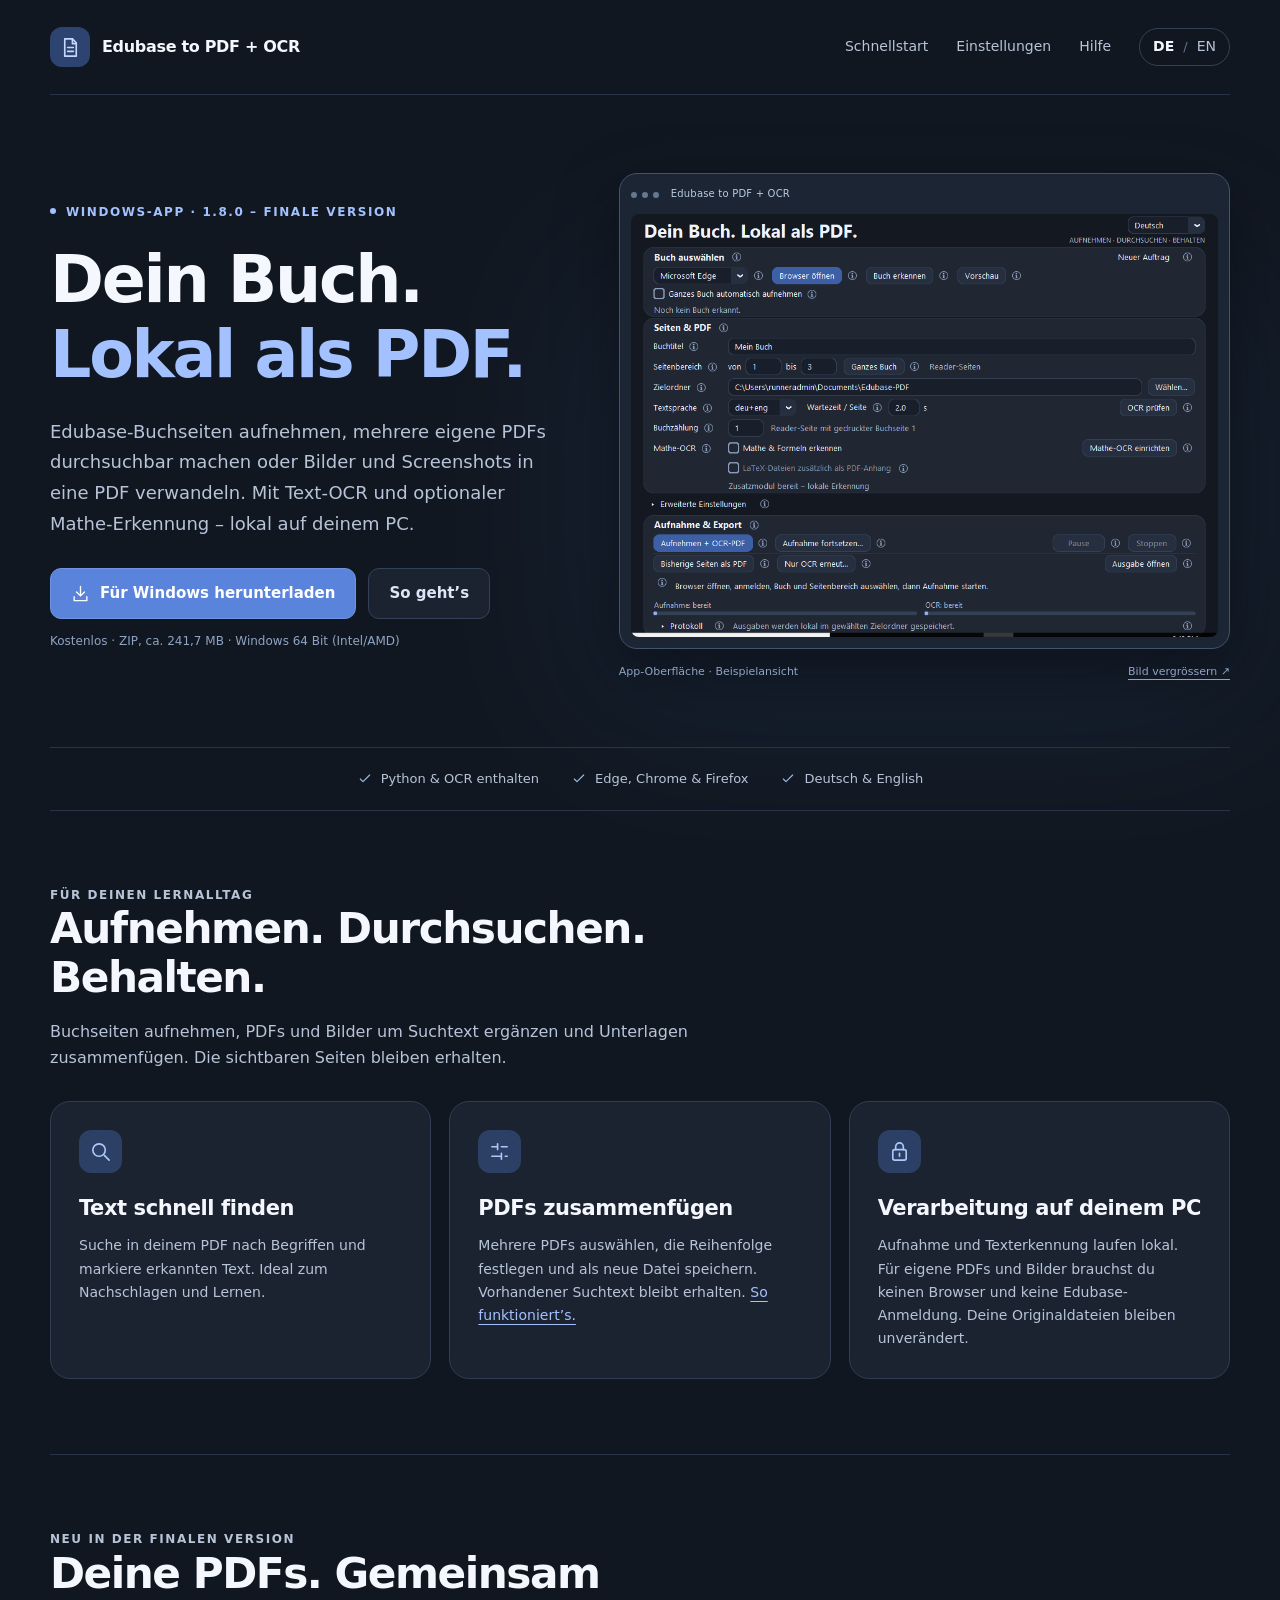
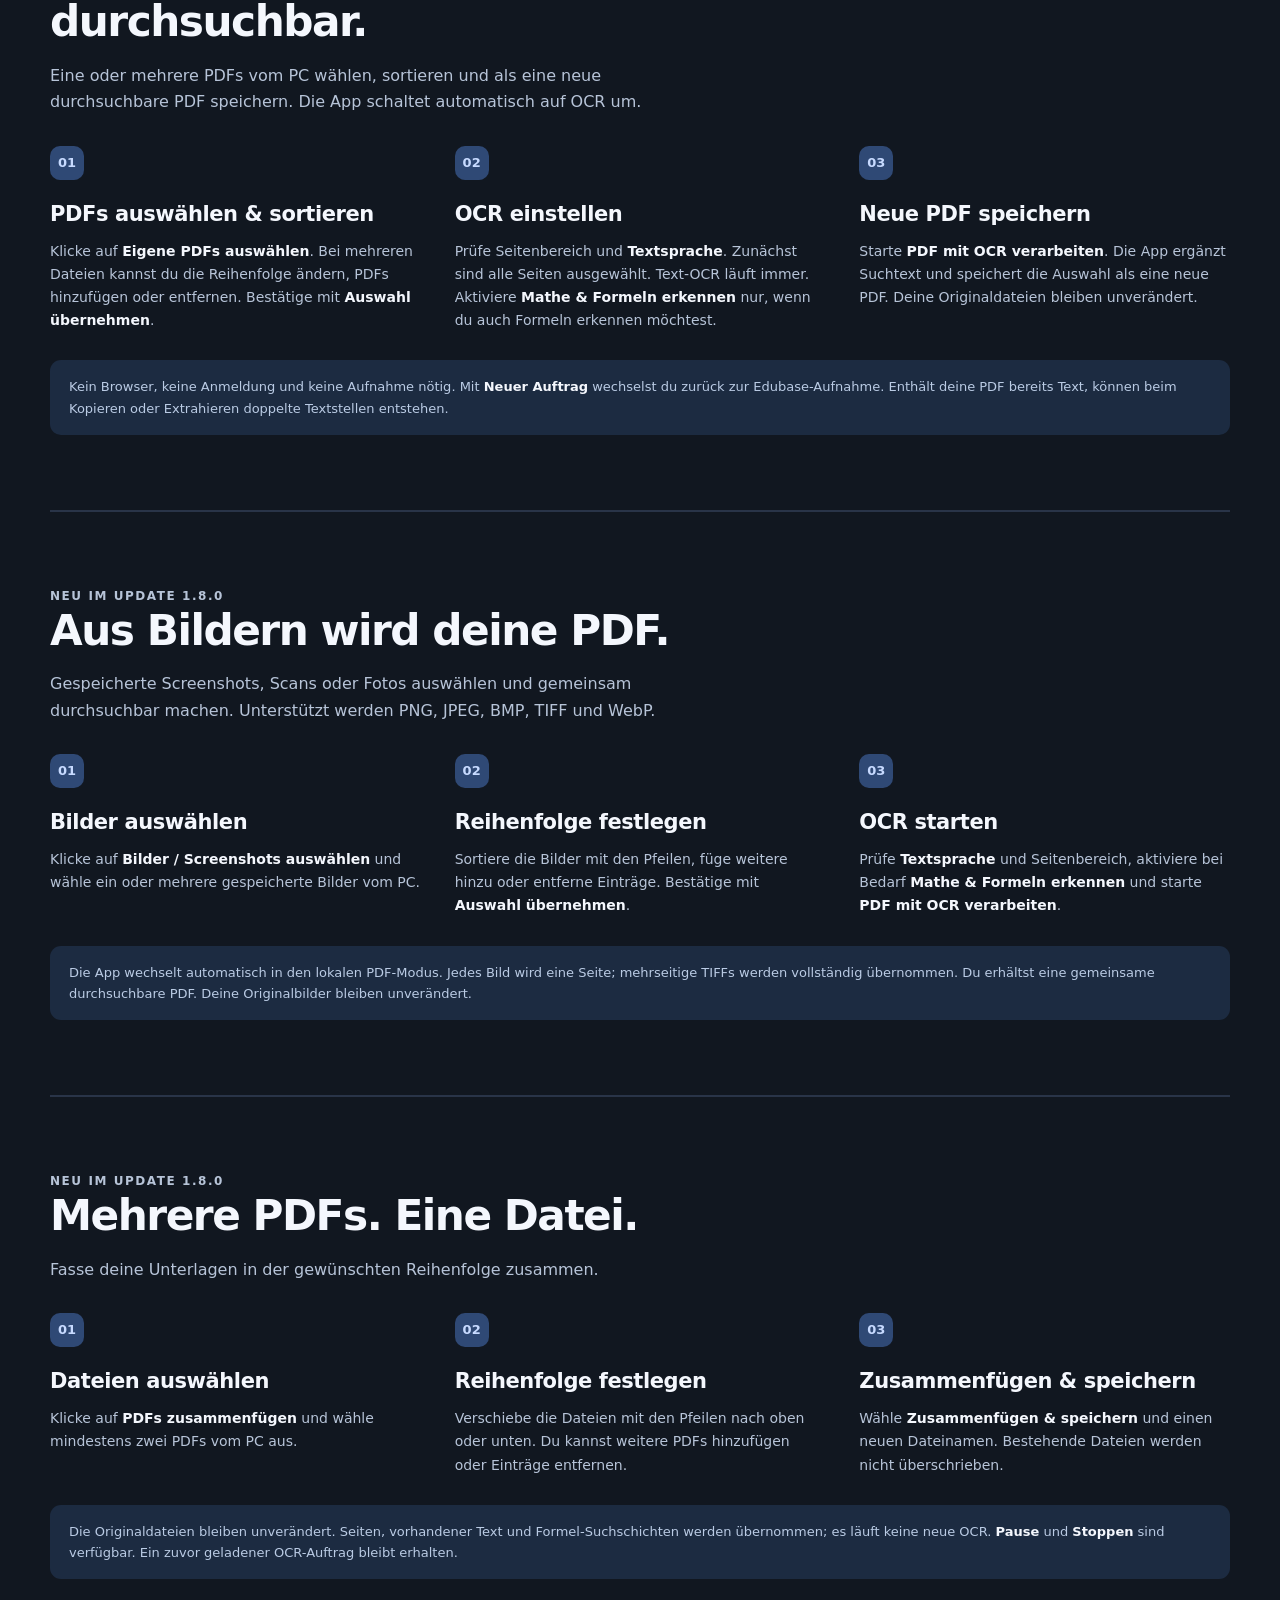
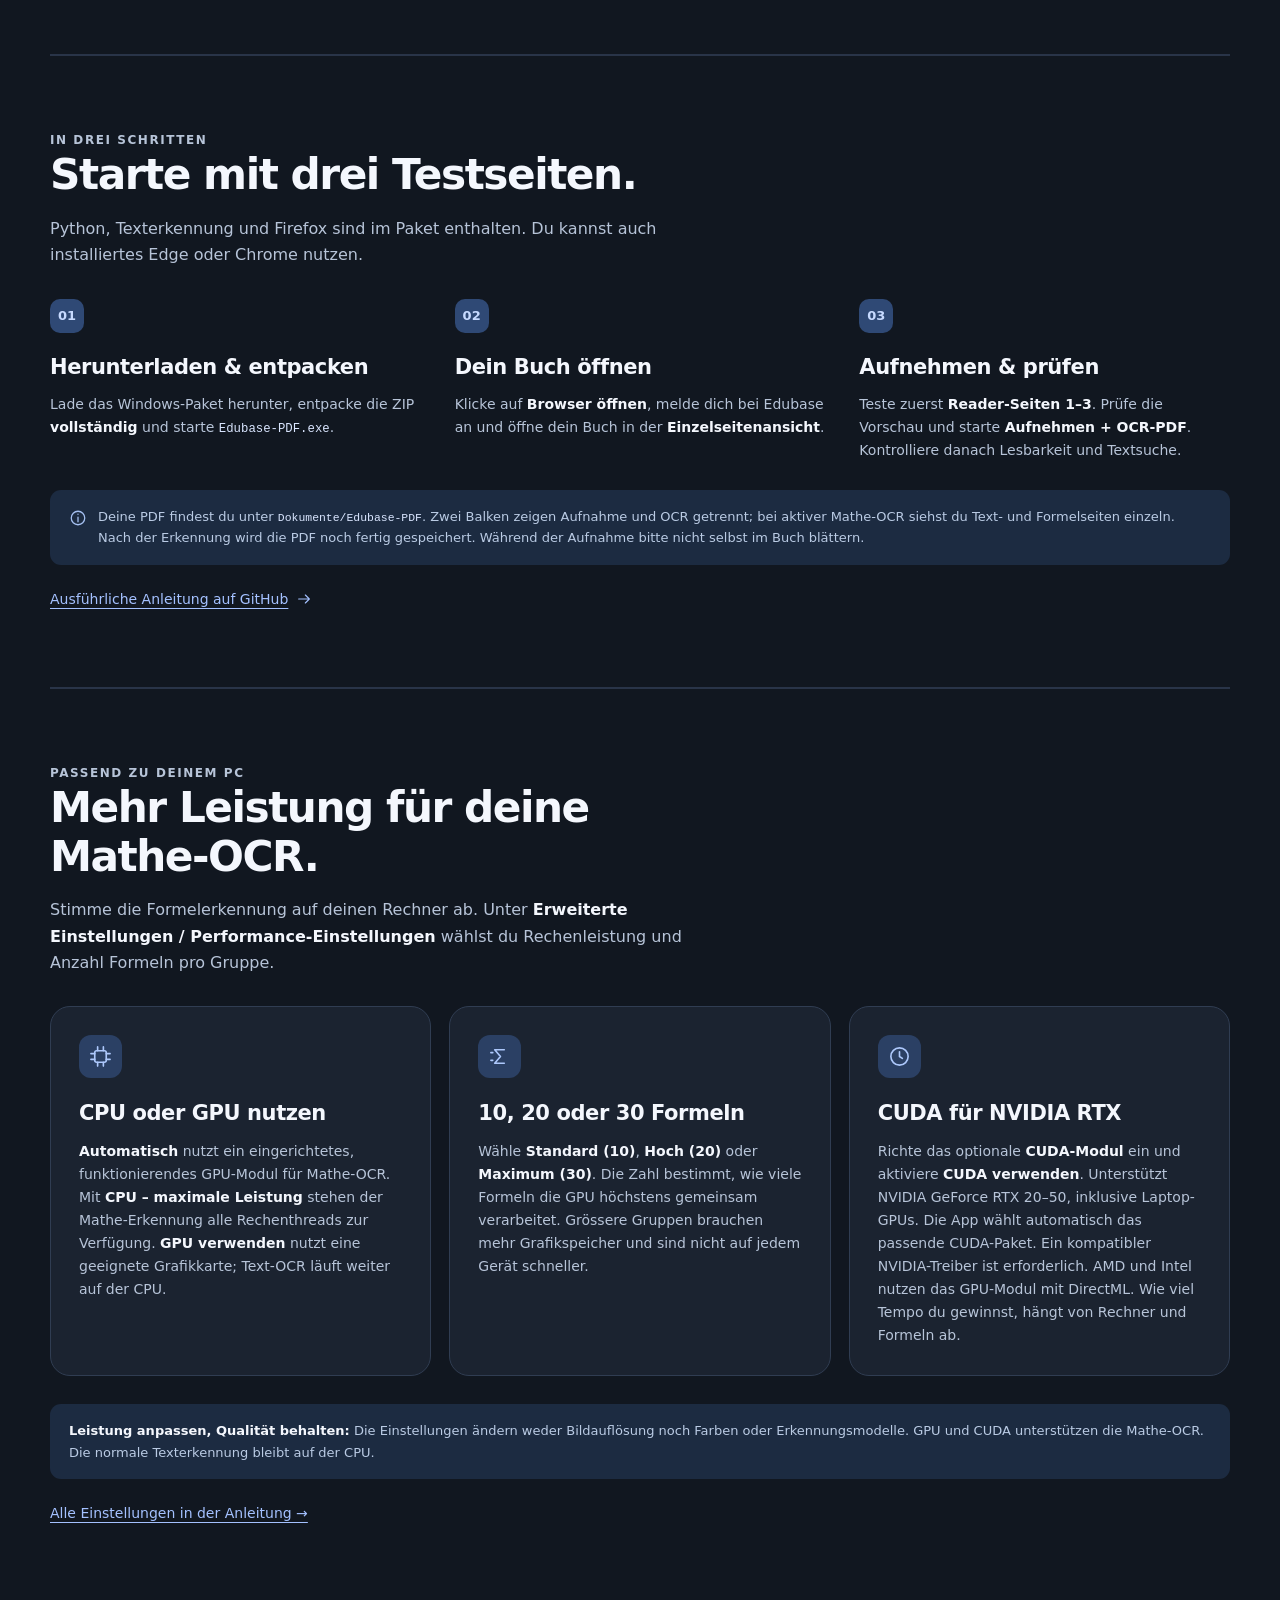
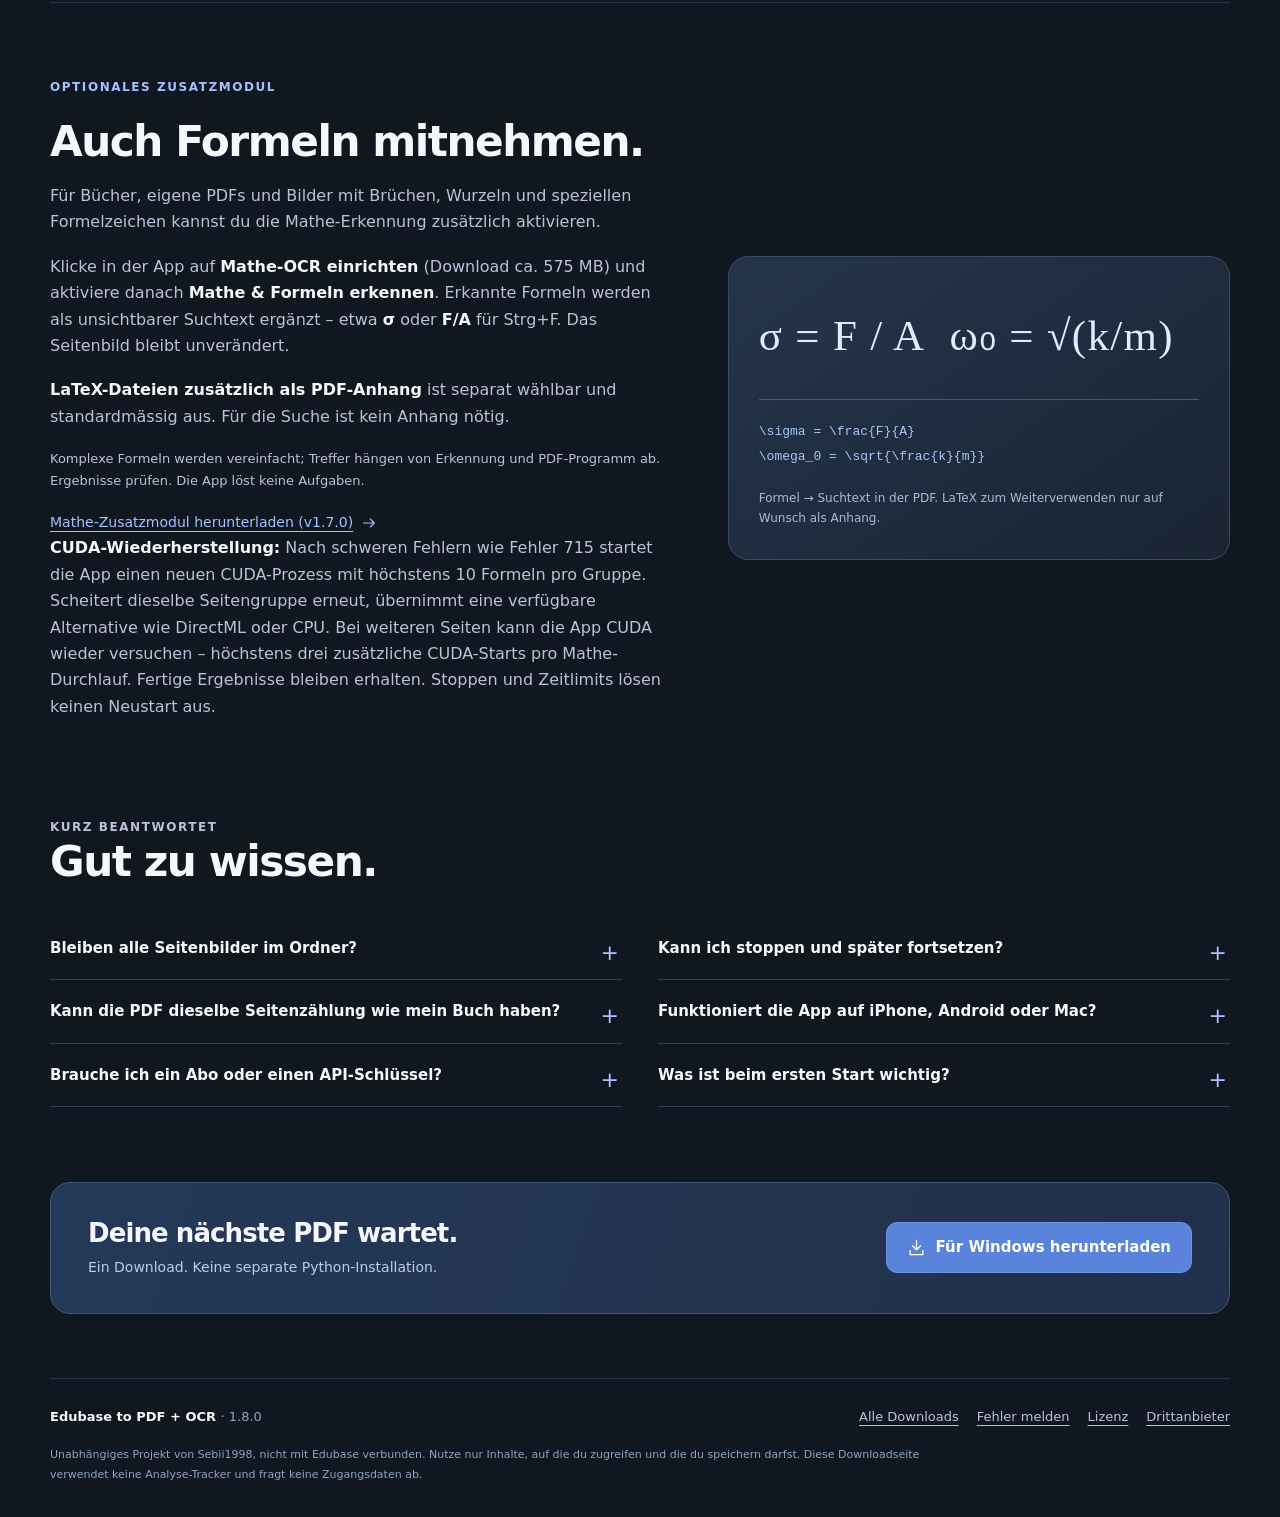
==== site/index.html @ 71e9633c "Document multiple PDF and image OCR in v1.8.0 Explain file selection, ordering, image-to-PDF convers" ====
<!doctype html>
<html lang="de">
<head>
  <meta charset="utf-8">
  <meta name="viewport" content="width=device-width,initial-scale=1">
  <meta name="theme-color" content="#111720">
  <title>Edubase to PDF + OCR – Windows-App herunterladen</title>
  <meta name="description" content="Edubase aufnehmen, mehrere PDFs oder Bilder durchsuchbar machen und PDFs zusammenfügen. Kostenlose Windows-App mit Text-OCR und anpassbarer Mathe-OCR für CPU, GPU und CUDA.">
  <link rel="canonical" href="https://sebii1998.github.io/edubase-to-pdf-ocr/">
  <link rel="alternate" hreflang="de" href="https://sebii1998.github.io/edubase-to-pdf-ocr/">
  <link rel="alternate" hreflang="en" href="https://sebii1998.github.io/edubase-to-pdf-ocr/en/">
  <link rel="alternate" hreflang="x-default" href="https://sebii1998.github.io/edubase-to-pdf-ocr/">
  <meta property="og:type" content="website">
  <meta property="og:site_name" content="Edubase to PDF + OCR">
  <meta property="og:title" content="Edubase to PDF + OCR – Windows-App herunterladen">
  <meta property="og:description" content="Edubase aufnehmen, mehrere PDFs oder Bilder durchsuchbar machen und PDFs zusammenfügen. Kostenlose Windows-App mit Text-OCR und anpassbarer Mathe-OCR für CPU, GPU und CUDA.">
  <meta property="og:url" content="https://sebii1998.github.io/edubase-to-pdf-ocr/">
  <meta property="og:locale" content="de_CH">
  <meta property="og:image" content="https://sebii1998.github.io/edubase-to-pdf-ocr/assets/app-de.png">
  <meta property="og:image:alt" content="Deutsche Oberfläche von Edubase to PDF + OCR mit Buchauswahl, Seiteneinstellungen und PDF-Export">
  <meta name="twitter:card" content="summary_large_image">
  <link rel="icon" href="./assets/favicon.svg" type="image/svg+xml">
  <link rel="stylesheet" href="./assets/site.css">
  <script type="application/ld+json">{"@context":"https://schema.org","@type":"SoftwareApplication","name":"Edubase to PDF + OCR","url":"https://sebii1998.github.io/edubase-to-pdf-ocr/","description":"Edubase aufnehmen, mehrere PDFs oder Bilder durchsuchbar machen und PDFs zusammenfügen. Kostenlose Windows-App mit Text-OCR und anpassbarer Mathe-OCR für CPU, GPU und CUDA.","softwareVersion":"1.8.0","operatingSystem":"Windows 64-bit (Intel/AMD)","applicationCategory":"UtilitiesApplication","isAccessibleForFree":true,"inLanguage":["de","en"],"offers":{"@type":"Offer","price":"0","priceCurrency":"CHF"},"downloadUrl":"https://github.com/Sebii1998/edubase-to-pdf-ocr/releases/download/v1.8.0/Edubase-PDF-Windows.zip","screenshot":"https://sebii1998.github.io/edubase-to-pdf-ocr/assets/app-de.png"}</script>
</head>
<body>
<a class="skip" href="#main">Zum Inhalt</a>
<div class="container">
  <header class="header">
    <a class="brand" href="./"><span class="brand-mark"><svg width="23" height="23" viewBox="0 0 24 24" fill="none" stroke="currentColor" stroke-width="1.7" stroke-linecap="round" stroke-linejoin="round" aria-hidden="true"><path d="M6 3h8l4 4v14H6z"/><path d="M14 3v5h4M9 12h6M9 16h6"/></svg></span><span>Edubase to PDF <span style="white-space:nowrap">+ OCR</span></span></a>
    <nav class="nav" aria-label="Hauptnavigation">
      <a class="nav-link" href="#start">Schnellstart</a>
      <a class="nav-link" href="#settings">Einstellungen</a>
      <a class="nav-link" href="#help">Hilfe</a>
      <div class="language" aria-label="Sprache"><a href="./" lang="de" hreflang="de" aria-current="page">DE</a><span class="divider" aria-hidden="true">/</span><a href="./en/" lang="en" hreflang="en" >EN</a></div>
    </nav>
  </header>
  <main id="main">
    <section class="hero" aria-labelledby="hero-title">
      <div class="hero-copy">
        <p class="eyebrow"><span class="dot" aria-hidden="true"></span>Windows-App · 1.8.0 – Finale Version</p>
        <h1 id="hero-title">Dein Buch.<br><span>Lokal als PDF.</span></h1>
        <p class="intro">Edubase-Buchseiten aufnehmen, mehrere eigene PDFs durchsuchbar machen oder Bilder und Screenshots in eine PDF verwandeln. Mit Text-OCR und optionaler Mathe-Erkennung – lokal auf deinem PC.</p>
        <div class="actions"><a class="button" href="https://github.com/Sebii1998/edubase-to-pdf-ocr/releases/download/v1.8.0/Edubase-PDF-Windows.zip"><svg width="19" height="19" viewBox="0 0 24 24" fill="none" stroke="currentColor" stroke-width="1.7" stroke-linecap="round" stroke-linejoin="round" aria-hidden="true"><path d="M12 3v12m-5-5 5 5 5-5M4 16v5h16v-5"/></svg>Für Windows herunterladen</a><a class="button secondary" href="#start">So geht’s</a></div>
        <p class="download-note">Kostenlos · ZIP, ca. 241,7 MB · Windows 64 Bit (Intel/AMD)</p>
      </div>
      <figure class="preview">
        <div class="preview-window"><div class="window-bar" aria-hidden="true"><span></span><span></span><span></span><small>Edubase to PDF + OCR</small></div><a href="./assets/app-de.png" aria-label="Bild vergrössern"><img src="./assets/app-de.png" alt="Deutsche Oberfläche von Edubase to PDF + OCR mit Buchauswahl, Seiteneinstellungen und PDF-Export" width="944" height="680" fetchpriority="high" decoding="async"></a></div>
        <figcaption><span>App-Oberfläche · Beispielansicht</span><a href="./assets/app-de.png">Bild vergrössern ↗</a></figcaption>
      </figure>
    </section>
    <div class="compatibility"><span><svg width="16" height="16" viewBox="0 0 24 24" fill="none" stroke="currentColor" stroke-width="1.7" stroke-linecap="round" stroke-linejoin="round" aria-hidden="true"><path d="m5 12 4 4L19 6"/></svg>Python & OCR enthalten</span><span><svg width="16" height="16" viewBox="0 0 24 24" fill="none" stroke="currentColor" stroke-width="1.7" stroke-linecap="round" stroke-linejoin="round" aria-hidden="true"><path d="m5 12 4 4L19 6"/></svg>Edge, Chrome & Firefox</span><span><svg width="16" height="16" viewBox="0 0 24 24" fill="none" stroke="currentColor" stroke-width="1.7" stroke-linecap="round" stroke-linejoin="round" aria-hidden="true"><path d="m5 12 4 4L19 6"/></svg>Deutsch & English</span></div>
    <section class="section" aria-labelledby="features-title">
      <div class="section-heading"><p class="eyebrow">Für deinen Lernalltag</p><h2 id="features-title">Aufnehmen. Durchsuchen. Behalten.</h2><p>Buchseiten aufnehmen, PDFs und Bilder um Suchtext ergänzen und Unterlagen zusammenfügen. Die sichtbaren Seiten bleiben erhalten.</p></div>
      <div class="features"><article class="feature"><div class="icon"><svg width="23" height="23" viewBox="0 0 24 24" fill="none" stroke="currentColor" stroke-width="1.7" stroke-linecap="round" stroke-linejoin="round" aria-hidden="true"><circle cx="10.5" cy="10.5" r="6.5"/><path d="m16 16 5 5"/></svg></div><h3>Text schnell finden</h3><p>Suche in deinem PDF nach Begriffen und markiere erkannten Text. Ideal zum Nachschlagen und Lernen.</p></article><article class="feature"><div class="icon"><svg width="23" height="23" viewBox="0 0 24 24" fill="none" stroke="currentColor" stroke-width="1.7" stroke-linecap="round" stroke-linejoin="round" aria-hidden="true"><path d="M4 7h6m4 0h6M4 17h10m4 0h2M10 4v6m4 4v6"/></svg></div><h3>PDFs zusammenfügen</h3><p>Mehrere PDFs auswählen, die Reihenfolge festlegen und als neue Datei speichern. Vorhandener Suchtext bleibt erhalten. <a href="#merge-pdf">So funktioniert’s.</a></p></article><article class="feature"><div class="icon"><svg width="23" height="23" viewBox="0 0 24 24" fill="none" stroke="currentColor" stroke-width="1.7" stroke-linecap="round" stroke-linejoin="round" aria-hidden="true"><rect x="5" y="10" width="14" height="11" rx="2"/><path d="M8 10V7a4 4 0 0 1 8 0v3m-4 4v3"/></svg></div><h3>Verarbeitung auf deinem PC</h3><p>Aufnahme und Texterkennung laufen lokal. Für eigene PDFs und Bilder brauchst du keinen Browser und keine Edubase-Anmeldung. Deine Originaldateien bleiben unverändert.</p></article></div>
    </section>
    <section class="section setup-section" id="local-pdf" aria-labelledby="pdf-title">
      <div class="section-heading"><p class="eyebrow">Neu in der finalen Version</p><h2 id="pdf-title">Deine PDFs. Gemeinsam durchsuchbar.</h2><p>Eine oder mehrere PDFs vom PC wählen, sortieren und als eine neue durchsuchbare PDF speichern. Die App schaltet automatisch auf OCR um.</p></div>
      <ol class="steps"><li><span class="step-number" aria-hidden="true">01</span><h3>PDFs auswählen &amp; sortieren</h3><p>Klicke auf <strong>Eigene PDFs auswählen</strong>. Bei mehreren Dateien kannst du die Reihenfolge ändern, PDFs hinzufügen oder entfernen. Bestätige mit <strong>Auswahl übernehmen</strong>.</p></li><li><span class="step-number" aria-hidden="true">02</span><h3>OCR einstellen</h3><p>Prüfe Seitenbereich und <strong>Textsprache</strong>. Zunächst sind alle Seiten ausgewählt. Text-OCR läuft immer. Aktiviere <strong>Mathe &amp; Formeln erkennen</strong> nur, wenn du auch Formeln erkennen möchtest.</p></li><li><span class="step-number" aria-hidden="true">03</span><h3>Neue PDF speichern</h3><p>Starte <strong>PDF mit OCR verarbeiten</strong>. Die App ergänzt Suchtext und speichert die Auswahl als eine neue PDF. Deine Originaldateien bleiben unverändert.</p></li></ol>
      <div class="hint"><p>Kein Browser, keine Anmeldung und keine Aufnahme nötig. Mit <strong>Neuer Auftrag</strong> wechselst du zurück zur Edubase-Aufnahme. Enthält deine PDF bereits Text, können beim Kopieren oder Extrahieren doppelte Textstellen entstehen.</p></div>
    </section>
    <section class="section setup-section" id="images-pdf" aria-labelledby="images-title">
      <div class="section-heading"><p class="eyebrow">Neu im Update 1.8.0</p><h2 id="images-title">Aus Bildern wird deine PDF.</h2><p>Gespeicherte Screenshots, Scans oder Fotos auswählen und gemeinsam durchsuchbar machen. Unterstützt werden PNG, JPEG, BMP, TIFF und WebP.</p></div>
      <ol class="steps"><li><span class="step-number" aria-hidden="true">01</span><h3>Bilder auswählen</h3><p>Klicke auf <strong>Bilder / Screenshots auswählen</strong> und wähle ein oder mehrere gespeicherte Bilder vom PC.</p></li><li><span class="step-number" aria-hidden="true">02</span><h3>Reihenfolge festlegen</h3><p>Sortiere die Bilder mit den Pfeilen, füge weitere hinzu oder entferne Einträge. Bestätige mit <strong>Auswahl übernehmen</strong>.</p></li><li><span class="step-number" aria-hidden="true">03</span><h3>OCR starten</h3><p>Prüfe <strong>Textsprache</strong> und Seitenbereich, aktiviere bei Bedarf <strong>Mathe &amp; Formeln erkennen</strong> und starte <strong>PDF mit OCR verarbeiten</strong>.</p></li></ol>
      <div class="hint"><p>Die App wechselt automatisch in den lokalen PDF-Modus. Jedes Bild wird eine Seite; mehrseitige TIFFs werden vollständig übernommen. Du erhältst eine gemeinsame durchsuchbare PDF. Deine Originalbilder bleiben unverändert.</p></div>
    </section>
    <section class="section setup-section" id="merge-pdf" aria-labelledby="merge-title">
      <div class="section-heading"><p class="eyebrow">Neu im Update 1.8.0</p><h2 id="merge-title">Mehrere PDFs. Eine Datei.</h2><p>Fasse deine Unterlagen in der gewünschten Reihenfolge zusammen.</p></div>
      <ol class="steps"><li><span class="step-number" aria-hidden="true">01</span><h3>Dateien auswählen</h3><p>Klicke auf <strong>PDFs zusammenfügen</strong> und wähle mindestens zwei PDFs vom PC aus.</p></li><li><span class="step-number" aria-hidden="true">02</span><h3>Reihenfolge festlegen</h3><p>Verschiebe die Dateien mit den Pfeilen nach oben oder unten. Du kannst weitere PDFs hinzufügen oder Einträge entfernen.</p></li><li><span class="step-number" aria-hidden="true">03</span><h3>Zusammenfügen &amp; speichern</h3><p>Wähle <strong>Zusammenfügen &amp; speichern</strong> und einen neuen Dateinamen. Bestehende Dateien werden nicht überschrieben.</p></li></ol>
      <div class="hint"><p>Die Originaldateien bleiben unverändert. Seiten, vorhandener Text und Formel-Suchschichten werden übernommen; es läuft keine neue OCR. <strong>Pause</strong> und <strong>Stoppen</strong> sind verfügbar. Ein zuvor geladener OCR-Auftrag bleibt erhalten.</p></div>
    </section>
    <section class="section setup-section" id="start" aria-labelledby="setup-title">
      <div class="section-heading"><p class="eyebrow">In drei Schritten</p><h2 id="setup-title">Starte mit drei Testseiten.</h2><p>Python, Texterkennung und Firefox sind im Paket enthalten. Du kannst auch installiertes Edge oder Chrome nutzen.</p></div>
      <ol class="steps"><li><span class="step-number" aria-hidden="true">01</span><h3>Herunterladen & entpacken</h3><p>Lade das Windows-Paket herunter, entpacke die ZIP <strong>vollständig</strong> und starte <code>Edubase-PDF.exe</code>.</p></li><li><span class="step-number" aria-hidden="true">02</span><h3>Dein Buch öffnen</h3><p>Klicke auf <strong>Browser öffnen</strong>, melde dich bei Edubase an und öffne dein Buch in der <strong>Einzelseitenansicht</strong>.</p></li><li><span class="step-number" aria-hidden="true">03</span><h3>Aufnehmen & prüfen</h3><p>Teste zuerst <strong>Reader-Seiten 1–3</strong>. Prüfe die Vorschau und starte <strong>Aufnehmen + OCR-PDF</strong>. Kontrolliere danach Lesbarkeit und Textsuche.</p></li></ol>
      <div class="hint"><svg width="18" height="18" viewBox="0 0 24 24" fill="none" stroke="currentColor" stroke-width="1.7" stroke-linecap="round" stroke-linejoin="round" aria-hidden="true"><circle cx="12" cy="12" r="9"/><path d="M12 11v6m0-10v.01"/></svg><p>Deine PDF findest du unter <code>Dokumente/Edubase-PDF</code>. Zwei Balken zeigen Aufnahme und OCR getrennt; bei aktiver Mathe-OCR siehst du Text- und Formelseiten einzeln. Nach der Erkennung wird die PDF noch fertig gespeichert. Während der Aufnahme bitte nicht selbst im Buch blättern.</p></div>
      <a class="guide-link" href="https://github.com/Sebii1998/edubase-to-pdf-ocr/blob/main/docs/ANLEITUNG.md">Ausführliche Anleitung auf GitHub<svg width="16" height="16" viewBox="0 0 24 24" fill="none" stroke="currentColor" stroke-width="1.7" stroke-linecap="round" stroke-linejoin="round" aria-hidden="true"><path d="M4 12h16m-6-6 6 6-6 6"/></svg></a>
    </section>
    <section class="section setup-section" id="settings" aria-labelledby="settings-title">
      <div class="section-heading"><p class="eyebrow">Passend zu deinem PC</p><h2 id="settings-title">Mehr Leistung für deine Mathe-OCR.</h2><p>Stimme die Formelerkennung auf deinen Rechner ab. Unter <strong>Erweiterte Einstellungen / Performance-Einstellungen</strong> wählst du Rechenleistung und Anzahl Formeln pro Gruppe.</p></div>
      <div class="features"><article class="feature"><div class="icon"><svg width="23" height="23" viewBox="0 0 24 24" fill="none" stroke="currentColor" stroke-width="1.7" stroke-linecap="round" stroke-linejoin="round" aria-hidden="true"><rect x="6" y="6" width="12" height="12" rx="2"/><path d="M9 2v4m6-4v4M9 18v4m6-4v4M2 9h4m-4 6h4m12-6h4m-4 6h4"/></svg></div><h3>CPU oder GPU nutzen</h3><p><strong>Automatisch</strong> nutzt ein eingerichtetes, funktionierendes GPU-Modul für Mathe-OCR. Mit <strong>CPU – maximale Leistung</strong> stehen der Mathe-Erkennung alle Rechenthreads zur Verfügung. <strong>GPU verwenden</strong> nutzt eine geeignete Grafikkarte; Text-OCR läuft weiter auf der CPU.</p></article><article class="feature"><div class="icon"><svg width="23" height="23" viewBox="0 0 24 24" fill="none" stroke="currentColor" stroke-width="1.7" stroke-linecap="round" stroke-linejoin="round" aria-hidden="true"><path d="M17 5H7l6 7-6 7h10M3 8h2m-2 8h2"/></svg></div><h3>10, 20 oder 30 Formeln</h3><p>Wähle <strong>Standard (10)</strong>, <strong>Hoch (20)</strong> oder <strong>Maximum (30)</strong>. Die Zahl bestimmt, wie viele Formeln die GPU höchstens gemeinsam verarbeitet. Grössere Gruppen brauchen mehr Grafikspeicher und sind nicht auf jedem Gerät schneller.</p></article><article class="feature"><div class="icon"><svg width="23" height="23" viewBox="0 0 24 24" fill="none" stroke="currentColor" stroke-width="1.7" stroke-linecap="round" stroke-linejoin="round" aria-hidden="true"><circle cx="12" cy="12" r="9"/><path d="M12 7v5l3 2"/></svg></div><h3>CUDA für NVIDIA RTX</h3><p>Richte das optionale <strong>CUDA-Modul</strong> ein und aktiviere <strong>CUDA verwenden</strong>. Unterstützt NVIDIA GeForce RTX 20–50, inklusive Laptop-GPUs. Die App wählt automatisch das passende CUDA-Paket. Ein kompatibler NVIDIA-Treiber ist erforderlich. AMD und Intel nutzen das GPU-Modul mit DirectML. Wie viel Tempo du gewinnst, hängt von Rechner und Formeln ab.</p></article></div>
      <div class="hint"><p><strong>Leistung anpassen, Qualität behalten:</strong> Die Einstellungen ändern weder Bildauflösung noch Farben oder Erkennungsmodelle. GPU und CUDA unterstützen die Mathe-OCR. Die normale Texterkennung bleibt auf der CPU.</p></div>
      <a class="guide-link" href="https://github.com/Sebii1998/edubase-to-pdf-ocr/blob/main/docs/ANLEITUNG.md">Alle Einstellungen in der Anleitung →</a>
    </section>
    <section class="section math-section" aria-labelledby="math-title">
      <div class="math-copy"><p class="eyebrow">Optionales Zusatzmodul</p><h2 id="math-title">Auch Formeln mitnehmen.</h2><p>Für Bücher, eigene PDFs und Bilder mit Brüchen, Wurzeln und speziellen Formelzeichen kannst du die Mathe-Erkennung zusätzlich aktivieren.</p><p>Klicke in der App auf <strong>Mathe-OCR einrichten</strong> (Download ca. 575 MB) und aktiviere danach <strong>Mathe & Formeln erkennen</strong>. Erkannte Formeln werden als unsichtbarer Suchtext ergänzt – etwa <strong>σ</strong> oder <strong>F/A</strong> für Strg+F. Das Seitenbild bleibt unverändert.</p><p><strong>LaTeX-Dateien zusätzlich als PDF-Anhang</strong> ist separat wählbar und standardmässig aus. Für die Suche ist kein Anhang nötig.</p><p style="font-size:13px">Komplexe Formeln werden vereinfacht; Treffer hängen von Erkennung und PDF-Programm ab. Ergebnisse prüfen. Die App löst keine Aufgaben.</p><a class="guide-link" style="margin-top:0" href="https://github.com/Sebii1998/edubase-to-pdf-ocr/releases/download/v1.7.0/Edubase-Mathe-OCR-Windows.zip">Mathe-Zusatzmodul herunterladen (v1.7.0)<svg width="16" height="16" viewBox="0 0 24 24" fill="none" stroke="currentColor" stroke-width="1.7" stroke-linecap="round" stroke-linejoin="round" aria-hidden="true"><path d="M4 12h16m-6-6 6 6-6 6"/></svg></a><p><strong>CUDA-Wiederherstellung:</strong> Nach schweren Fehlern wie Fehler 715 startet die App einen neuen CUDA-Prozess mit höchstens 10 Formeln pro Gruppe. Scheitert dieselbe Seitengruppe erneut, übernimmt eine verfügbare Alternative wie DirectML oder CPU. Bei weiteren Seiten kann die App CUDA wieder versuchen – höchstens drei zusätzliche CUDA-Starts pro Mathe-Durchlauf. Fertige Ergebnisse bleiben erhalten. Stoppen und Zeitlimits lösen keinen Neustart aus.</p></div>
      <div class="math-card"><div class="formula" aria-label="Sigma gleich F durch A; Omega null gleich Wurzel aus k durch m"><span>σ = F / A</span><span>ω₀ = √(k/m)</span></div><code>\sigma = \frac{F}{A}<br>\omega_0 = \sqrt{\frac{k}{m}}</code><p class="caption">Formel → Suchtext in der PDF. LaTeX zum Weiterverwenden nur auf Wunsch als Anhang.</p></div>
    </section>
    <section class="section faq-section" id="help" aria-labelledby="faq-title">
      <div class="section-heading"><p class="eyebrow">Kurz beantwortet</p><h2 id="faq-title">Gut zu wissen.</h2></div>
      <div class="faq-grid"><details class="faq-item"><summary>Bleiben alle Seitenbilder im Ordner?</summary><p>Nach einem erfolgreichen Export bleibt standardmässig nur die PDF. Arbeitsbilder und Zwischendateien werden gelöscht, auch bei einem Teilexport. Nach einem Stopp oder Fehler bleiben sie erhalten.</p></details><details class="faq-item"><summary>Kann ich stoppen und später fortsetzen?</summary><p>Ja. Mit <strong>Stoppen → Bisherige Seiten als PDF</strong> exportierst du bereits aufgenommene Seiten. Wenn du danach weiterarbeiten möchtest, aktiviere <strong>vor dem Export</strong> unter <strong>Erweiterte Einstellungen / Performance-Einstellungen → Arbeitsbilder behalten</strong> die entsprechende Option.</p></details><details class="faq-item"><summary>Kann die PDF dieselbe Seitenzählung wie mein Buch haben?</summary><p>Ja. Trage bei <strong>Buchzählung</strong> die Reader-Seite ein, auf der die gedruckte Buchseite 1 beginnt. Zum Beispiel 37, wenn vor Buchseite 1 noch 36 Reader-Seiten liegen. PDF-Anzeigeprogramme unterstützen diese Seitenbezeichnungen unterschiedlich.</p></details><details class="faq-item"><summary>Funktioniert die App auf iPhone, Android oder Mac?</summary><p>Die App ist für <strong>Windows 64 Bit mit Intel- oder AMD-Prozessor</strong> gedacht. Es gibt aktuell keine mobile App und keine Mac-Version. Diese Webseite kannst du auf allen Geräten öffnen.</p></details><details class="faq-item"><summary>Brauche ich ein Abo oder einen API-Schlüssel?</summary><p>Für die App brauchst du weder ein Abo noch einen API-Schlüssel. Für eine Edubase-Aufnahme benötigst du deinen eigenen Zugang zum gewünschten Buch. Für eigene PDFs und Bilder ist kein Edubase-Zugang nötig. Downloads und der Zugriff auf Edubase benötigen eine Internetverbindung; die OCR-Verarbeitung erfolgt auf deinem PC.</p></details><details class="faq-item"><summary>Was ist beim ersten Start wichtig?</summary><p>Entpacke das gesamte Paket, bevor du die EXE startest. Die Windows-App ist nicht digital signiert. Lade sie über den offiziellen Projekt-Release und prüfe bei Bedarf die dortige <code>SHA256SUMS.txt</code>. Starte mit wenigen Testseiten; OCR kann Zeichen falsch erkennen.</p></details></div>
    </section>
    <section class="final-cta" aria-labelledby="cta-title"><div><h2 id="cta-title">Deine nächste PDF wartet.</h2><p>Ein Download. Keine separate Python-Installation.</p></div><a class="button" href="https://github.com/Sebii1998/edubase-to-pdf-ocr/releases/download/v1.8.0/Edubase-PDF-Windows.zip"><svg width="19" height="19" viewBox="0 0 24 24" fill="none" stroke="currentColor" stroke-width="1.7" stroke-linecap="round" stroke-linejoin="round" aria-hidden="true"><path d="M12 3v12m-5-5 5 5 5-5M4 16v5h16v-5"/></svg>Für Windows herunterladen</a></section>
  </main>
  <footer class="footer"><div class="footer-top"><p>Edubase to PDF + OCR <span style="font-weight:400;color:var(--subtle)">· 1.8.0</span></p><nav class="footer-links" aria-label="Weitere Links"><a href="https://github.com/Sebii1998/edubase-to-pdf-ocr/releases/tag/v1.8.0">Alle Downloads</a><a href="https://github.com/Sebii1998/edubase-to-pdf-ocr/issues">Fehler melden</a><a href="https://github.com/Sebii1998/edubase-to-pdf-ocr/blob/main/LICENSE">Lizenz</a><a href="https://github.com/Sebii1998/edubase-to-pdf-ocr/blob/main/THIRD_PARTY_NOTICES.md">Drittanbieter</a></nav></div><p class="legal">Unabhängiges Projekt von Sebii1998, nicht mit Edubase verbunden. Nutze nur Inhalte, auf die du zugreifen und die du speichern darfst. Diese Downloadseite verwendet keine Analyse-Tracker und fragt keine Zugangsdaten ab.</p></footer>
</div>
</body>
</html>
---- site/assets/site.css ----
@charset "UTF-8";
:root{color-scheme:dark;--bg:#111720;--surface:#1b2330;--surface-raised:#222d3e;--border:#334158;--text:#f4f7fd;--muted:#b7c4d8;--subtle:#8ea4c2;--blue:#5a83dc;--blue-light:#a4c1ff;--radius:20px;font-family:Inter,"Segoe UI",system-ui,-apple-system,BlinkMacSystemFont,sans-serif;font-synthesis:none}
*{box-sizing:border-box}html{scroll-behavior:smooth;scroll-padding-top:30px}body{margin:0;background:var(--bg);color:var(--text);font-size:16px;line-height:1.65}a{color:var(--blue-light);text-underline-offset:4px}a:hover{color:#d1e0ff}button,a,summary{-webkit-tap-highlight-color:transparent}a:focus-visible,summary:focus-visible{outline:3px solid var(--blue-light);outline-offset:5px;border-radius:5px}img{max-width:100%;height:auto;display:block}svg{flex-shrink:0}h1,h2,h3,p{margin-top:0}h1,h2,h3{line-height:1.15;letter-spacing:-.035em}h1{font-size:clamp(42px,5.25vw,70px);font-weight:750;margin-bottom:24px}h1 span{color:var(--blue-light)}h2{font-size:clamp(30px,3.3vw,44px);font-weight:720;margin-bottom:16px}h3{font-size:21px;margin-bottom:14px;letter-spacing:-.02em}p{margin-bottom:18px}code{font: .88em ui-monospace,SFMono-Regular,Consolas,monospace;overflow-wrap:anywhere;color:#dae6ff}strong{font-weight:650;color:var(--text)}.container{width:min(1180px,calc(100% - 64px));margin:auto}.skip{position:absolute;left:16px;top:-80px;padding:12px 20px;background:var(--surface);z-index:20}.skip:focus{top:12px}.header{display:flex;align-items:center;justify-content:space-between;gap:24px;padding:27px 0;border-bottom:1px solid #293448}.brand{display:flex;align-items:center;gap:12px;color:var(--text);text-decoration:none;font-size:16px;line-height:1.25;font-weight:750;letter-spacing:-.02em}.brand-mark{width:40px;height:40px;display:grid;place-items:center;border-radius:12px;background:#2c446f;color:#c6d8ff}.nav{display:flex;gap:28px;align-items:center}.nav a{color:var(--muted);font-size:14px;text-decoration:none}.nav a:hover{color:var(--text)}.language{display:flex;align-items:center;gap:9px;padding:6px 13px;border:1px solid var(--border);border-radius:999px;font-size:13px}.language [aria-current]{color:var(--text);font-weight:700}.language .divider{color:#60748e}.hero{display:grid;grid-template-columns:.96fr 1.14fr;align-items:center;gap:54px;padding:78px 0 66px}.eyebrow{font-size:12px;font-weight:750;letter-spacing:.13em;text-transform:uppercase;color:var(--blue-light);margin-bottom:21px}.eyebrow .dot{display:inline-block;width:6px;height:6px;background:var(--blue-light);border-radius:50%;margin:0 10px 2px 0}.hero-copy .intro{font-size:18px;line-height:1.7;color:var(--muted);max-width:510px;margin-bottom:29px}.actions{display:flex;flex-wrap:wrap;align-items:center;gap:12px}.button{display:inline-flex;align-items:center;justify-content:center;gap:10px;padding:14px 20px;border-radius:11px;background:var(--blue);color:#fff;text-decoration:none;font-size:15px;line-height:1.4;font-weight:700;border:1px solid #7094df;transition:background .15s ease,transform .15s ease}.button:hover{background:#6c92e0;color:#fff;transform:translateY(-1px)}.button.secondary{border-color:var(--border);background:var(--surface);color:#dce6f6;font-weight:550}.button.secondary:hover{background:var(--surface-raised)}.download-note{font-size:12px;color:var(--subtle);margin:12px 0 0;line-height:1.7}.preview{margin:0;min-width:0;position:relative}.preview::before{content:"";position:absolute;inset:16% -5% -8% -7%;background:#335993;filter:blur(90px);opacity:.17;z-index:-1}.preview-window{padding:11px;border:1px solid #42536e;border-radius:18px;background:#1b2534;box-shadow:0 22px 64px #0006;overflow:hidden}.window-bar{display:flex;align-items:center;gap:5px;height:25px;margin:-3px 0 7px}.window-bar span{width:6px;height:6px;border-radius:50%;background:#657891}.window-bar small{font-size:10px;color:#bbcbe0;margin-left:7px;letter-spacing:.02em}.preview img{border-radius:8px;width:100%;background:var(--bg)}.preview figcaption{display:flex;justify-content:space-between;gap:12px;font-size:11px;margin-top:14px;color:var(--subtle)}.preview figcaption a{color:var(--subtle)}.compatibility{display:flex;justify-content:center;align-items:center;gap:12px 32px;flex-wrap:wrap;border-top:1px solid #293448;border-bottom:1px solid #293448;padding:20px 0;color:var(--muted);font-size:13px}.compatibility span{display:flex;align-items:center;gap:8px}.compatibility svg{color:#9cb9ea}.section{padding:75px 0}.section-heading{margin-bottom:30px;max-width:650px}.section-heading p{color:var(--muted);margin-bottom:0}.features{display:grid;grid-template-columns:repeat(3,minmax(0,1fr));gap:18px}.feature{padding:28px;background:var(--surface);border:1px solid #303d52;border-radius:var(--radius)}.icon{display:flex;width:43px;height:43px;align-items:center;justify-content:center;border-radius:12px;background:#2b4064;color:#adc8fc;margin-bottom:23px}.feature p{color:var(--muted);font-size:14px;margin-bottom:0}.setup-section{border-top:1px solid #293448;border-bottom:1px solid #293448}.steps{display:grid;grid-template-columns:repeat(3,minmax(0,1fr));gap:34px;counter-reset:steps;padding:0;list-style:none}.steps li{counter-increment:steps}.step-number{display:flex;width:34px;height:34px;align-items:center;justify-content:center;font-size:13px;font-weight:750;background:#2f4975;color:#c7daff;border-radius:10px;margin-bottom:22px}.steps p{font-size:14px;color:var(--muted);margin-bottom:0}.hint{display:flex;align-items:flex-start;gap:11px;margin-top:28px;padding:16px 19px;border-radius:11px;background:#1c2b41;color:#bacbe4;font-size:13px}.hint svg{margin-top:3px;color:#a5c0f1}.hint p{margin:0}.guide-link{font-size:14px;display:inline-flex;gap:8px;align-items:center;margin-top:23px}.math-section{display:grid;grid-template-columns:1.1fr .9fr;gap:64px;align-items:center}.math-copy p{color:var(--muted)}.math-copy .eyebrow{color:var(--blue-light)}.math-card{padding:30px;border:1px solid #3a4b63;border-radius:var(--radius);background:linear-gradient(145deg,#25354c,#1a2433)}.math-card .formula{display:flex;flex-wrap:wrap;gap:14px 24px;font-family:Georgia,"Times New Roman",serif;font-size:clamp(31px,3.5vw,43px);letter-spacing:.03em;color:#e1ebff;padding:14px 0 27px;border-bottom:1px solid #455772}.math-card .formula span{white-space:nowrap}.math-card code{display:block;white-space:pre-wrap;font-size:13px;line-height:1.9;color:#a9c6f8;margin:20px 0}.math-card .caption{font-size:12px;color:#a8bbd6;margin-bottom:0}.faq-section{padding-top:5px}.faq-grid{display:grid;grid-template-columns:1fr 1fr;gap:0 36px}.faq-item{border-bottom:1px solid #303d52;padding:20px 0;align-self:start}.faq-item summary{position:relative;cursor:pointer;list-style:none;padding-right:27px;font-weight:650;font-size:15px;line-height:1.5}.faq-item summary::-webkit-details-marker{display:none}.faq-item summary::after{content:"+";position:absolute;right:3px;top:-1px;color:var(--blue-light);font-weight:400;font-size:22px}.faq-item[open] summary::after{content:"−"}.faq-item p{color:var(--muted);font-size:14px;line-height:1.75;margin:16px 0 2px}.final-cta{display:flex;align-items:center;justify-content:space-between;gap:28px;padding:34px 37px;margin:0 0 64px;border:1px solid #41577a;border-radius:var(--radius);background:linear-gradient(110deg,#243958,#21304a)}.final-cta h2{font-size:26px;line-height:1.3;margin-bottom:5px}.final-cta p{font-size:14px;color:#bacce6;margin:0}.footer{border-top:1px solid #293448;padding:27px 0 32px}.footer-top{display:flex;align-items:center;justify-content:space-between;gap:20px;font-size:13px}.footer-top p{margin:0;font-weight:650}.footer-links{display:flex;flex-wrap:wrap;gap:18px}.footer-links a{color:var(--muted)}.legal{font-size:11px;line-height:1.8;color:var(--subtle);margin:18px 0 0;max-width:900px}
@media(min-width:1250px){.hero h1{font-size:65px}}
@media(max-width:1000px){.hero{gap:28px;padding:62px 0 52px}.hero-copy .intro{font-size:16px}h1{font-size:49px}.feature{padding:23px}.math-section{gap:36px}.compatibility{gap:12px 24px}.nav{gap:20px}}
@media(max-width:760px){.preview::before{inset:16% 0 -8% 0}.container{width:min(580px,calc(100% - 40px))}.header{padding:20px 0}.brand{font-size:14px}.brand-mark{width:34px;height:34px;border-radius:10px}.nav>.nav-link{display:none}.nav{gap:0}.hero{grid-template-columns:1fr;gap:35px;padding:48px 0 36px}.hero h1{font-size:clamp(43px,10.5vw,62px);max-width:560px;margin-bottom:22px}.hero-copy .intro{font-size:17px;max-width:530px}.hero .eyebrow{margin-bottom:18px}.preview figcaption{font-size:10px}.compatibility{justify-content:flex-start;gap:10px 22px;padding:19px 0;font-size:12px}.section{padding:49px 0}.features,.steps,.math-section,.faq-grid{grid-template-columns:1fr}.features{gap:14px}.feature{position:relative;padding:24px 24px 24px 88px;min-height:138px}.feature .icon{position:absolute;left:23px;top:23px;width:42px;height:42px}.feature h3{font-size:20px;margin-bottom:9px}.feature p{font-size:14px}.steps{gap:26px;margin-bottom:0}.steps li{position:relative;padding-left:54px}.step-number{position:absolute;left:0;top:0}.steps h3{font-size:20px;margin-bottom:10px}.steps p{font-size:14px}.section-heading{margin-bottom:26px}.math-section{gap:24px}.math-copy h2{max-width:430px}.math-card{padding:26px}.math-card .formula{padding:4px 0 20px;font-size:36px}.math-card code{margin:15px 0}.faq-section{padding-top:0}.faq-item{padding:18px 0}.final-cta{align-items:flex-start;flex-direction:column;padding:27px;margin-bottom:45px;gap:21px}.final-cta h2{font-size:25px}.footer-top{align-items:flex-start;flex-direction:column;gap:13px}.footer-links{gap:10px 17px}.legal{font-size:11px}}
@media(max-width:390px){.container{width:calc(100% - 30px)}.brand{gap:8px;font-size:12px}.brand-mark{width:30px;height:30px}.language{padding:5px 10px}.button{font-size:14px;padding:13px 16px}.hero h1{font-size:42px}.feature{padding-left:77px}.feature .icon{left:18px}.preview figcaption{flex-direction:column;gap:1px}.compatibility{font-size:11px;gap:10px 15px}}
@media(prefers-reduced-motion:reduce){html{scroll-behavior:auto}.button{transition:none}.button:hover{transform:none}}
@media print{body{background:#fff;color:#111}.nav,.actions,.final-cta,.preview{display:none}.container{width:100%}.hero,.features,.steps,.math-section,.faq-grid{display:block}.section,.hero{padding:20px 0}.feature,.math-card,.hint{break-inside:avoid;background:none;border:1px solid #bbb;color:#111}.feature p,.intro,.steps p,.math-copy p,.faq-item p,.legal{color:#333!important}details:not([open])>*{display:block}a{color:#111}.footer{margin-top:30px}}
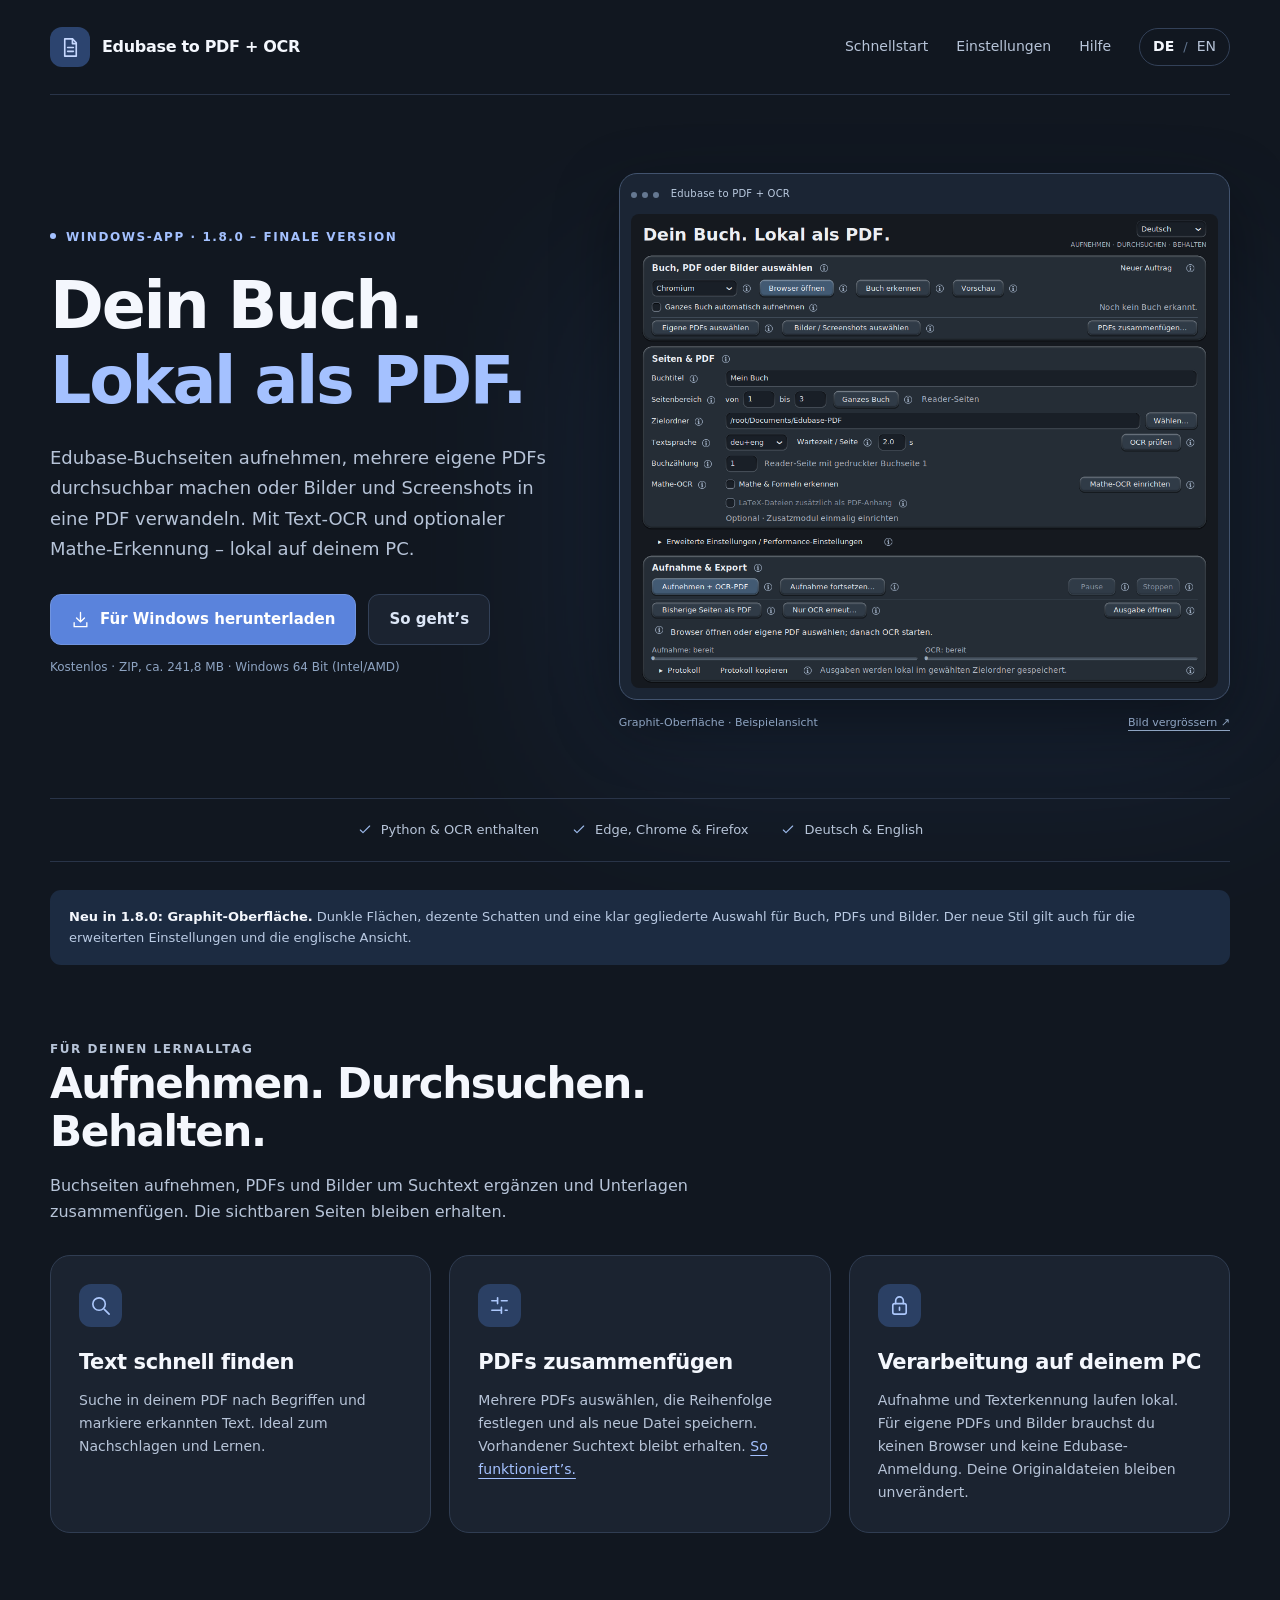
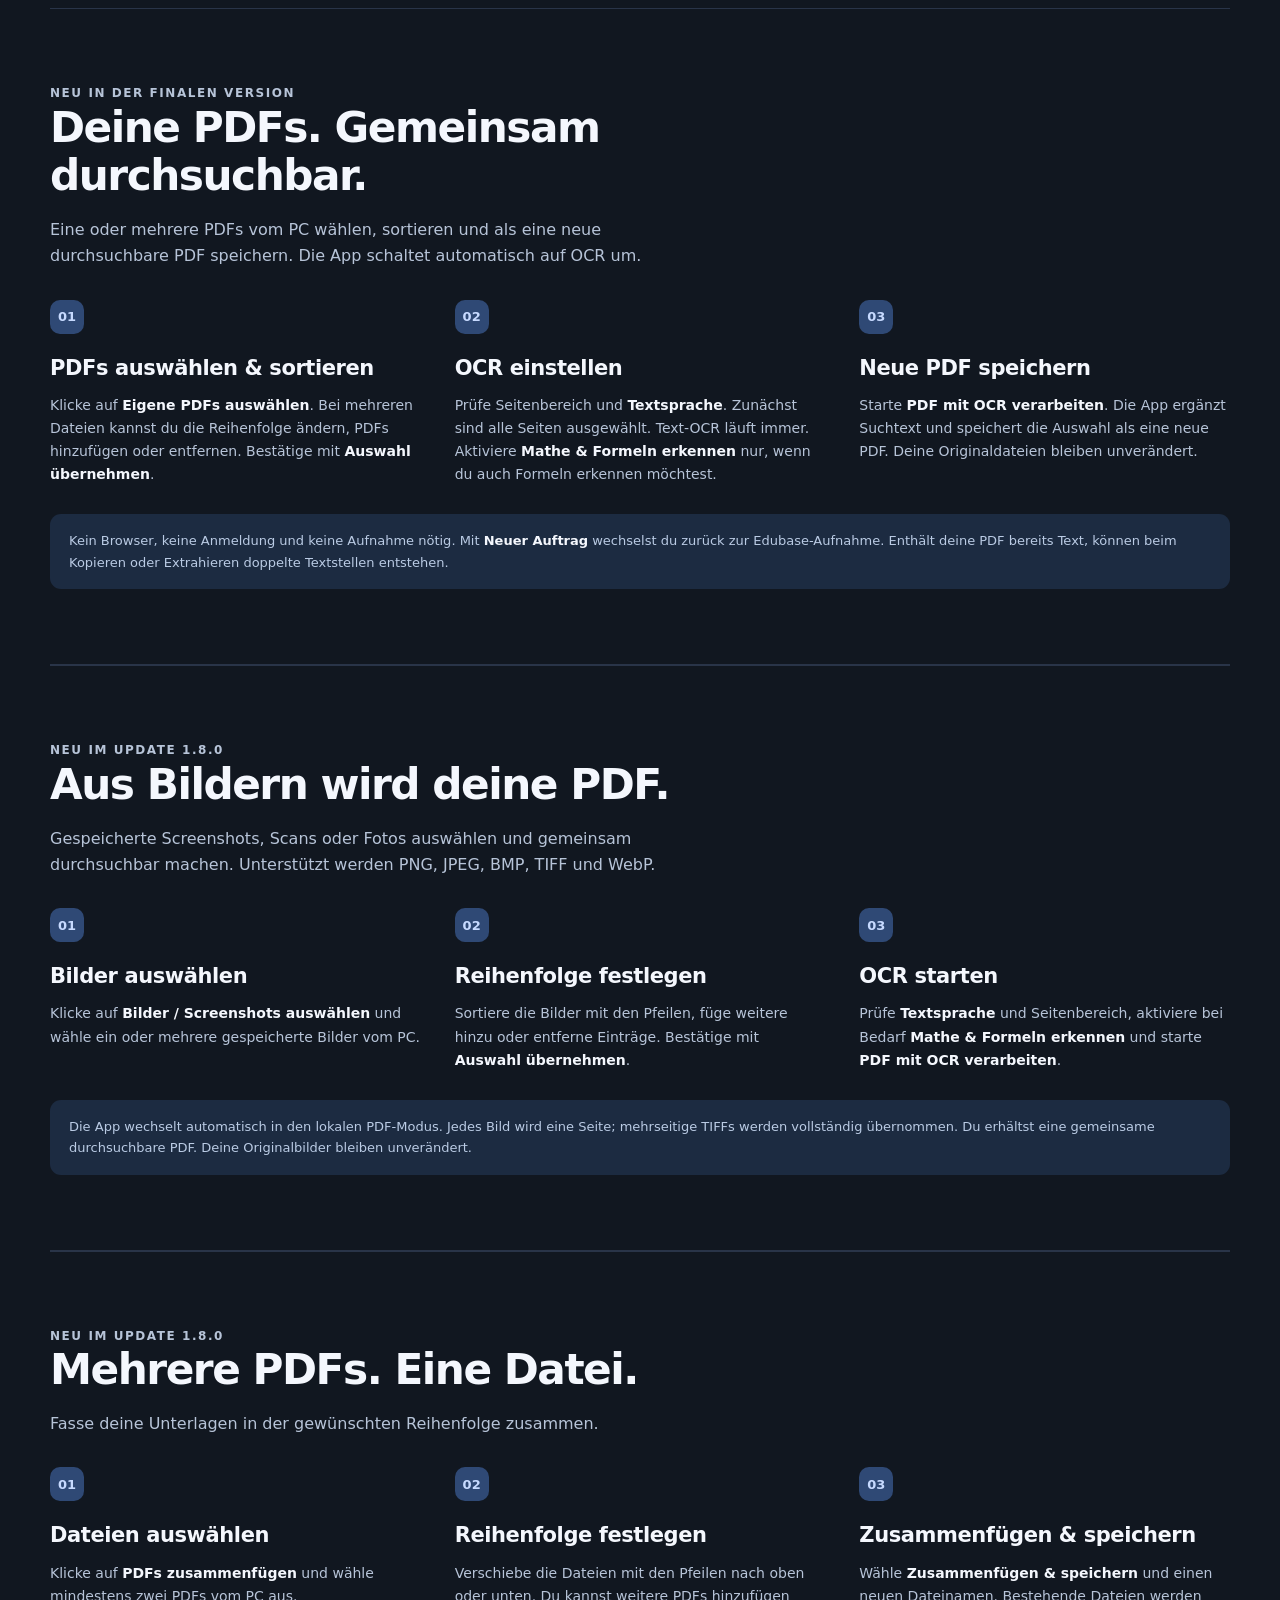
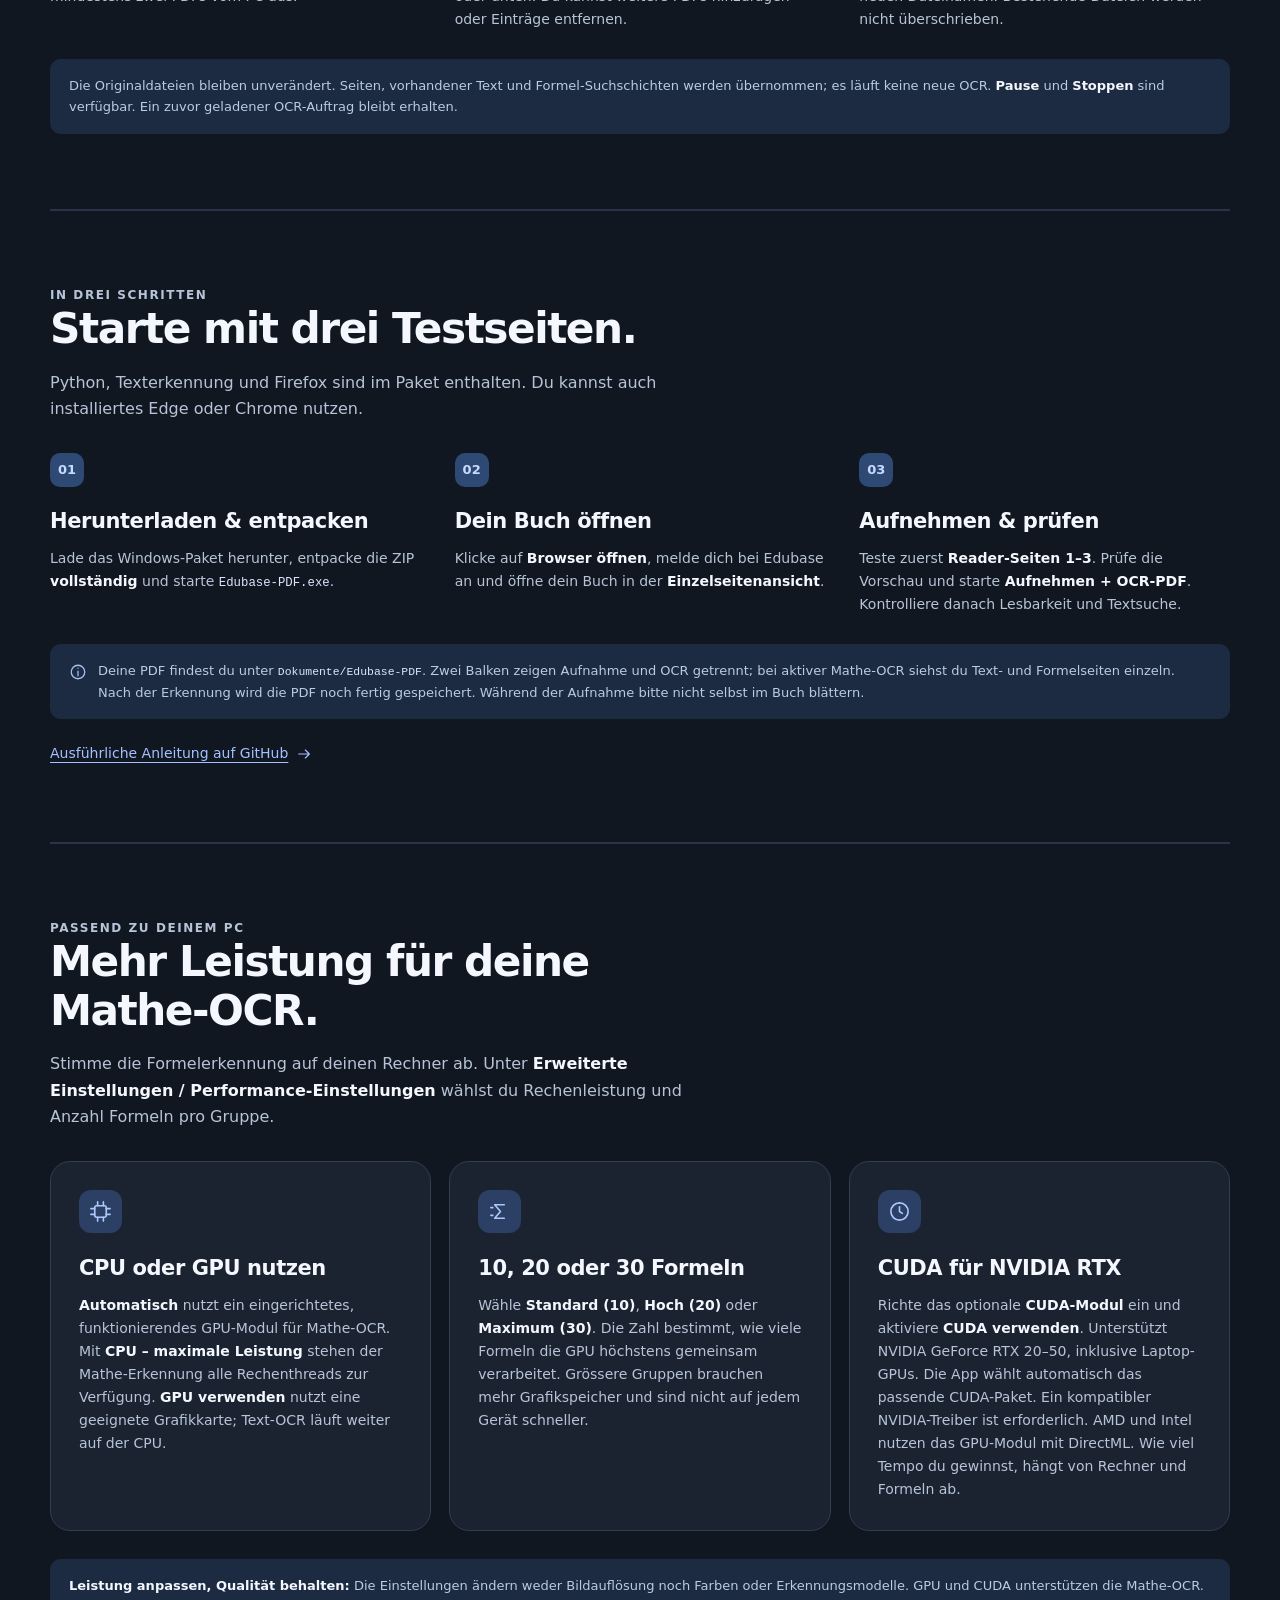
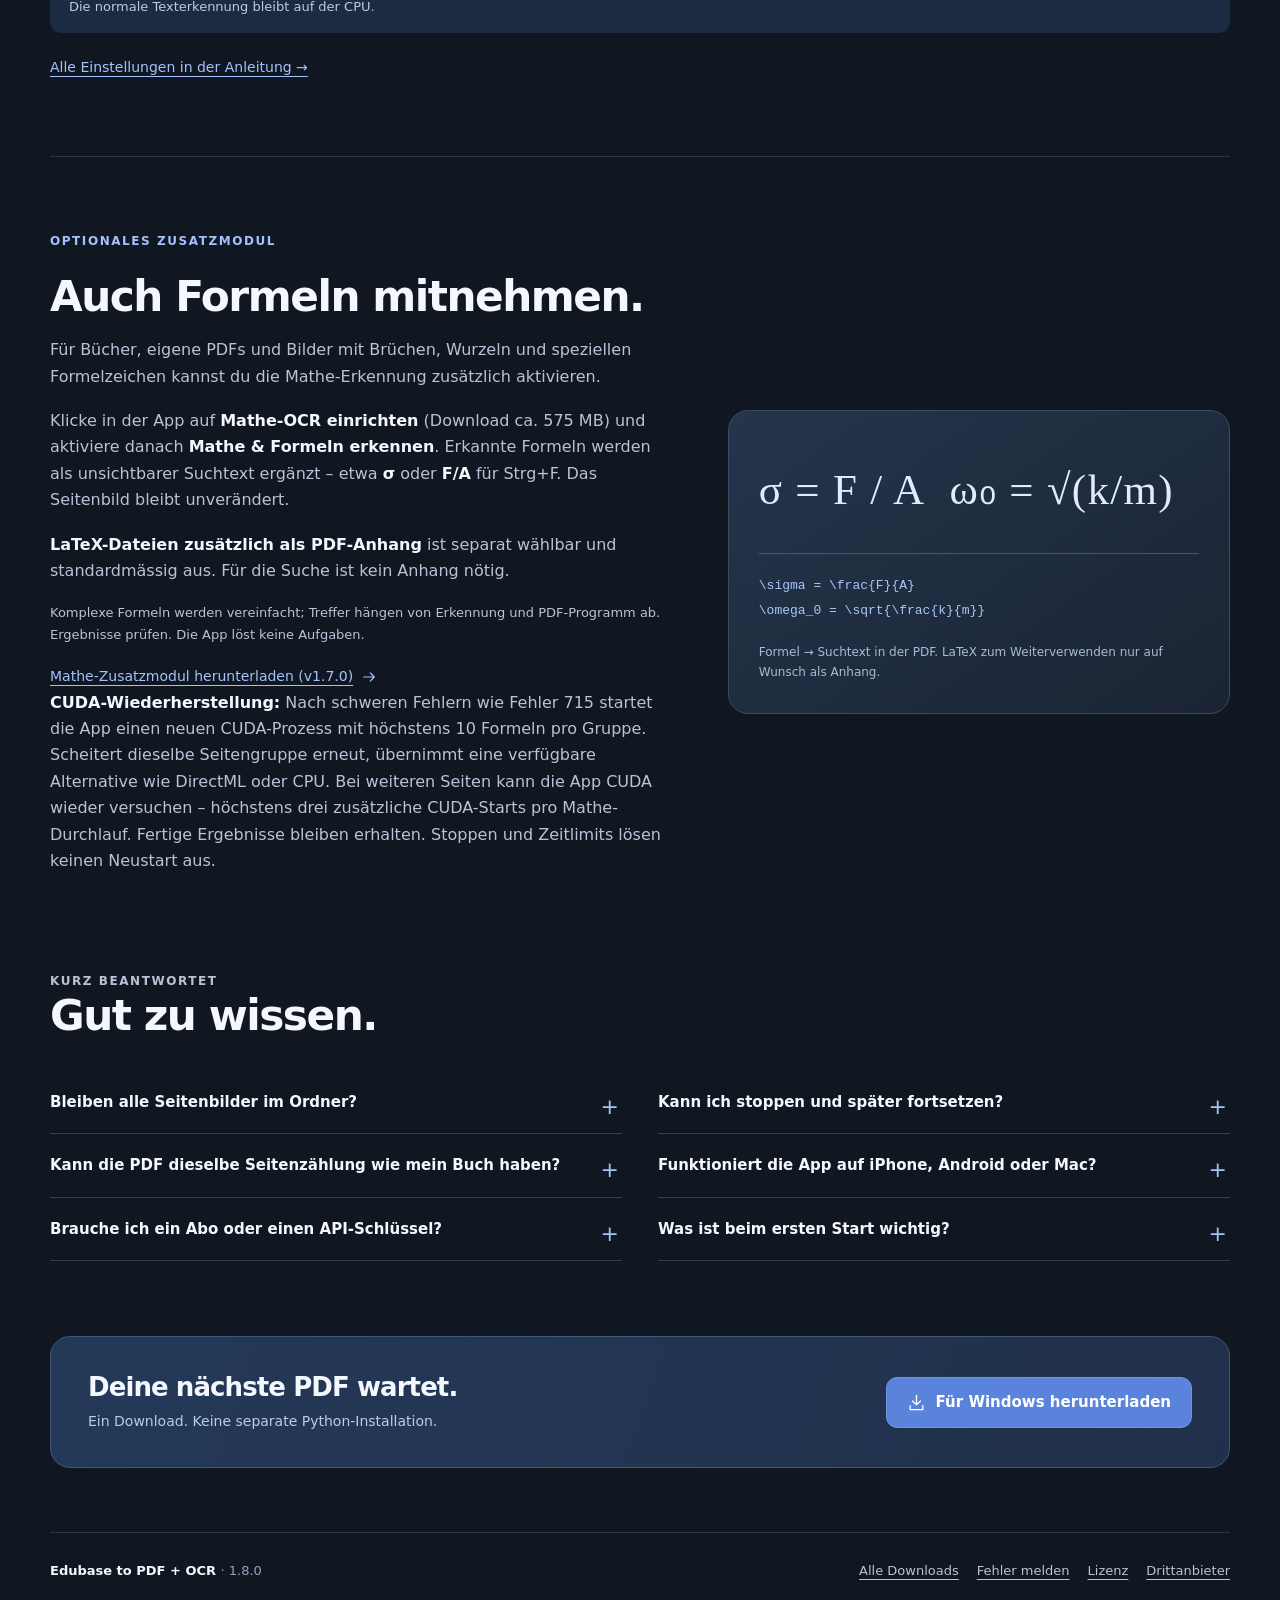
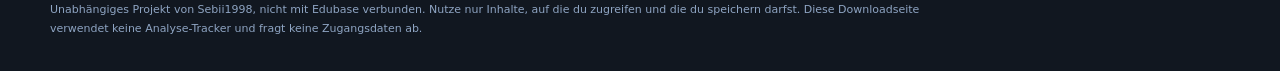
==== commit 25a24aa9: "Document v1.8.0 graphite interface and refresh app previews" ====
--- a/site/index.html
+++ b/site/index.html
@@ -17,7 +17,7 @@
   <meta property="og:url" content="https://sebii1998.github.io/edubase-to-pdf-ocr/">
   <meta property="og:locale" content="de_CH">
   <meta property="og:image" content="https://sebii1998.github.io/edubase-to-pdf-ocr/assets/app-de.png">
-  <meta property="og:image:alt" content="Deutsche Oberfläche von Edubase to PDF + OCR mit Buchauswahl, Seiteneinstellungen und PDF-Export">
+  <meta property="og:image:alt" content="Graphit-Oberfläche von Edubase to PDF + OCR – deutsche Beispielansicht">
   <meta name="twitter:card" content="summary_large_image">
   <link rel="icon" href="./assets/favicon.svg" type="image/svg+xml">
   <link rel="stylesheet" href="./assets/site.css">
@@ -42,14 +42,15 @@
         <h1 id="hero-title">Dein Buch.<br><span>Lokal als PDF.</span></h1>
         <p class="intro">Edubase-Buchseiten aufnehmen, mehrere eigene PDFs durchsuchbar machen oder Bilder und Screenshots in eine PDF verwandeln. Mit Text-OCR und optionaler Mathe-Erkennung – lokal auf deinem PC.</p>
         <div class="actions"><a class="button" href="https://github.com/Sebii1998/edubase-to-pdf-ocr/releases/download/v1.8.0/Edubase-PDF-Windows.zip"><svg width="19" height="19" viewBox="0 0 24 24" fill="none" stroke="currentColor" stroke-width="1.7" stroke-linecap="round" stroke-linejoin="round" aria-hidden="true"><path d="M12 3v12m-5-5 5 5 5-5M4 16v5h16v-5"/></svg>Für Windows herunterladen</a><a class="button secondary" href="#start">So geht’s</a></div>
-        <p class="download-note">Kostenlos · ZIP, ca. 241,7 MB · Windows 64 Bit (Intel/AMD)</p>
+        <p class="download-note">Kostenlos · ZIP, ca. 241,8 MB · Windows 64 Bit (Intel/AMD)</p>
       </div>
       <figure class="preview">
-        <div class="preview-window"><div class="window-bar" aria-hidden="true"><span></span><span></span><span></span><small>Edubase to PDF + OCR</small></div><a href="./assets/app-de.png" aria-label="Bild vergrössern"><img src="./assets/app-de.png" alt="Deutsche Oberfläche von Edubase to PDF + OCR mit Buchauswahl, Seiteneinstellungen und PDF-Export" width="944" height="680" fetchpriority="high" decoding="async"></a></div>
-        <figcaption><span>App-Oberfläche · Beispielansicht</span><a href="./assets/app-de.png">Bild vergrössern ↗</a></figcaption>
+        <div class="preview-window"><div class="window-bar" aria-hidden="true"><span></span><span></span><span></span><small>Edubase to PDF + OCR</small></div><a href="./assets/app-de.png" aria-label="Bild vergrössern"><img src="./assets/app-de.png" alt="Graphit-Oberfläche von Edubase to PDF + OCR – deutsche Beispielansicht" width="1040" height="840" fetchpriority="high" decoding="async"></a></div>
+        <figcaption><span>Graphit-Oberfläche · Beispielansicht</span><a href="./assets/app-de.png">Bild vergrössern ↗</a></figcaption>
       </figure>
     </section>
     <div class="compatibility"><span><svg width="16" height="16" viewBox="0 0 24 24" fill="none" stroke="currentColor" stroke-width="1.7" stroke-linecap="round" stroke-linejoin="round" aria-hidden="true"><path d="m5 12 4 4L19 6"/></svg>Python & OCR enthalten</span><span><svg width="16" height="16" viewBox="0 0 24 24" fill="none" stroke="currentColor" stroke-width="1.7" stroke-linecap="round" stroke-linejoin="round" aria-hidden="true"><path d="m5 12 4 4L19 6"/></svg>Edge, Chrome & Firefox</span><span><svg width="16" height="16" viewBox="0 0 24 24" fill="none" stroke="currentColor" stroke-width="1.7" stroke-linecap="round" stroke-linejoin="round" aria-hidden="true"><path d="m5 12 4 4L19 6"/></svg>Deutsch & English</span></div>
+    <div class="hint"><p><strong>Neu in 1.8.0: Graphit-Oberfläche.</strong> Dunkle Flächen, dezente Schatten und eine klar gegliederte Auswahl für Buch, PDFs und Bilder. Der neue Stil gilt auch für die erweiterten Einstellungen und die englische Ansicht.</p></div>
     <section class="section" aria-labelledby="features-title">
       <div class="section-heading"><p class="eyebrow">Für deinen Lernalltag</p><h2 id="features-title">Aufnehmen. Durchsuchen. Behalten.</h2><p>Buchseiten aufnehmen, PDFs und Bilder um Suchtext ergänzen und Unterlagen zusammenfügen. Die sichtbaren Seiten bleiben erhalten.</p></div>
       <div class="features"><article class="feature"><div class="icon"><svg width="23" height="23" viewBox="0 0 24 24" fill="none" stroke="currentColor" stroke-width="1.7" stroke-linecap="round" stroke-linejoin="round" aria-hidden="true"><circle cx="10.5" cy="10.5" r="6.5"/><path d="m16 16 5 5"/></svg></div><h3>Text schnell finden</h3><p>Suche in deinem PDF nach Begriffen und markiere erkannten Text. Ideal zum Nachschlagen und Lernen.</p></article><article class="feature"><div class="icon"><svg width="23" height="23" viewBox="0 0 24 24" fill="none" stroke="currentColor" stroke-width="1.7" stroke-linecap="round" stroke-linejoin="round" aria-hidden="true"><path d="M4 7h6m4 0h6M4 17h10m4 0h2M10 4v6m4 4v6"/></svg></div><h3>PDFs zusammenfügen</h3><p>Mehrere PDFs auswählen, die Reihenfolge festlegen und als neue Datei speichern. Vorhandener Suchtext bleibt erhalten. <a href="#merge-pdf">So funktioniert’s.</a></p></article><article class="feature"><div class="icon"><svg width="23" height="23" viewBox="0 0 24 24" fill="none" stroke="currentColor" stroke-width="1.7" stroke-linecap="round" stroke-linejoin="round" aria-hidden="true"><rect x="5" y="10" width="14" height="11" rx="2"/><path d="M8 10V7a4 4 0 0 1 8 0v3m-4 4v3"/></svg></div><h3>Verarbeitung auf deinem PC</h3><p>Aufnahme und Texterkennung laufen lokal. Für eigene PDFs und Bilder brauchst du keinen Browser und keine Edubase-Anmeldung. Deine Originaldateien bleiben unverändert.</p></article></div>
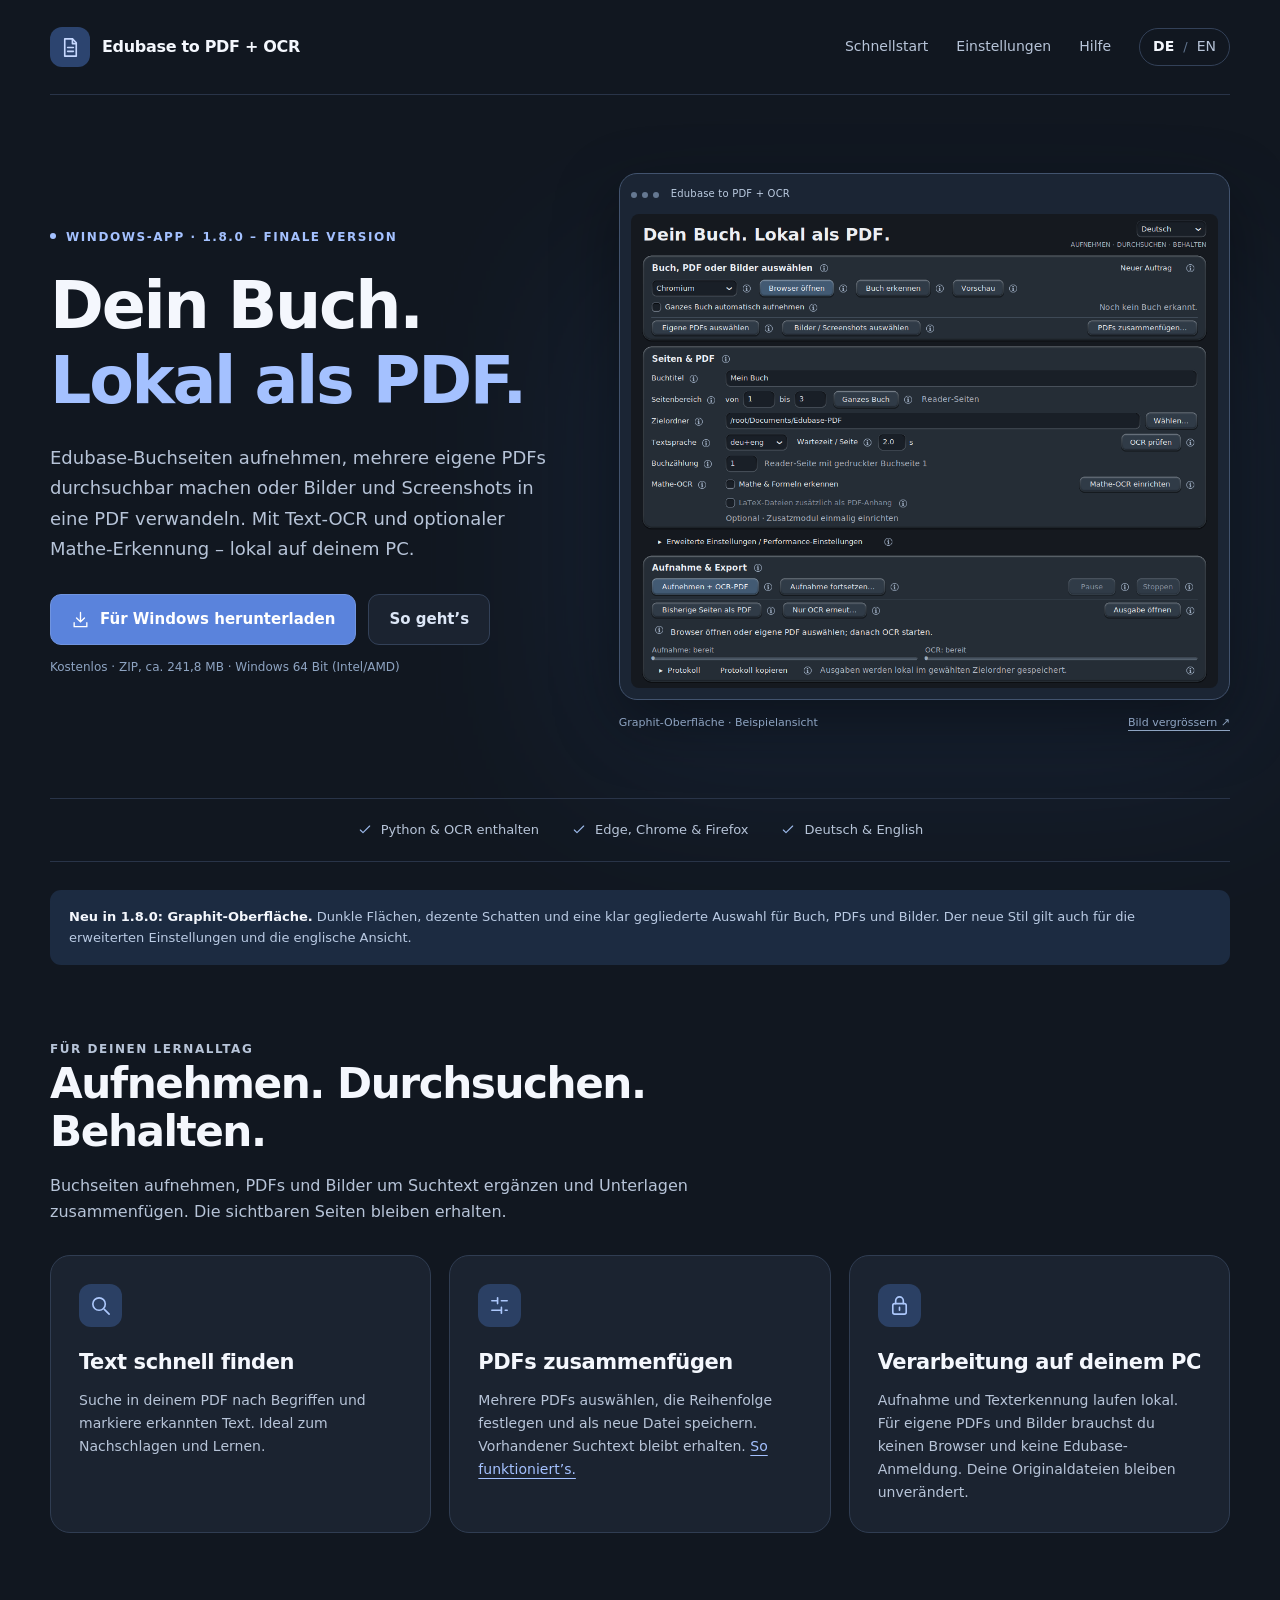
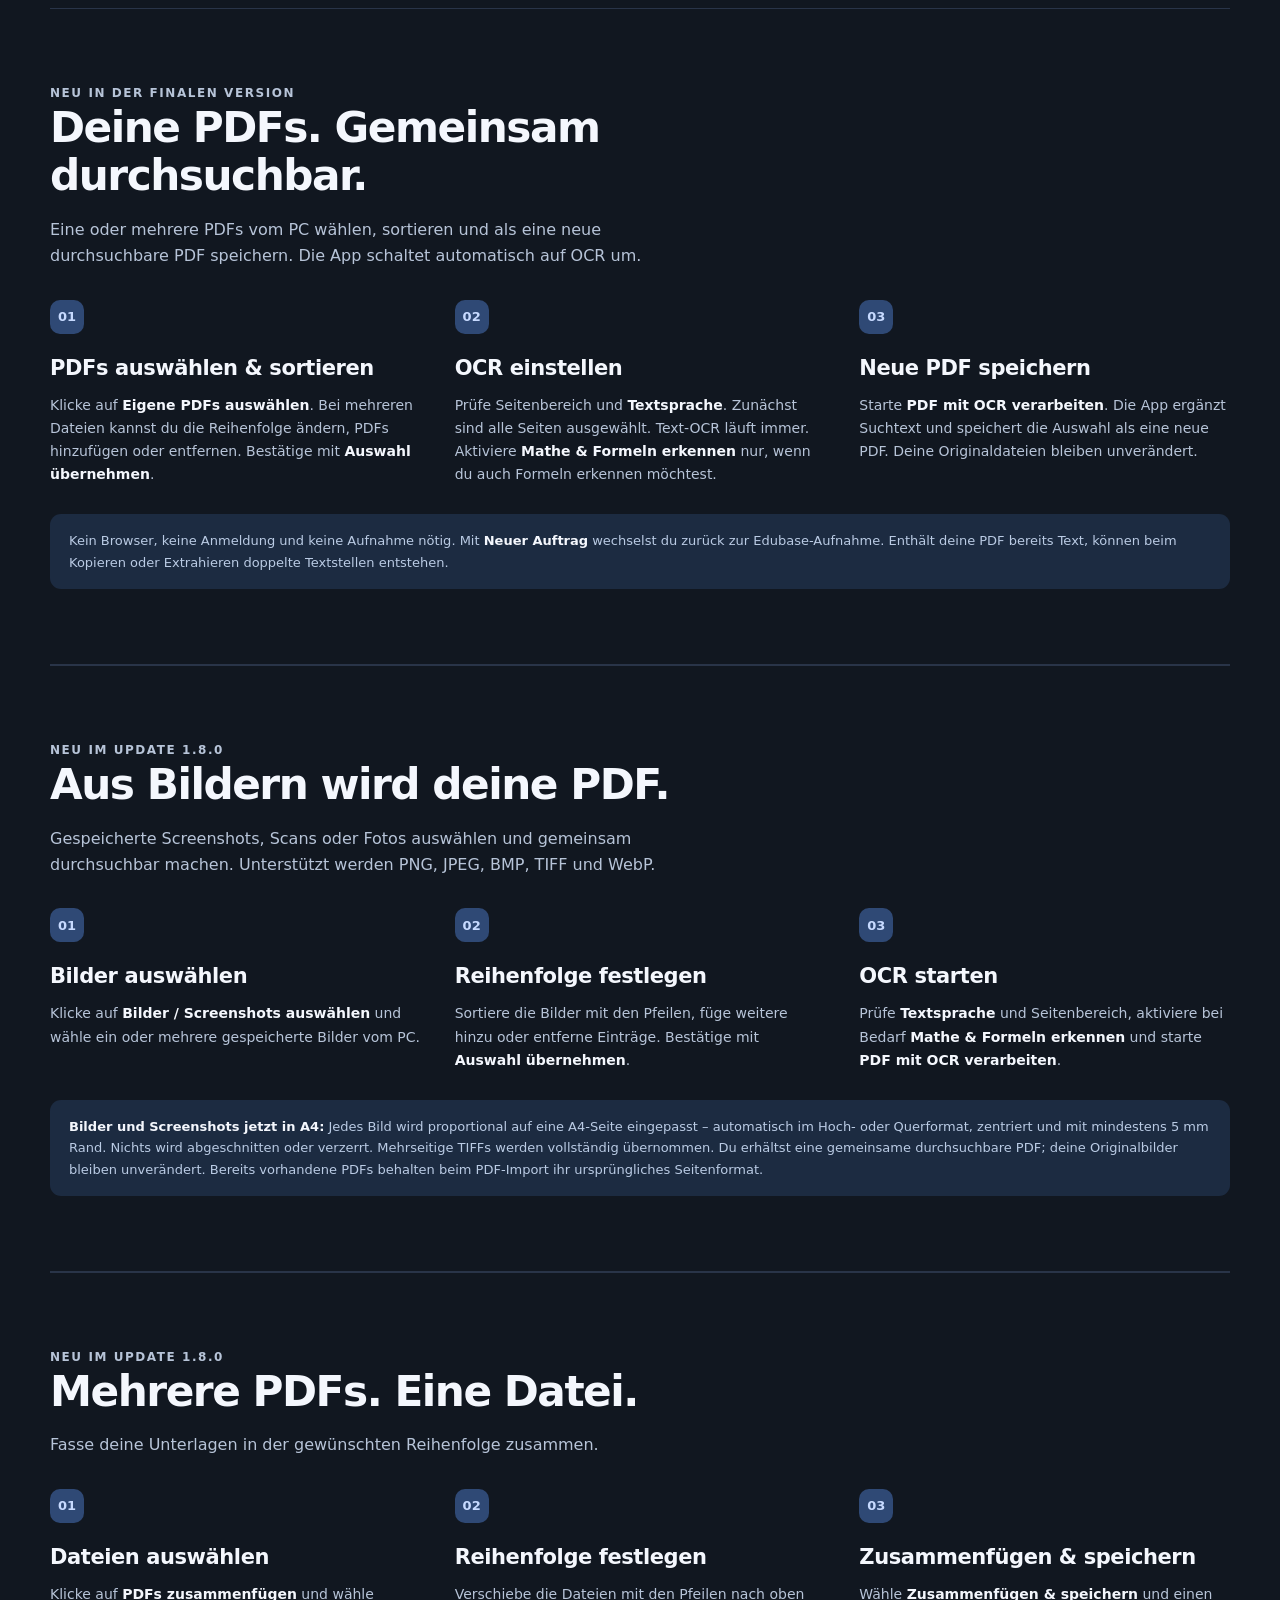
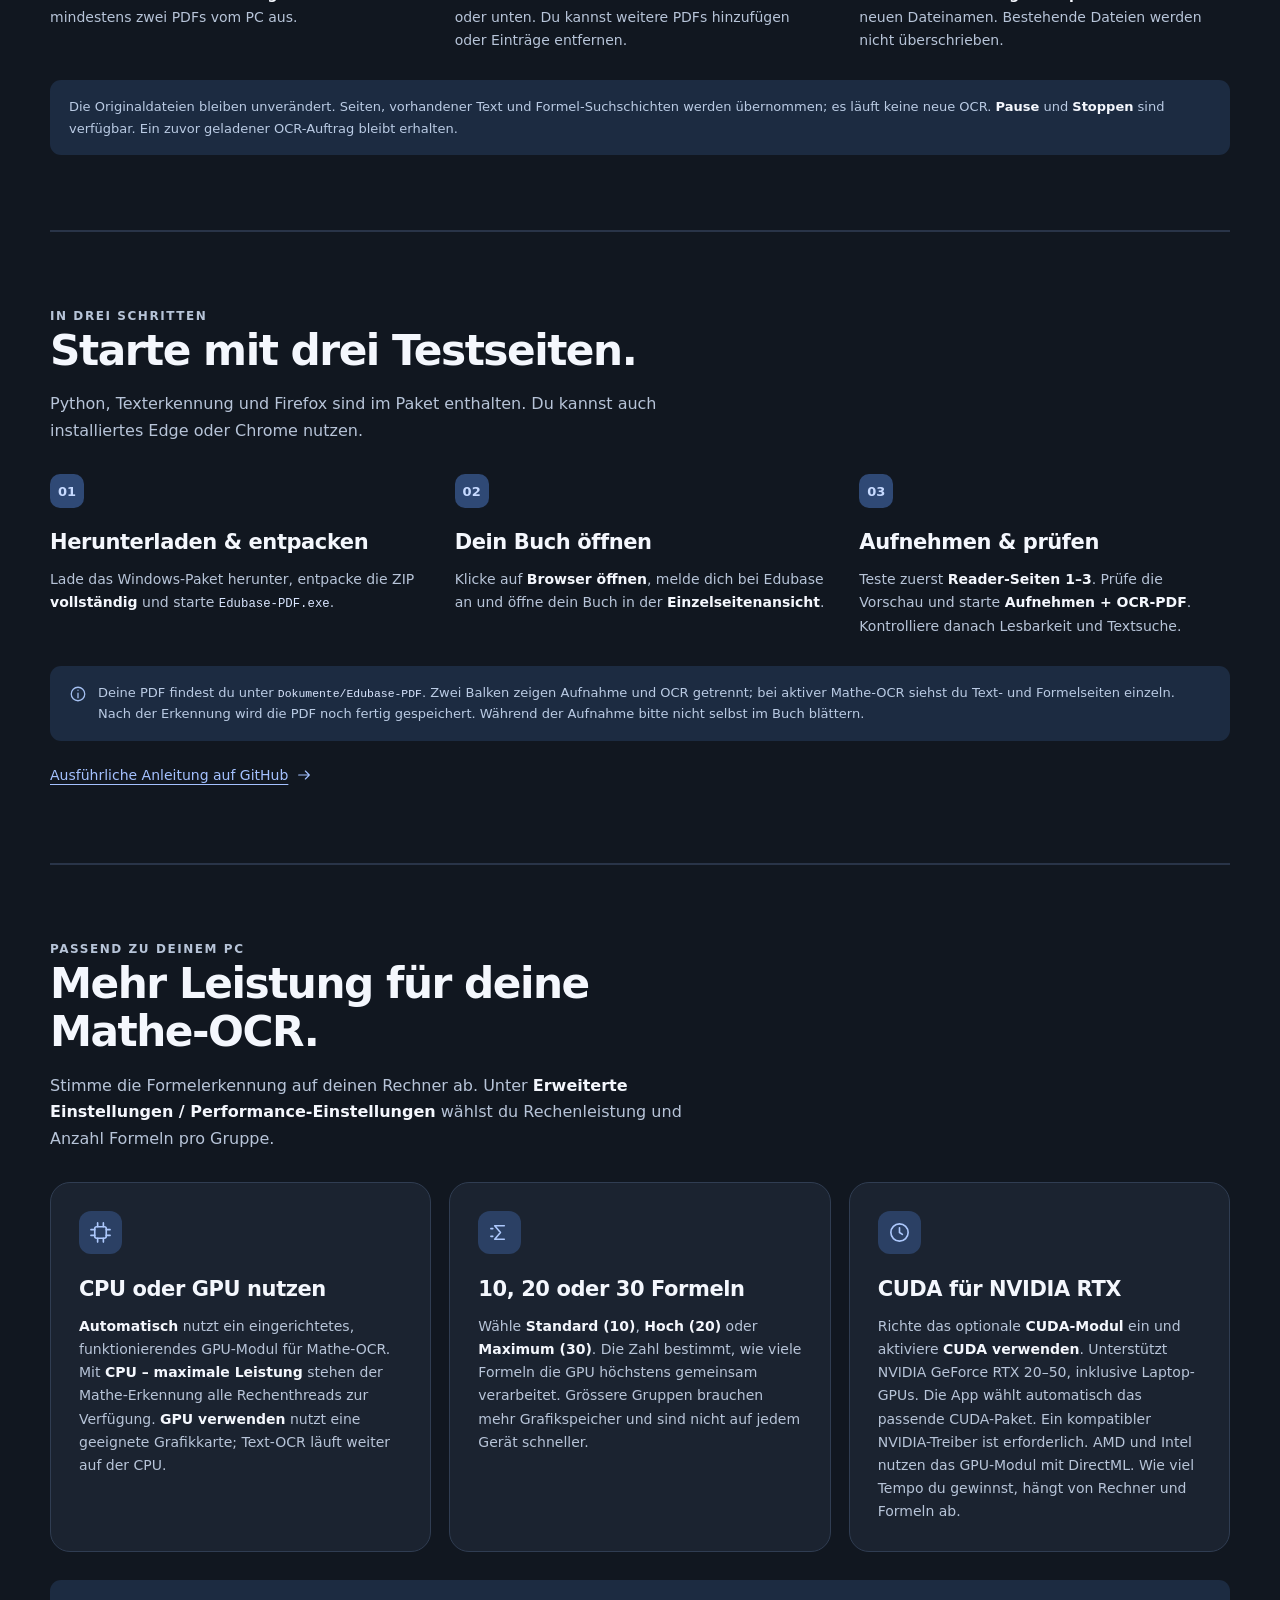
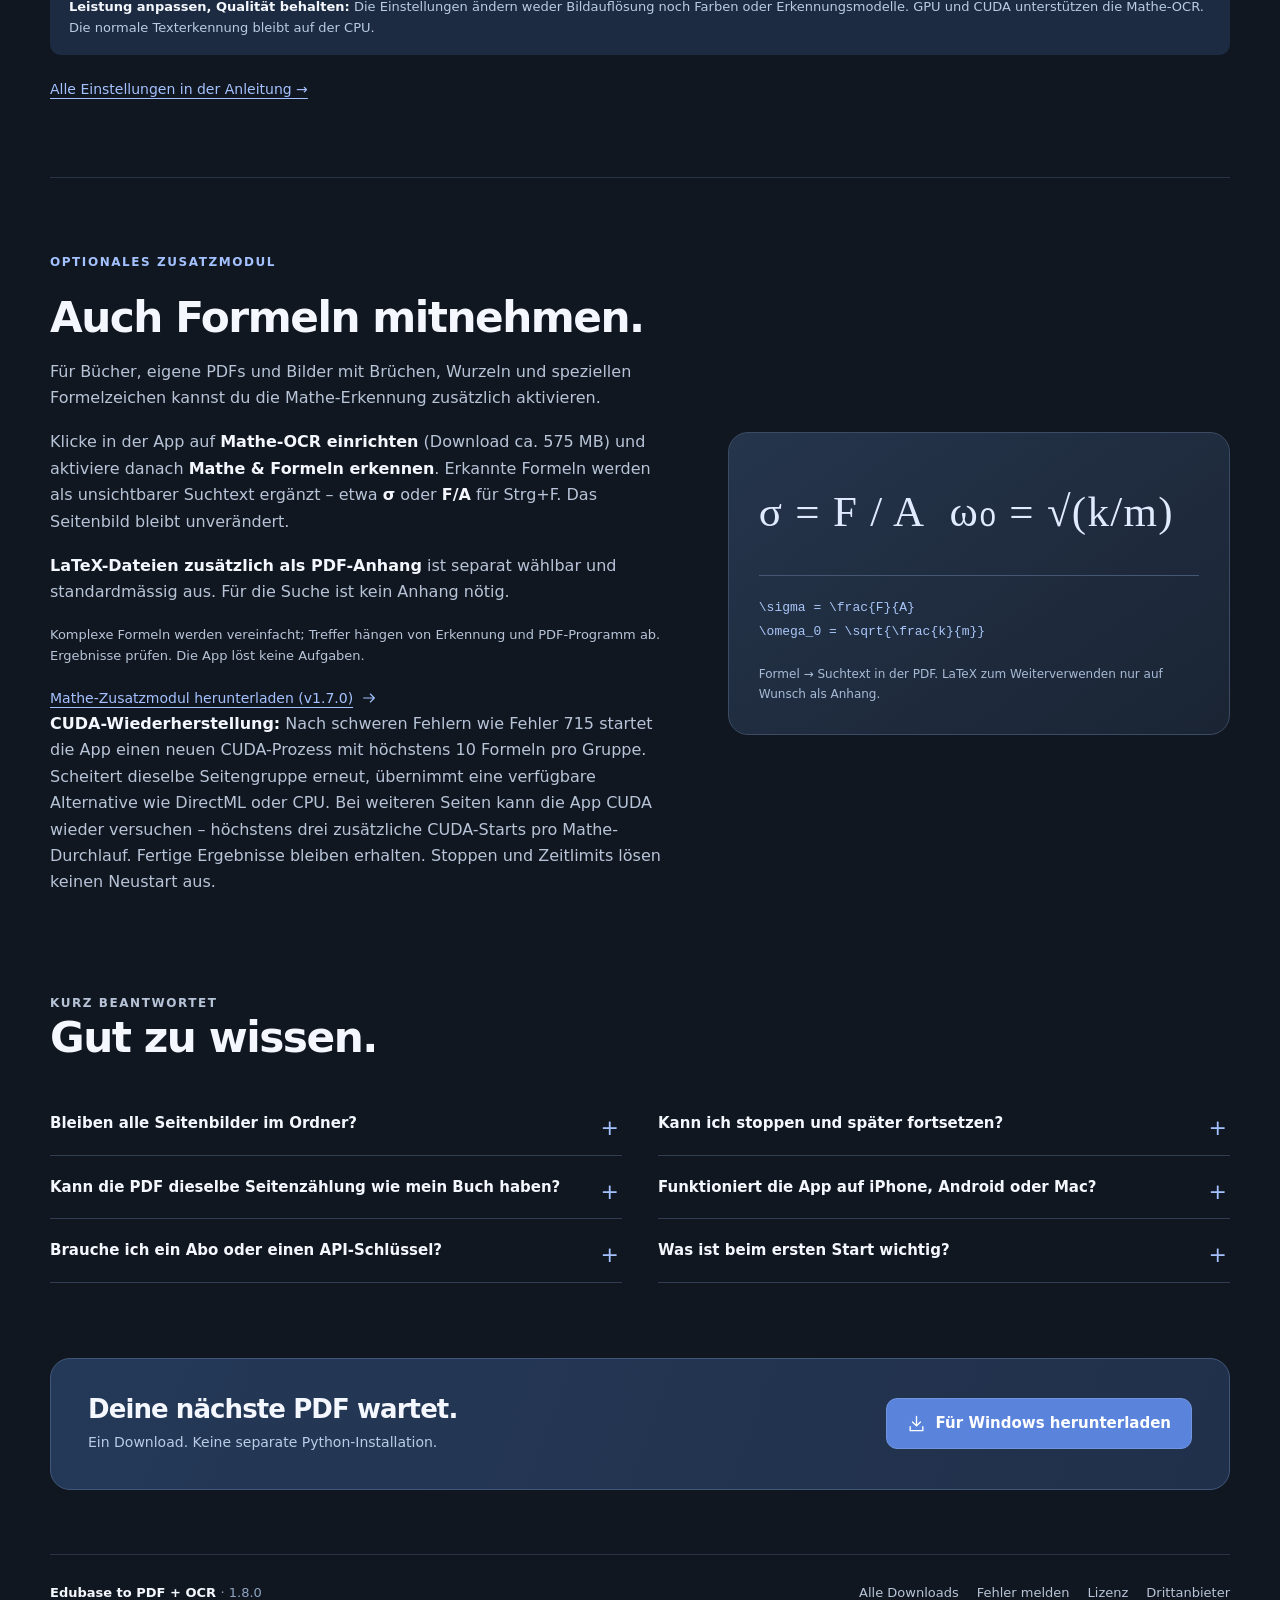
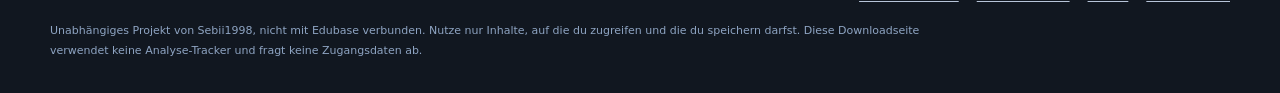
==== commit 0f4f9feb: "Document A4 image and screenshot PDFs with verified v1.8.0 download" ====
--- a/site/index.html
+++ b/site/index.html
@@ -63,7 +63,7 @@
     <section class="section setup-section" id="images-pdf" aria-labelledby="images-title">
       <div class="section-heading"><p class="eyebrow">Neu im Update 1.8.0</p><h2 id="images-title">Aus Bildern wird deine PDF.</h2><p>Gespeicherte Screenshots, Scans oder Fotos auswählen und gemeinsam durchsuchbar machen. Unterstützt werden PNG, JPEG, BMP, TIFF und WebP.</p></div>
       <ol class="steps"><li><span class="step-number" aria-hidden="true">01</span><h3>Bilder auswählen</h3><p>Klicke auf <strong>Bilder / Screenshots auswählen</strong> und wähle ein oder mehrere gespeicherte Bilder vom PC.</p></li><li><span class="step-number" aria-hidden="true">02</span><h3>Reihenfolge festlegen</h3><p>Sortiere die Bilder mit den Pfeilen, füge weitere hinzu oder entferne Einträge. Bestätige mit <strong>Auswahl übernehmen</strong>.</p></li><li><span class="step-number" aria-hidden="true">03</span><h3>OCR starten</h3><p>Prüfe <strong>Textsprache</strong> und Seitenbereich, aktiviere bei Bedarf <strong>Mathe &amp; Formeln erkennen</strong> und starte <strong>PDF mit OCR verarbeiten</strong>.</p></li></ol>
-      <div class="hint"><p>Die App wechselt automatisch in den lokalen PDF-Modus. Jedes Bild wird eine Seite; mehrseitige TIFFs werden vollständig übernommen. Du erhältst eine gemeinsame durchsuchbare PDF. Deine Originalbilder bleiben unverändert.</p></div>
+      <div class="hint"><p><strong>Bilder und Screenshots jetzt in A4:</strong> Jedes Bild wird proportional auf eine A4-Seite eingepasst – automatisch im Hoch- oder Querformat, zentriert und mit mindestens 5 mm Rand. Nichts wird abgeschnitten oder verzerrt. Mehrseitige TIFFs werden vollständig übernommen. Du erhältst eine gemeinsame durchsuchbare PDF; deine Originalbilder bleiben unverändert. Bereits vorhandene PDFs behalten beim PDF-Import ihr ursprüngliches Seitenformat.</p></div>
     </section>
     <section class="section setup-section" id="merge-pdf" aria-labelledby="merge-title">
       <div class="section-heading"><p class="eyebrow">Neu im Update 1.8.0</p><h2 id="merge-title">Mehrere PDFs. Eine Datei.</h2><p>Fasse deine Unterlagen in der gewünschten Reihenfolge zusammen.</p></div>
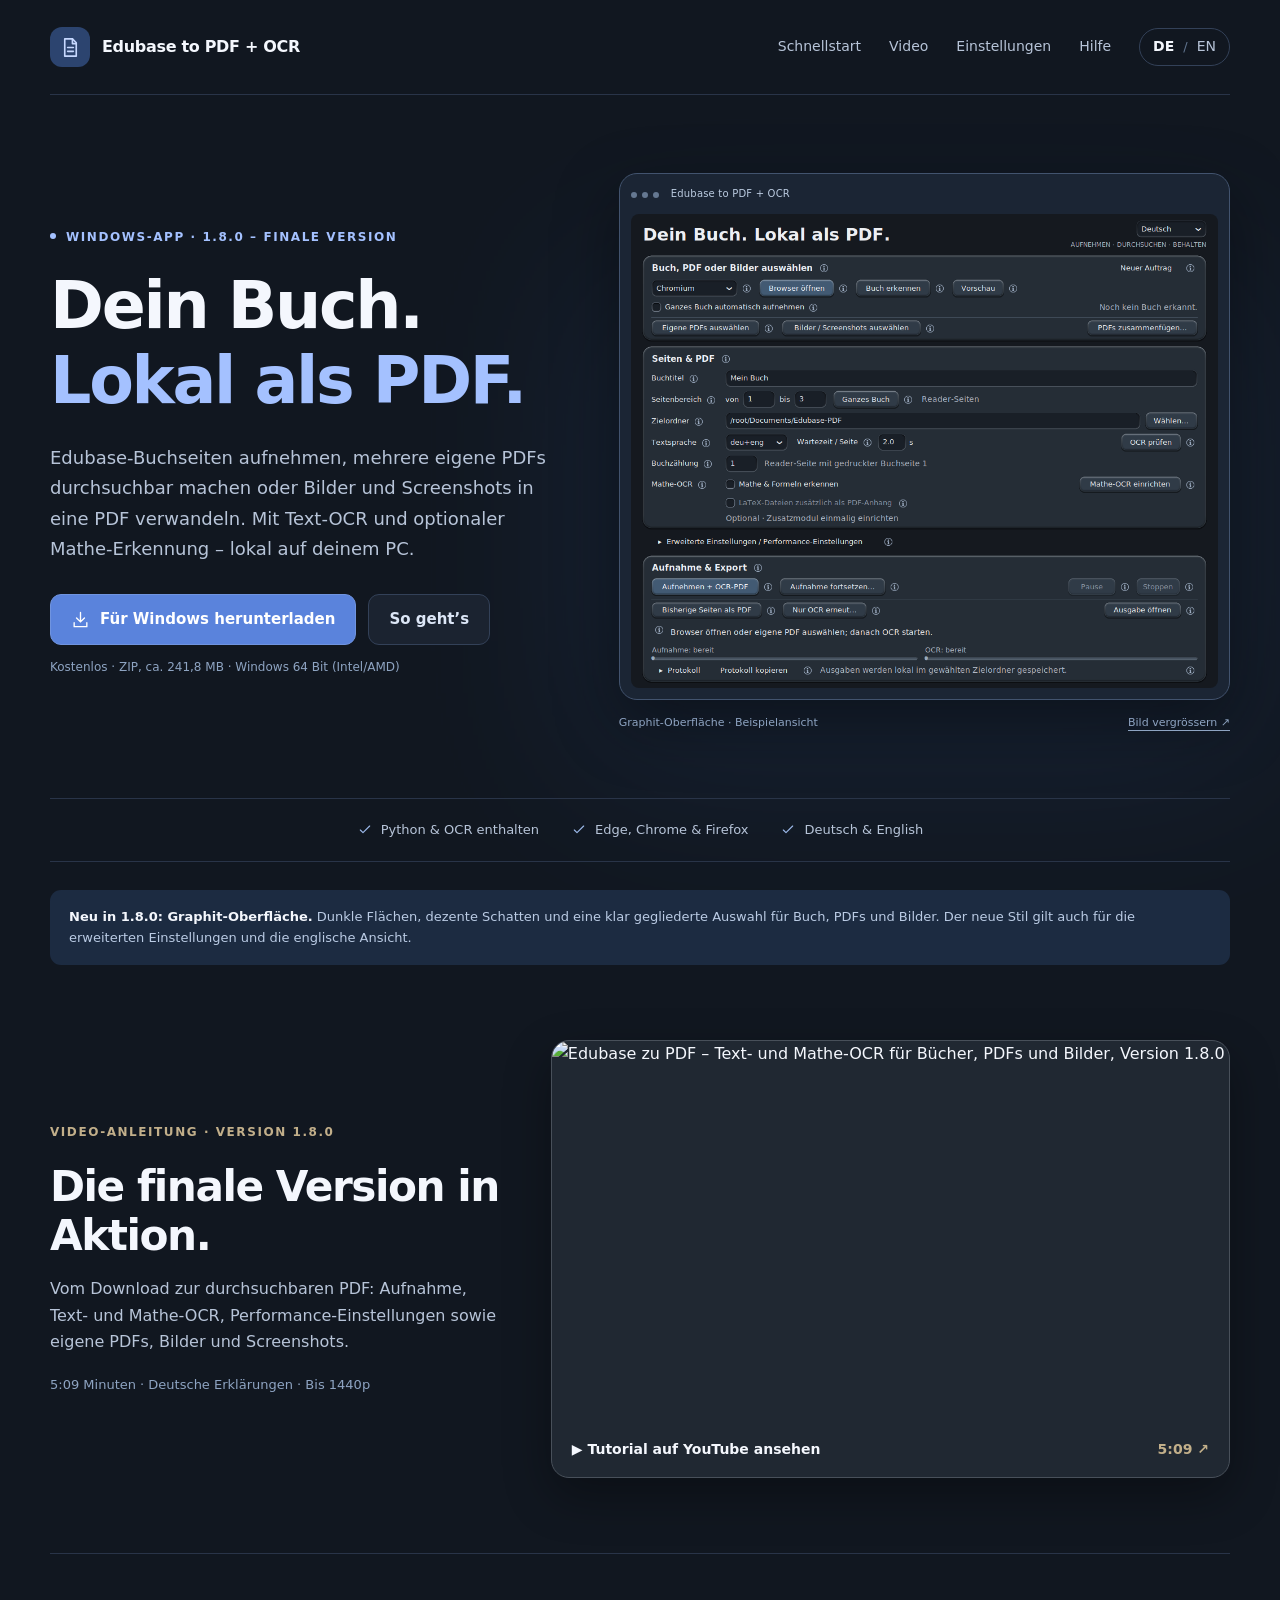
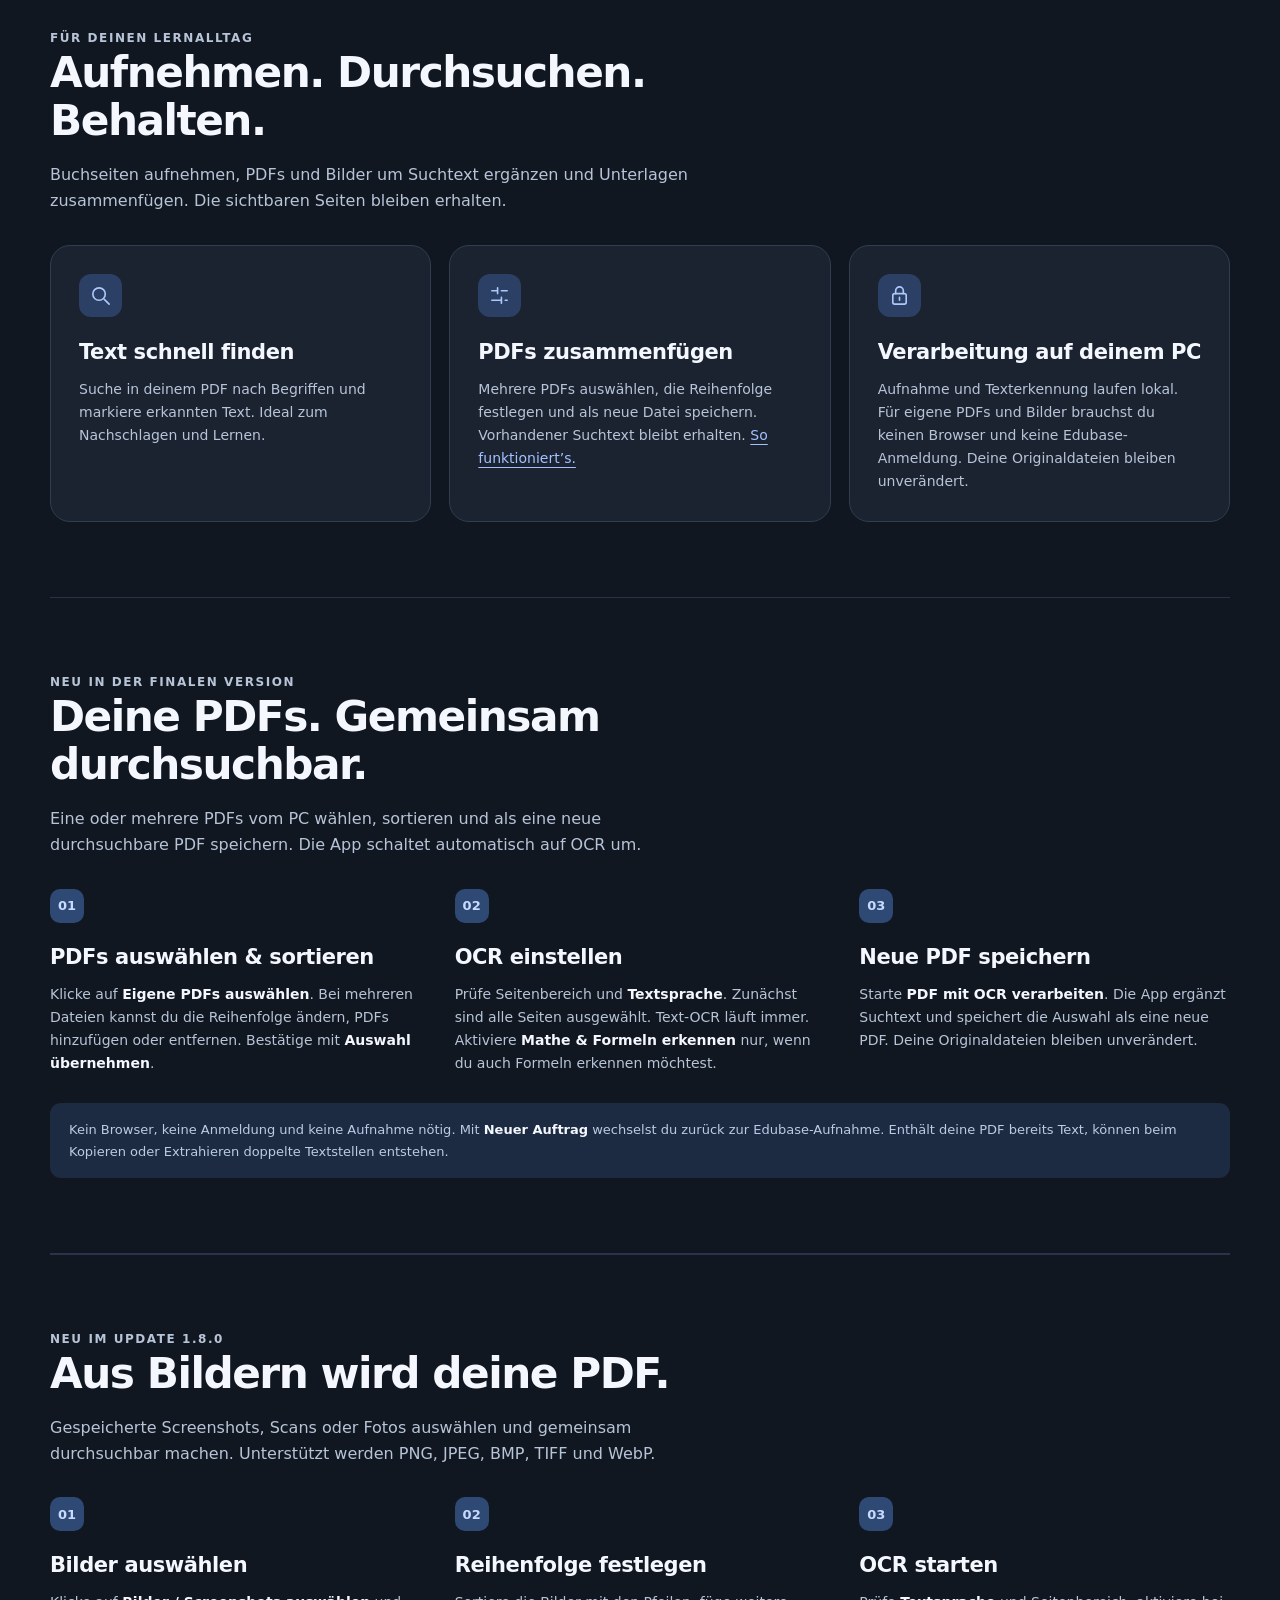
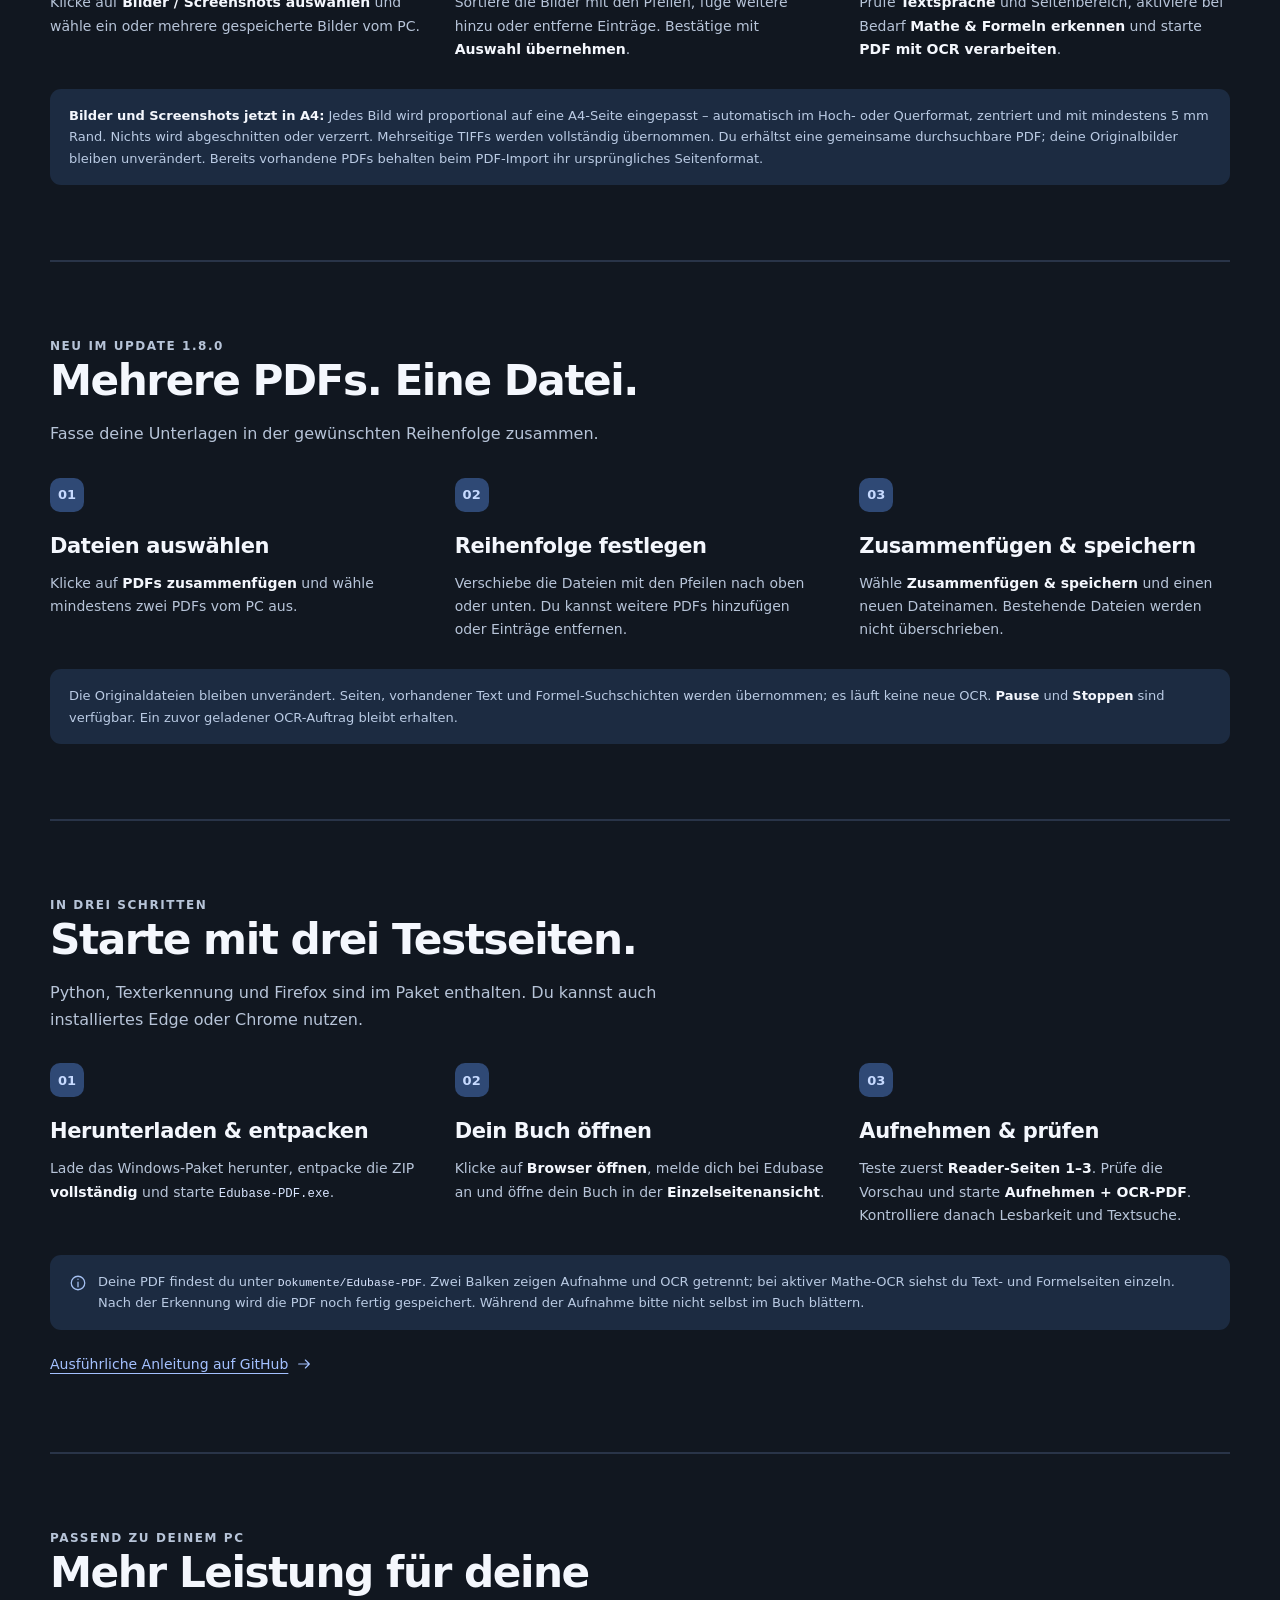
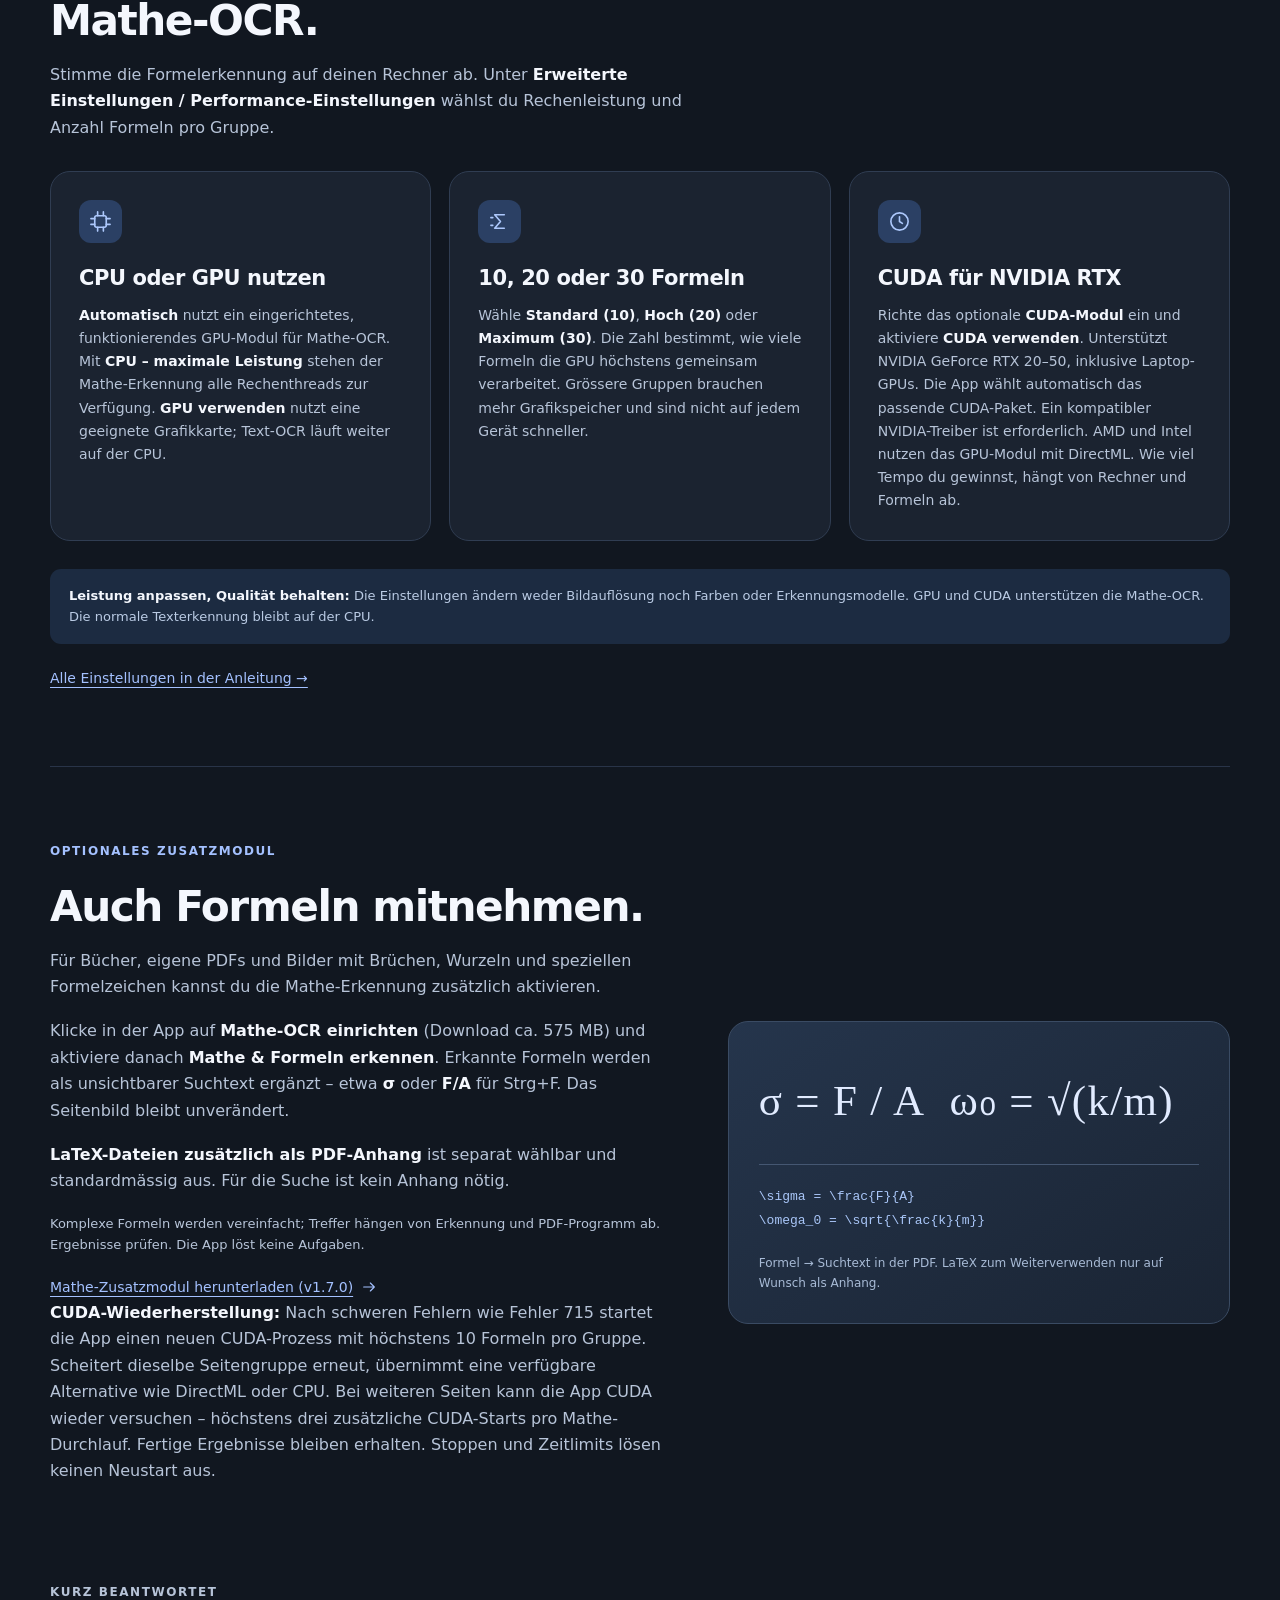
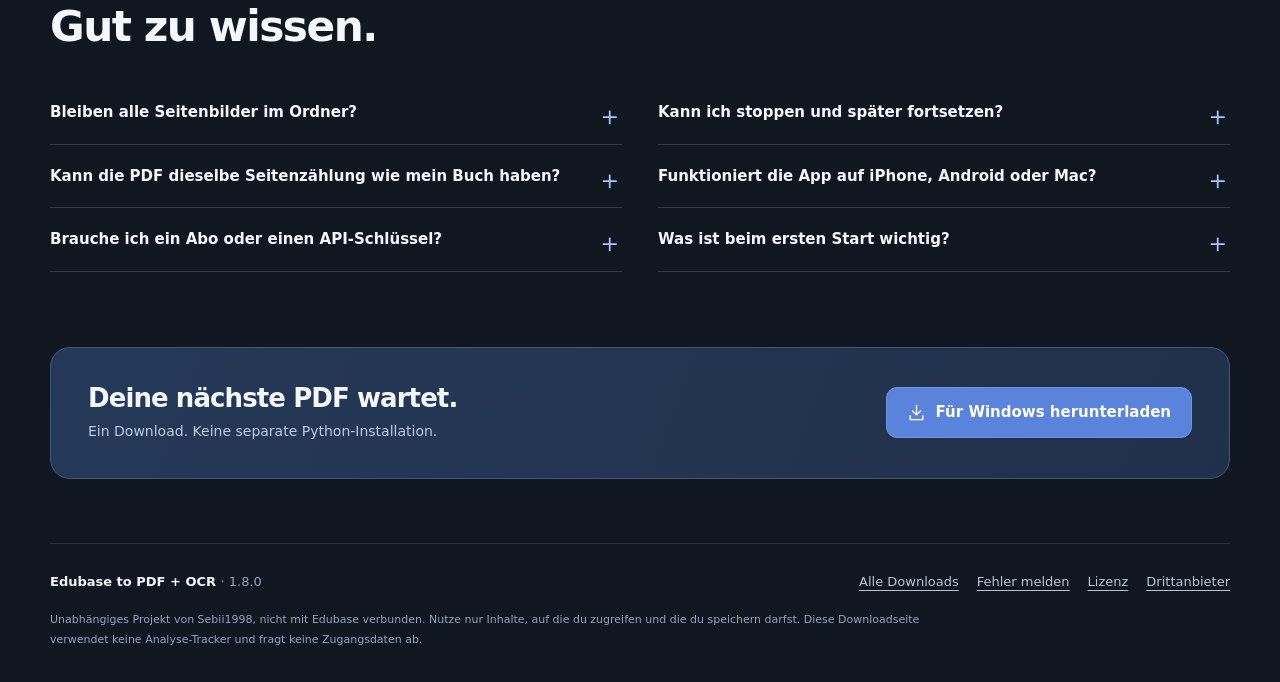
==== commit 13df7ef7: "Update tutorial to v1.8.0 with new video and thumbnail on GitHub and DE/EN website" ====
--- a/site/index.html
+++ b/site/index.html
@@ -30,6 +30,7 @@
     <a class="brand" href="./"><span class="brand-mark"><svg width="23" height="23" viewBox="0 0 24 24" fill="none" stroke="currentColor" stroke-width="1.7" stroke-linecap="round" stroke-linejoin="round" aria-hidden="true"><path d="M6 3h8l4 4v14H6z"/><path d="M14 3v5h4M9 12h6M9 16h6"/></svg></span><span>Edubase to PDF <span style="white-space:nowrap">+ OCR</span></span></a>
     <nav class="nav" aria-label="Hauptnavigation">
       <a class="nav-link" href="#start">Schnellstart</a>
+      <a class="nav-link" href="#tutorial">Video</a>
       <a class="nav-link" href="#settings">Einstellungen</a>
       <a class="nav-link" href="#help">Hilfe</a>
       <div class="language" aria-label="Sprache"><a href="./" lang="de" hreflang="de" aria-current="page">DE</a><span class="divider" aria-hidden="true">/</span><a href="./en/" lang="en" hreflang="en" >EN</a></div>
@@ -51,6 +52,13 @@
     </section>
     <div class="compatibility"><span><svg width="16" height="16" viewBox="0 0 24 24" fill="none" stroke="currentColor" stroke-width="1.7" stroke-linecap="round" stroke-linejoin="round" aria-hidden="true"><path d="m5 12 4 4L19 6"/></svg>Python & OCR enthalten</span><span><svg width="16" height="16" viewBox="0 0 24 24" fill="none" stroke="currentColor" stroke-width="1.7" stroke-linecap="round" stroke-linejoin="round" aria-hidden="true"><path d="m5 12 4 4L19 6"/></svg>Edge, Chrome & Firefox</span><span><svg width="16" height="16" viewBox="0 0 24 24" fill="none" stroke="currentColor" stroke-width="1.7" stroke-linecap="round" stroke-linejoin="round" aria-hidden="true"><path d="m5 12 4 4L19 6"/></svg>Deutsch & English</span></div>
     <div class="hint"><p><strong>Neu in 1.8.0: Graphit-Oberfläche.</strong> Dunkle Flächen, dezente Schatten und eine klar gegliederte Auswahl für Buch, PDFs und Bilder. Der neue Stil gilt auch für die erweiterten Einstellungen und die englische Ansicht.</p></div>
+    <section class="section tutorial-section" id="tutorial" aria-labelledby="tutorial-title">
+      <div class="tutorial-copy"><p class="eyebrow">Video-Anleitung · Version 1.8.0</p><h2 id="tutorial-title">Die finale Version in Aktion.</h2><p>Vom Download zur durchsuchbaren PDF: Aufnahme, Text- und Mathe-OCR, Performance-Einstellungen sowie eigene PDFs, Bilder und Screenshots.</p><p class="tutorial-note">5:09 Minuten · Deutsche Erklärungen · Bis 1440p</p></div>
+      <a class="tutorial-preview" href="https://www.youtube.com/watch?v=Qp2_XK_5LnY" aria-label="Tutorial zu Edubase to PDF 1.8.0 auf YouTube ansehen, 5 Minuten 9 Sekunden">
+        <img src="https://i.ytimg.com/vi/Qp2_XK_5LnY/maxresdefault.jpg" alt="Edubase zu PDF – Text- und Mathe-OCR für Bücher, PDFs und Bilder, Version 1.8.0" width="1920" height="1080" loading="lazy" decoding="async">
+        <span class="tutorial-caption"><span>▶ Tutorial auf YouTube ansehen</span><span>5:09 ↗</span></span>
+      </a>
+    </section>
     <section class="section" aria-labelledby="features-title">
       <div class="section-heading"><p class="eyebrow">Für deinen Lernalltag</p><h2 id="features-title">Aufnehmen. Durchsuchen. Behalten.</h2><p>Buchseiten aufnehmen, PDFs und Bilder um Suchtext ergänzen und Unterlagen zusammenfügen. Die sichtbaren Seiten bleiben erhalten.</p></div>
       <div class="features"><article class="feature"><div class="icon"><svg width="23" height="23" viewBox="0 0 24 24" fill="none" stroke="currentColor" stroke-width="1.7" stroke-linecap="round" stroke-linejoin="round" aria-hidden="true"><circle cx="10.5" cy="10.5" r="6.5"/><path d="m16 16 5 5"/></svg></div><h3>Text schnell finden</h3><p>Suche in deinem PDF nach Begriffen und markiere erkannten Text. Ideal zum Nachschlagen und Lernen.</p></article><article class="feature"><div class="icon"><svg width="23" height="23" viewBox="0 0 24 24" fill="none" stroke="currentColor" stroke-width="1.7" stroke-linecap="round" stroke-linejoin="round" aria-hidden="true"><path d="M4 7h6m4 0h6M4 17h10m4 0h2M10 4v6m4 4v6"/></svg></div><h3>PDFs zusammenfügen</h3><p>Mehrere PDFs auswählen, die Reihenfolge festlegen und als neue Datei speichern. Vorhandener Suchtext bleibt erhalten. <a href="#merge-pdf">So funktioniert’s.</a></p></article><article class="feature"><div class="icon"><svg width="23" height="23" viewBox="0 0 24 24" fill="none" stroke="currentColor" stroke-width="1.7" stroke-linecap="round" stroke-linejoin="round" aria-hidden="true"><rect x="5" y="10" width="14" height="11" rx="2"/><path d="M8 10V7a4 4 0 0 1 8 0v3m-4 4v3"/></svg></div><h3>Verarbeitung auf deinem PC</h3><p>Aufnahme und Texterkennung laufen lokal. Für eigene PDFs und Bilder brauchst du keinen Browser und keine Edubase-Anmeldung. Deine Originaldateien bleiben unverändert.</p></article></div>
@@ -97,3 +105,4 @@
 </body>
 </html>
 
+
--- a/site/assets/site.css
+++ b/site/assets/site.css
@@ -7,3 +7,9 @@
 @media(max-width:390px){.container{width:calc(100% - 30px)}.brand{gap:8px;font-size:12px}.brand-mark{width:30px;height:30px}.language{padding:5px 10px}.button{font-size:14px;padding:13px 16px}.hero h1{font-size:42px}.feature{padding-left:77px}.feature .icon{left:18px}.preview figcaption{flex-direction:column;gap:1px}.compatibility{font-size:11px;gap:10px 15px}}
 @media(prefers-reduced-motion:reduce){html{scroll-behavior:auto}.button{transition:none}.button:hover{transform:none}}
 @media print{body{background:#fff;color:#111}.nav,.actions,.final-cta,.preview{display:none}.container{width:100%}.hero,.features,.steps,.math-section,.faq-grid{display:block}.section,.hero{padding:20px 0}.feature,.math-card,.hint{break-inside:avoid;background:none;border:1px solid #bbb;color:#111}.feature p,.intro,.steps p,.math-copy p,.faq-item p,.legal{color:#333!important}details:not([open])>*{display:block}a{color:#111}.footer{margin-top:30px}}
+
+
+/* Tutorial preview: current YouTube thumbnail and a direct video link. */
+.tutorial-section{display:grid;grid-template-columns:.8fr 1.2fr;gap:48px;align-items:center;border-bottom:1px solid #293448}.tutorial-copy p{color:var(--muted)}.tutorial-copy .eyebrow{color:#c2af8a}.tutorial-copy .tutorial-note{font-size:13px;color:var(--subtle);margin-bottom:0}.tutorial-preview{display:block;overflow:hidden;border:1px solid #48505a;border-radius:18px;background:#202832;box-shadow:0 18px 48px #0005;text-decoration:none;color:var(--text)}.tutorial-preview:hover{border-color:#c2af8a;color:#fff}.tutorial-preview img{width:100%;height:auto}.tutorial-caption{display:flex;justify-content:space-between;gap:14px;padding:16px 20px;font-size:14px;font-weight:650}.tutorial-caption>span:last-child{white-space:nowrap;color:#c2af8a}
+@media(max-width:760px){.tutorial-section{grid-template-columns:1fr;gap:24px}.tutorial-caption{padding:13px 16px;font-size:13px}}
+@media print{.tutorial-section{display:block}.tutorial-preview{max-width:500px;box-shadow:none}.tutorial-copy p{color:#333}}
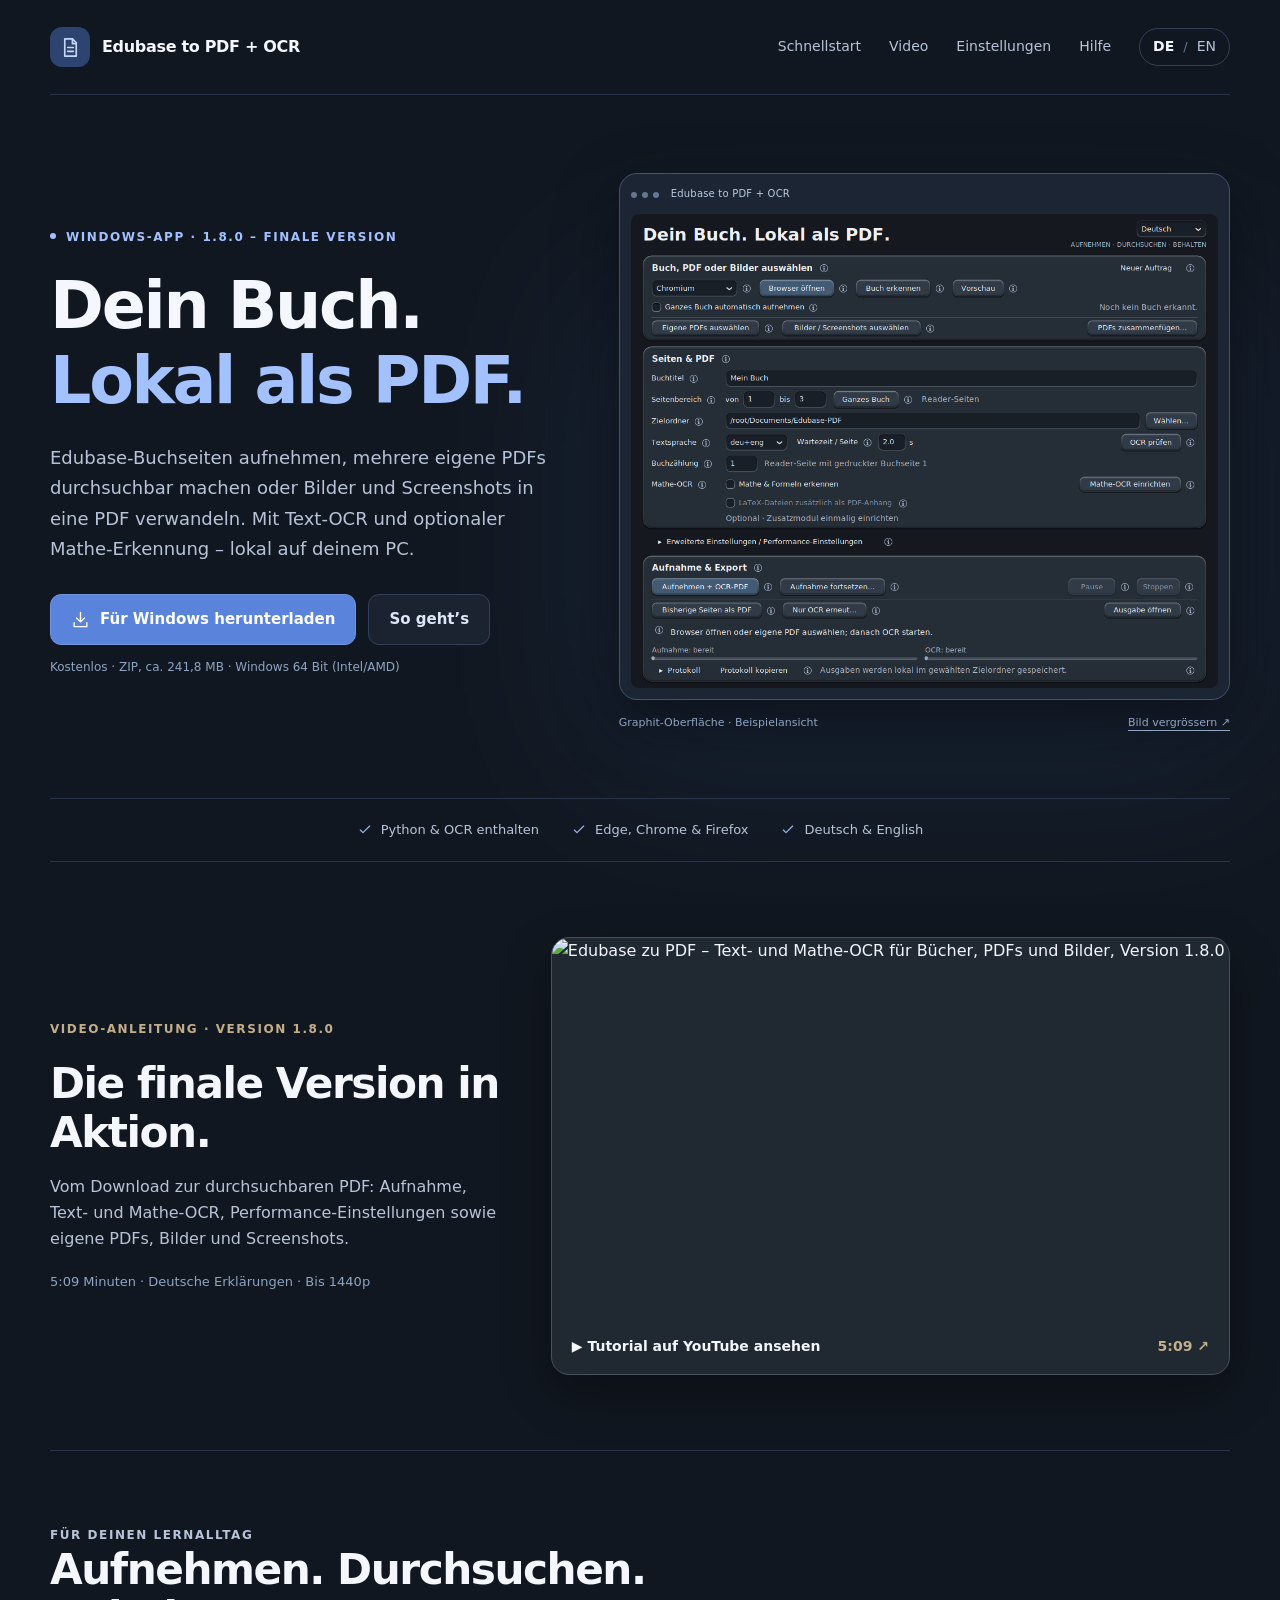
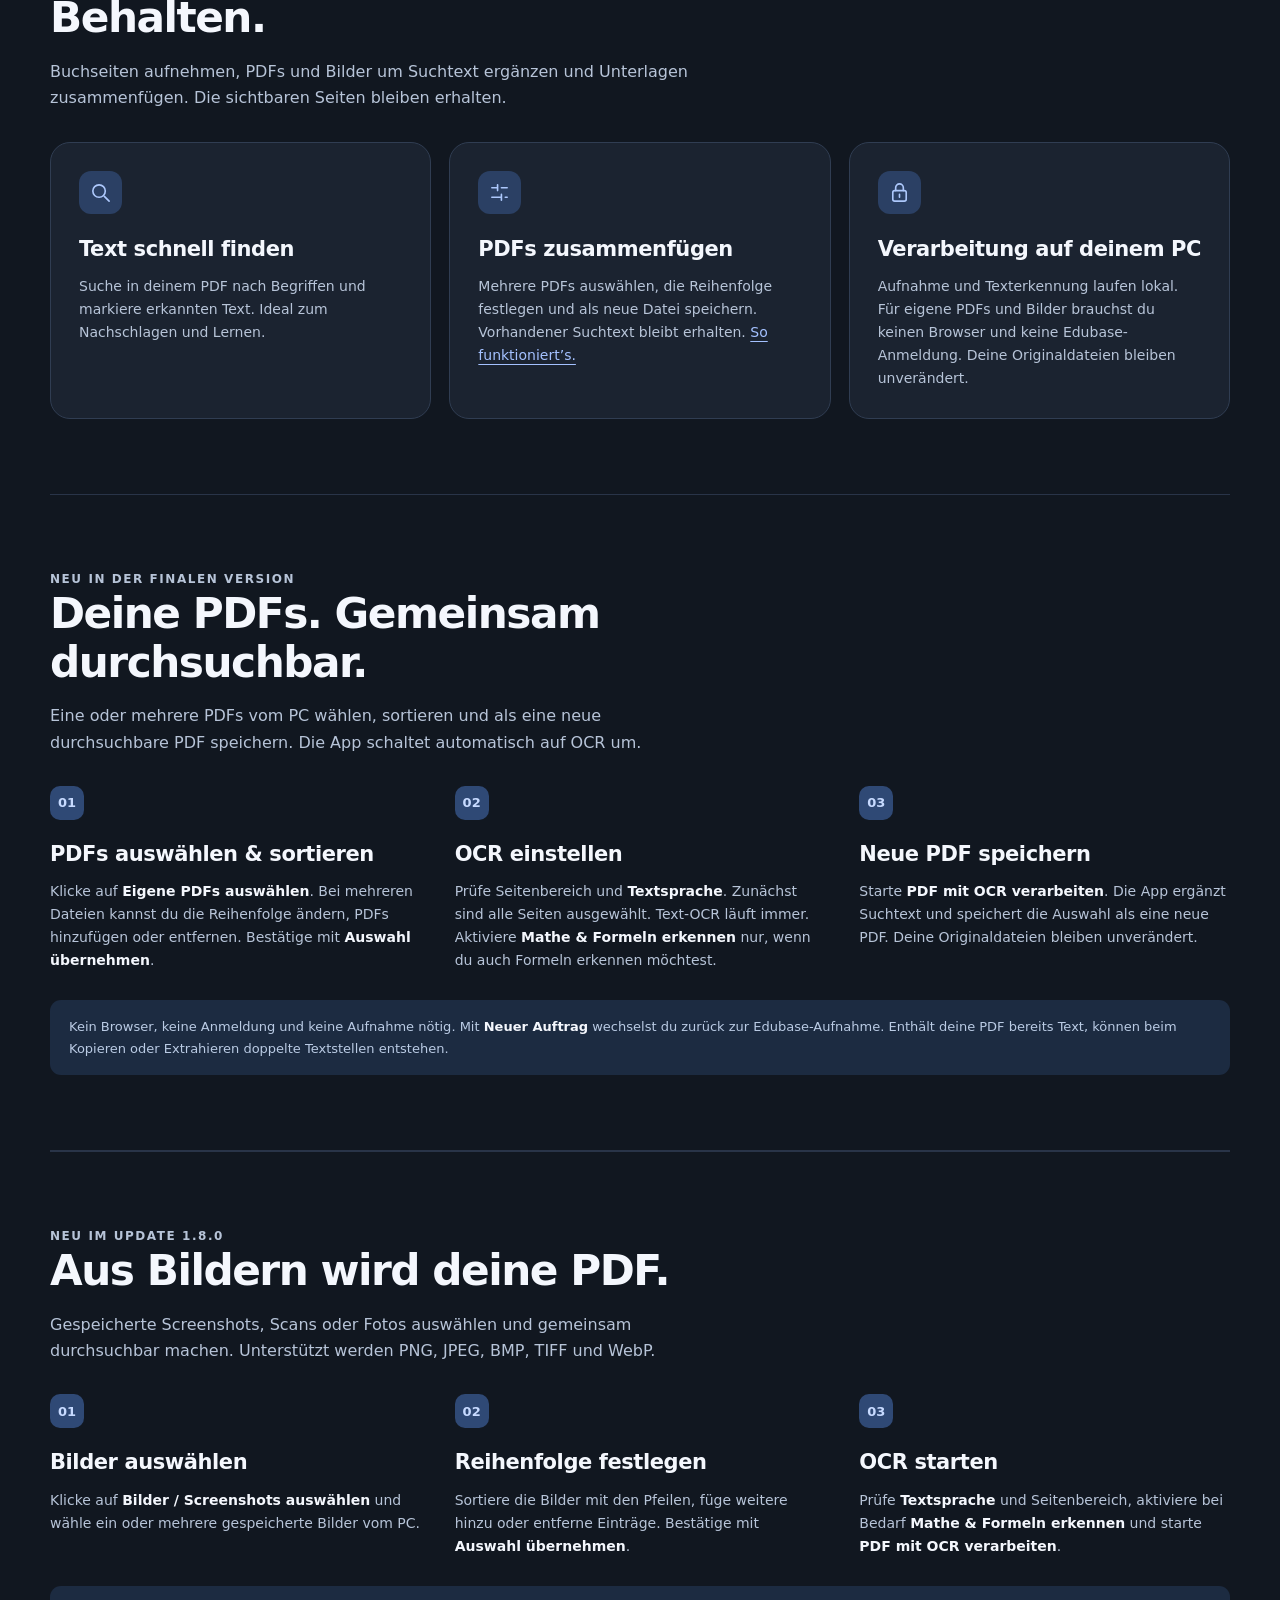
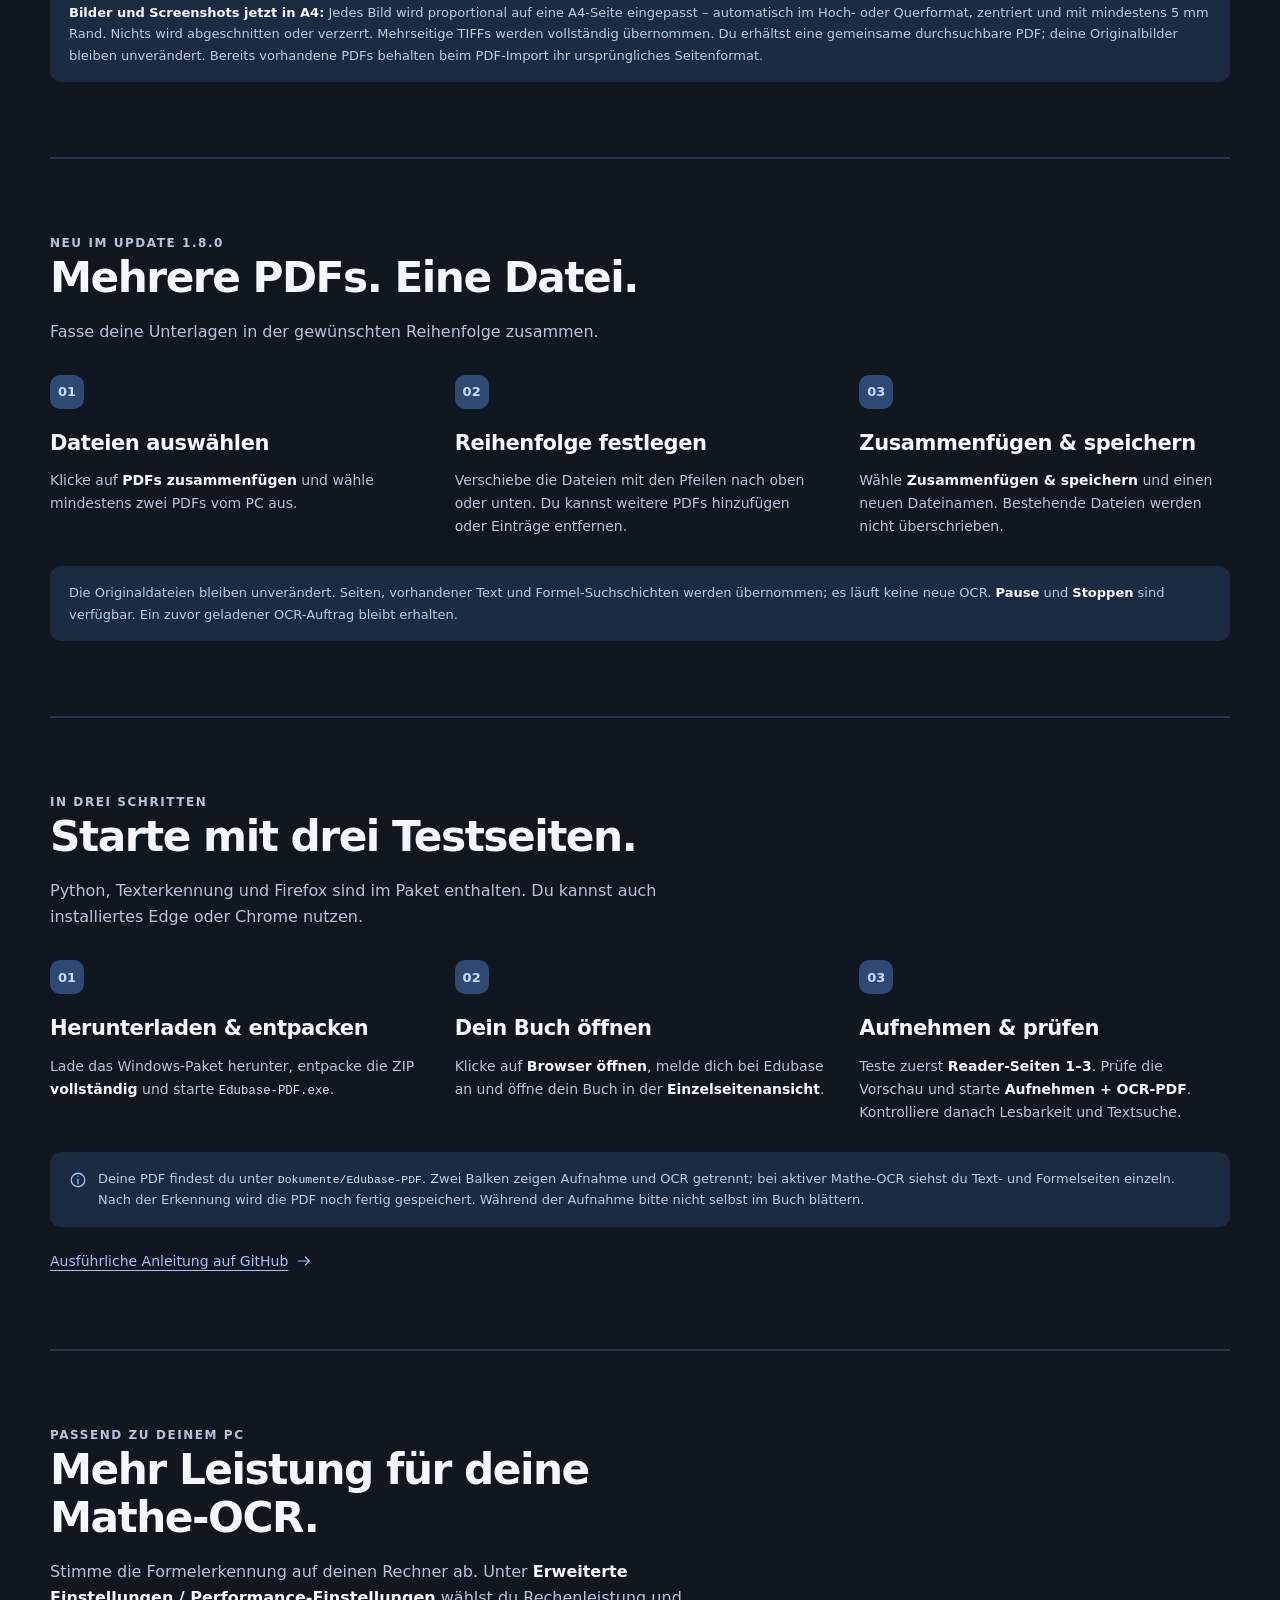
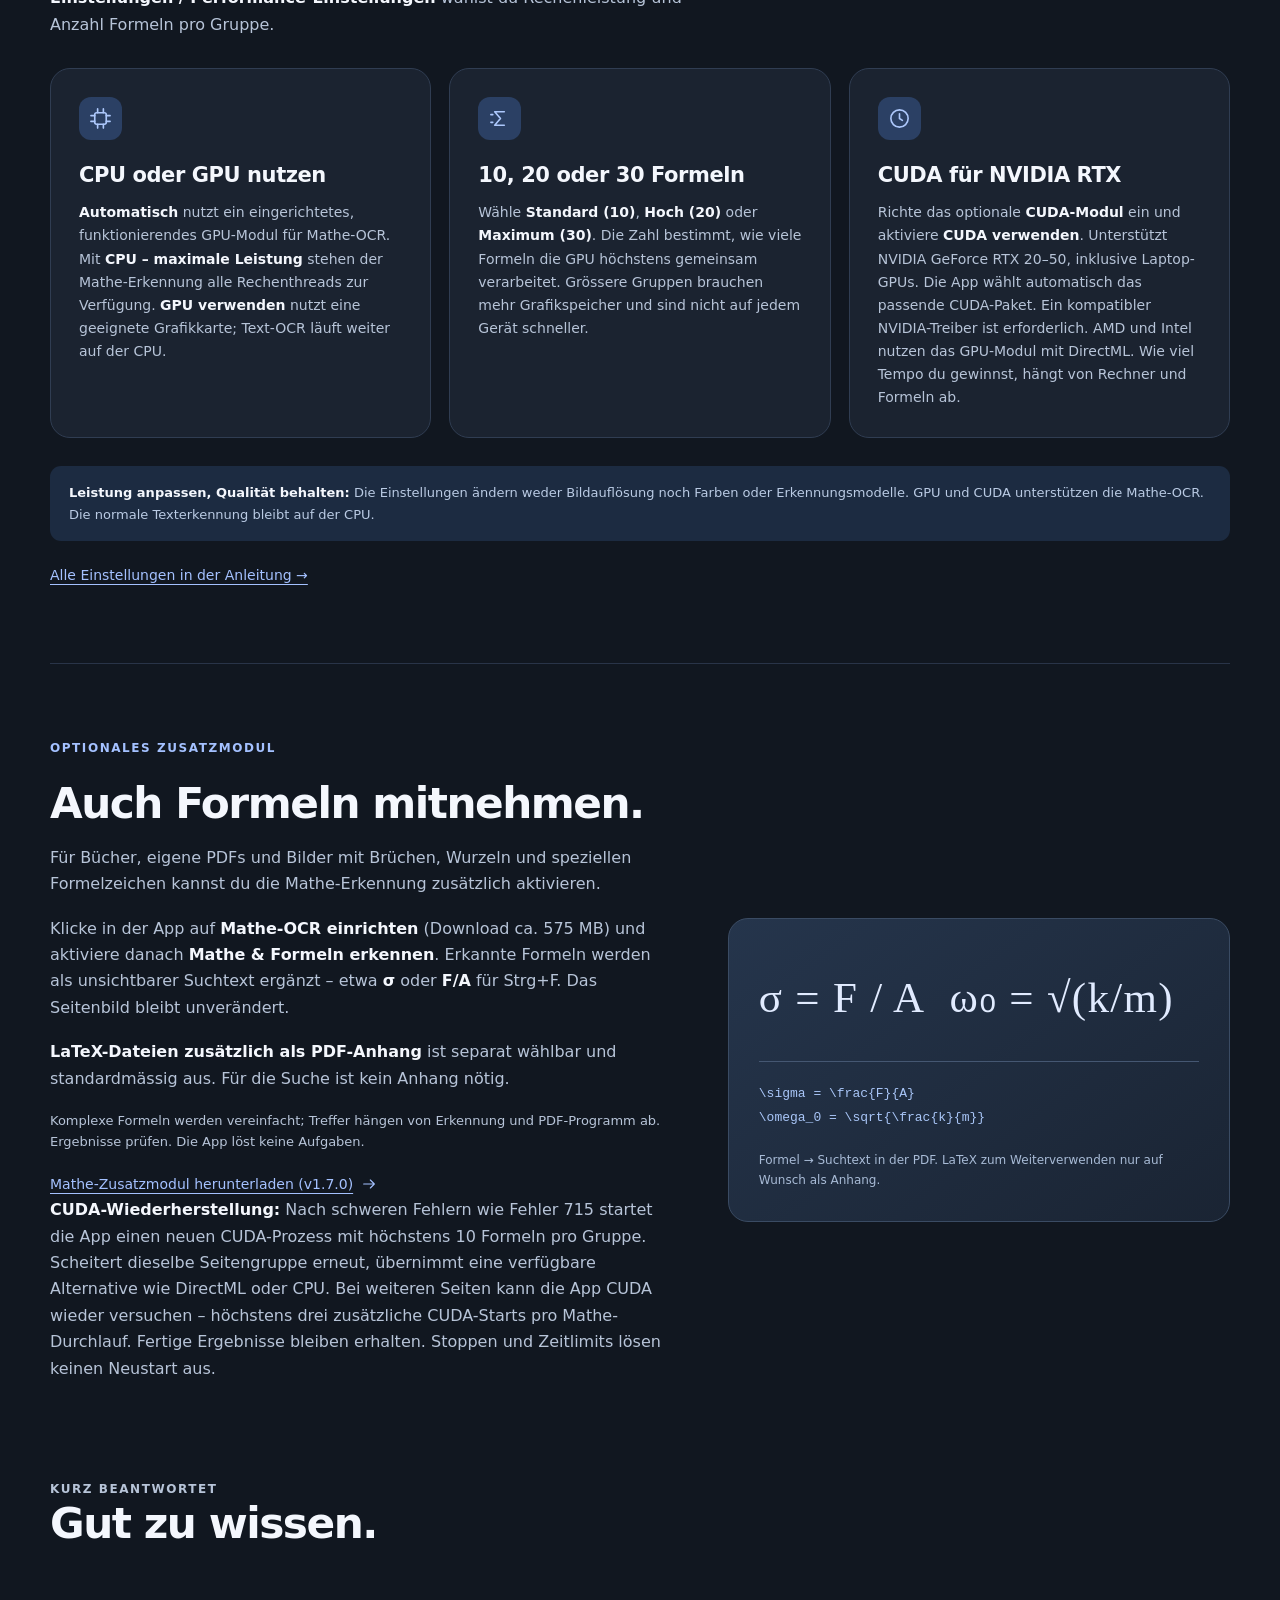
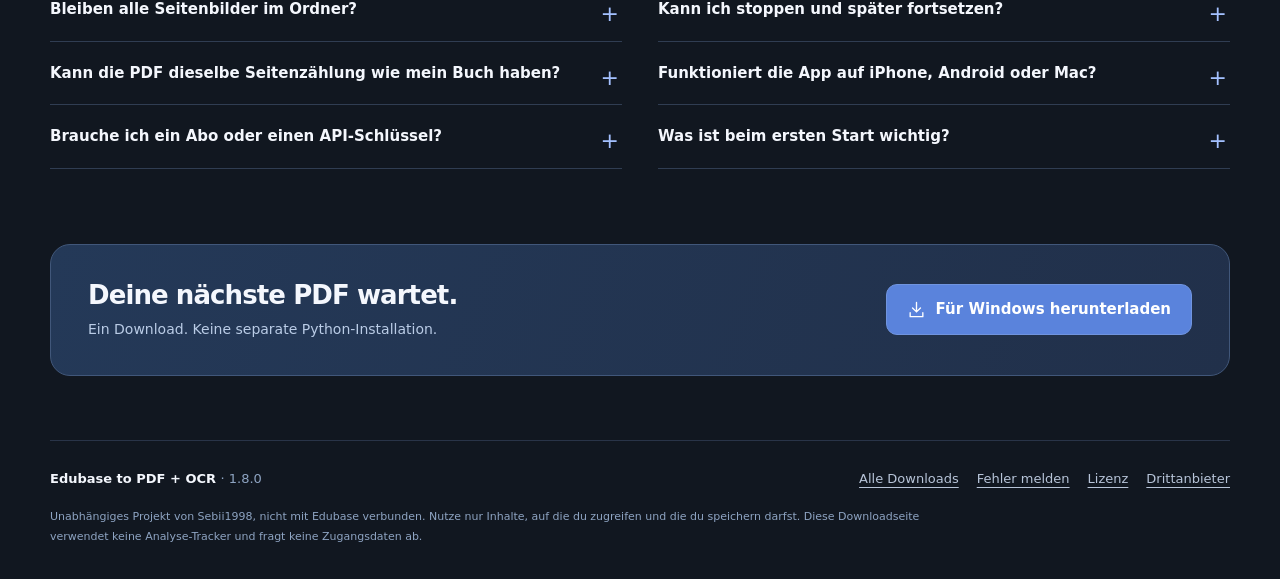
==== commit b4183015: "Remove graphite interface announcement from German and English website" ====
--- a/site/index.html
+++ b/site/index.html
@@ -51,7 +51,6 @@
       </figure>
     </section>
     <div class="compatibility"><span><svg width="16" height="16" viewBox="0 0 24 24" fill="none" stroke="currentColor" stroke-width="1.7" stroke-linecap="round" stroke-linejoin="round" aria-hidden="true"><path d="m5 12 4 4L19 6"/></svg>Python & OCR enthalten</span><span><svg width="16" height="16" viewBox="0 0 24 24" fill="none" stroke="currentColor" stroke-width="1.7" stroke-linecap="round" stroke-linejoin="round" aria-hidden="true"><path d="m5 12 4 4L19 6"/></svg>Edge, Chrome & Firefox</span><span><svg width="16" height="16" viewBox="0 0 24 24" fill="none" stroke="currentColor" stroke-width="1.7" stroke-linecap="round" stroke-linejoin="round" aria-hidden="true"><path d="m5 12 4 4L19 6"/></svg>Deutsch & English</span></div>
-    <div class="hint"><p><strong>Neu in 1.8.0: Graphit-Oberfläche.</strong> Dunkle Flächen, dezente Schatten und eine klar gegliederte Auswahl für Buch, PDFs und Bilder. Der neue Stil gilt auch für die erweiterten Einstellungen und die englische Ansicht.</p></div>
     <section class="section tutorial-section" id="tutorial" aria-labelledby="tutorial-title">
       <div class="tutorial-copy"><p class="eyebrow">Video-Anleitung · Version 1.8.0</p><h2 id="tutorial-title">Die finale Version in Aktion.</h2><p>Vom Download zur durchsuchbaren PDF: Aufnahme, Text- und Mathe-OCR, Performance-Einstellungen sowie eigene PDFs, Bilder und Screenshots.</p><p class="tutorial-note">5:09 Minuten · Deutsche Erklärungen · Bis 1440p</p></div>
       <a class="tutorial-preview" href="https://www.youtube.com/watch?v=Qp2_XK_5LnY" aria-label="Tutorial zu Edubase to PDF 1.8.0 auf YouTube ansehen, 5 Minuten 9 Sekunden">
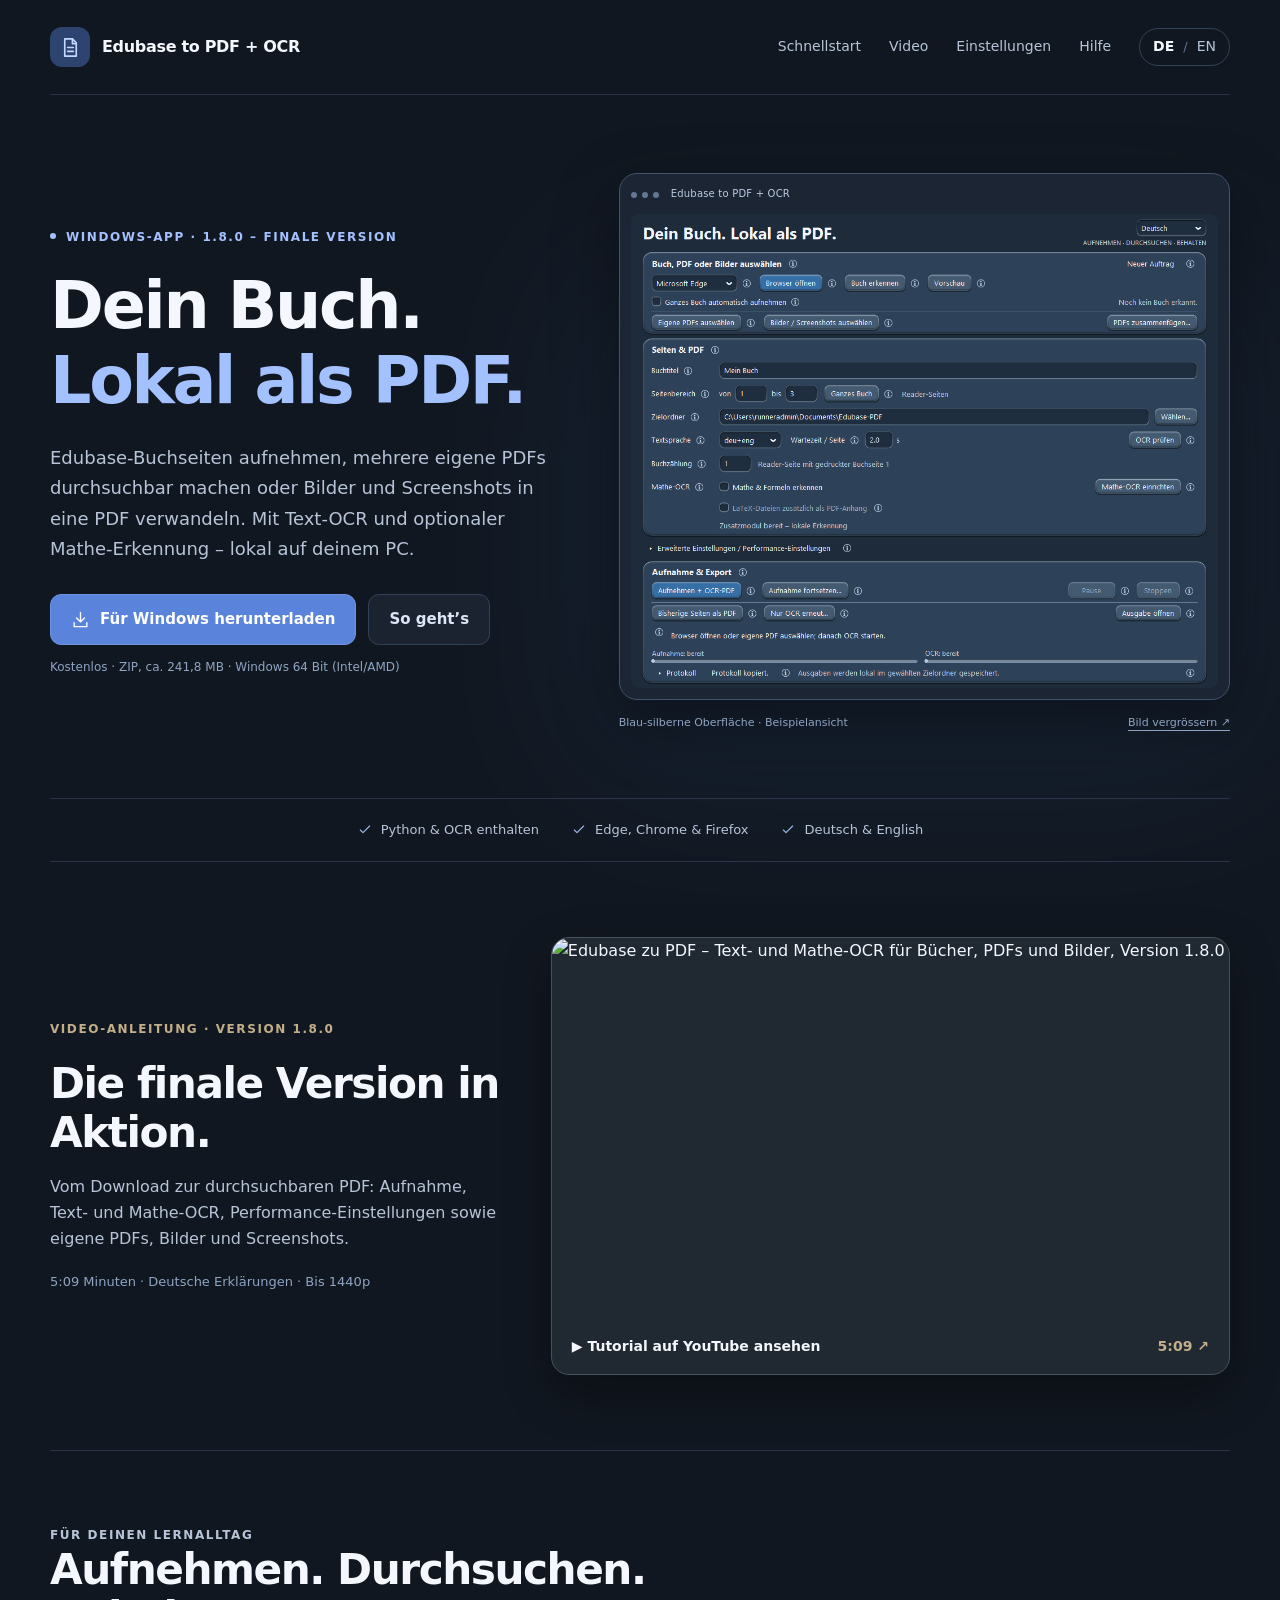
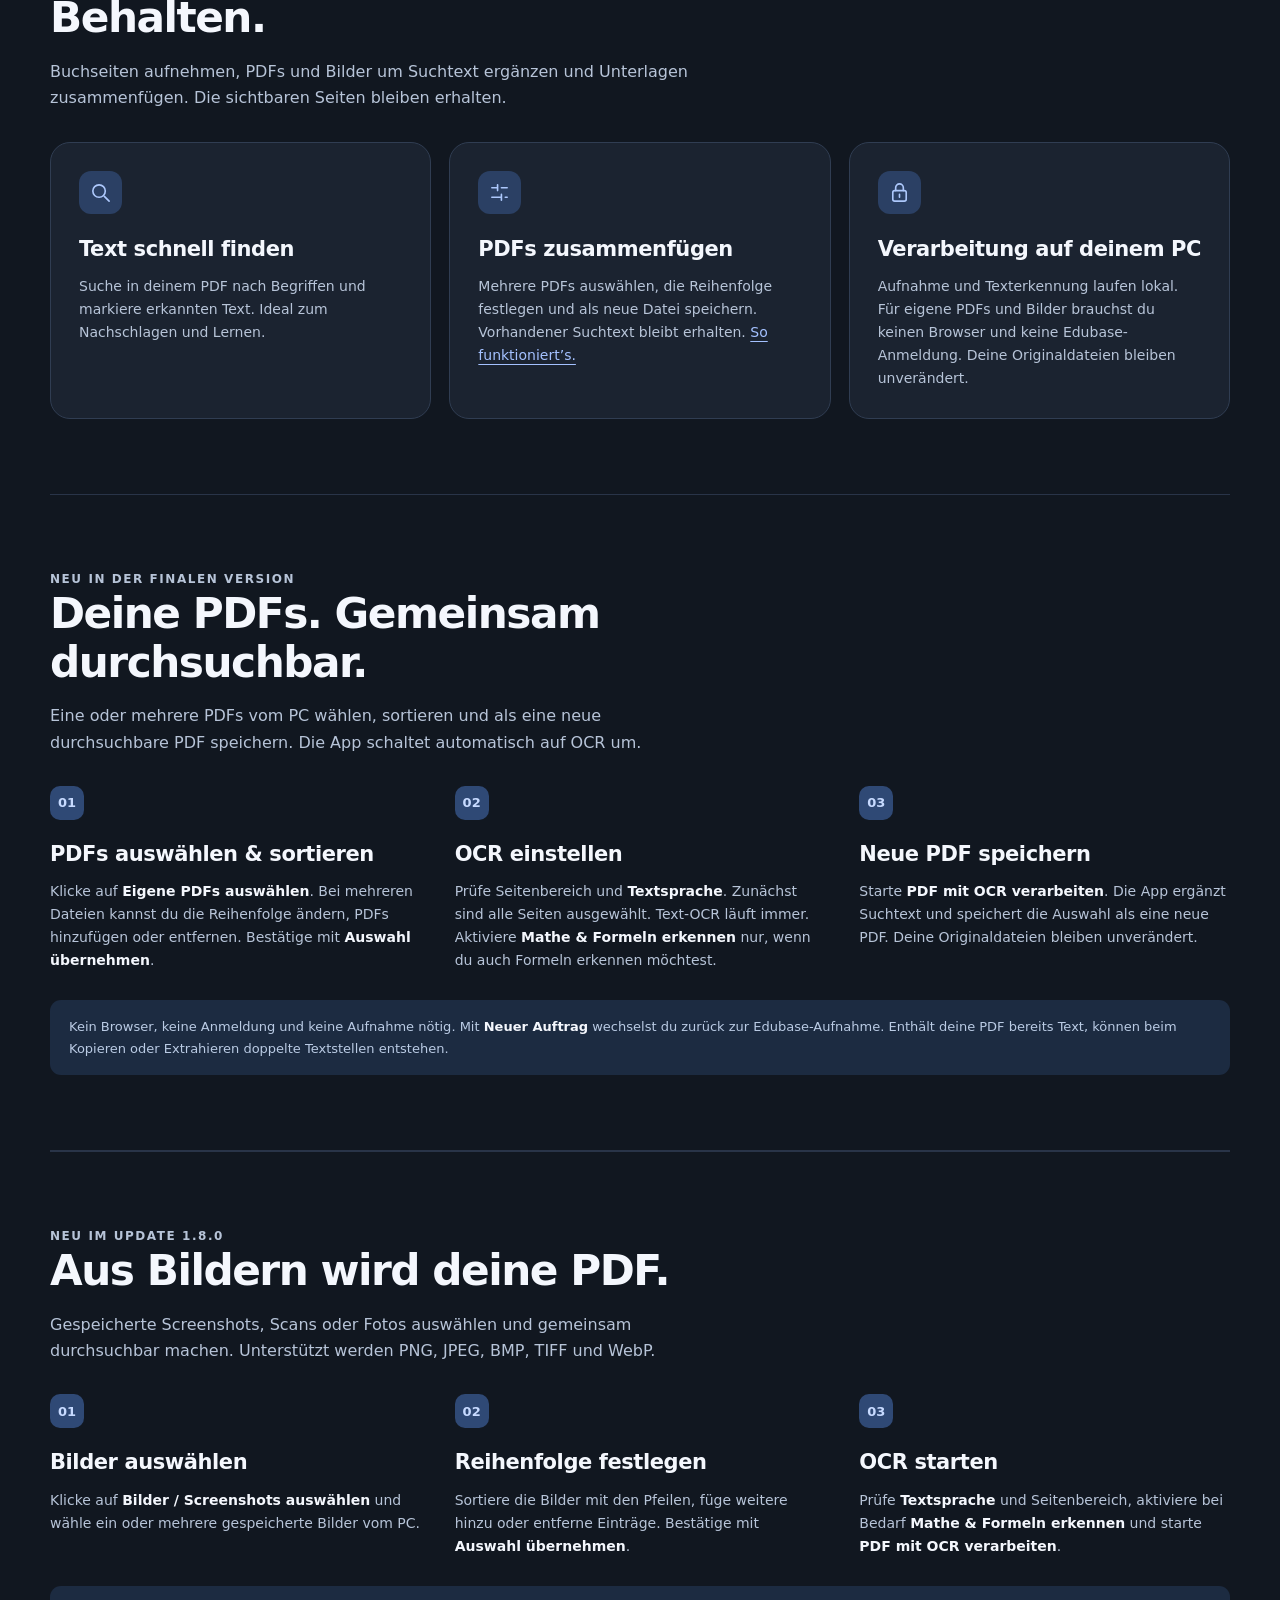
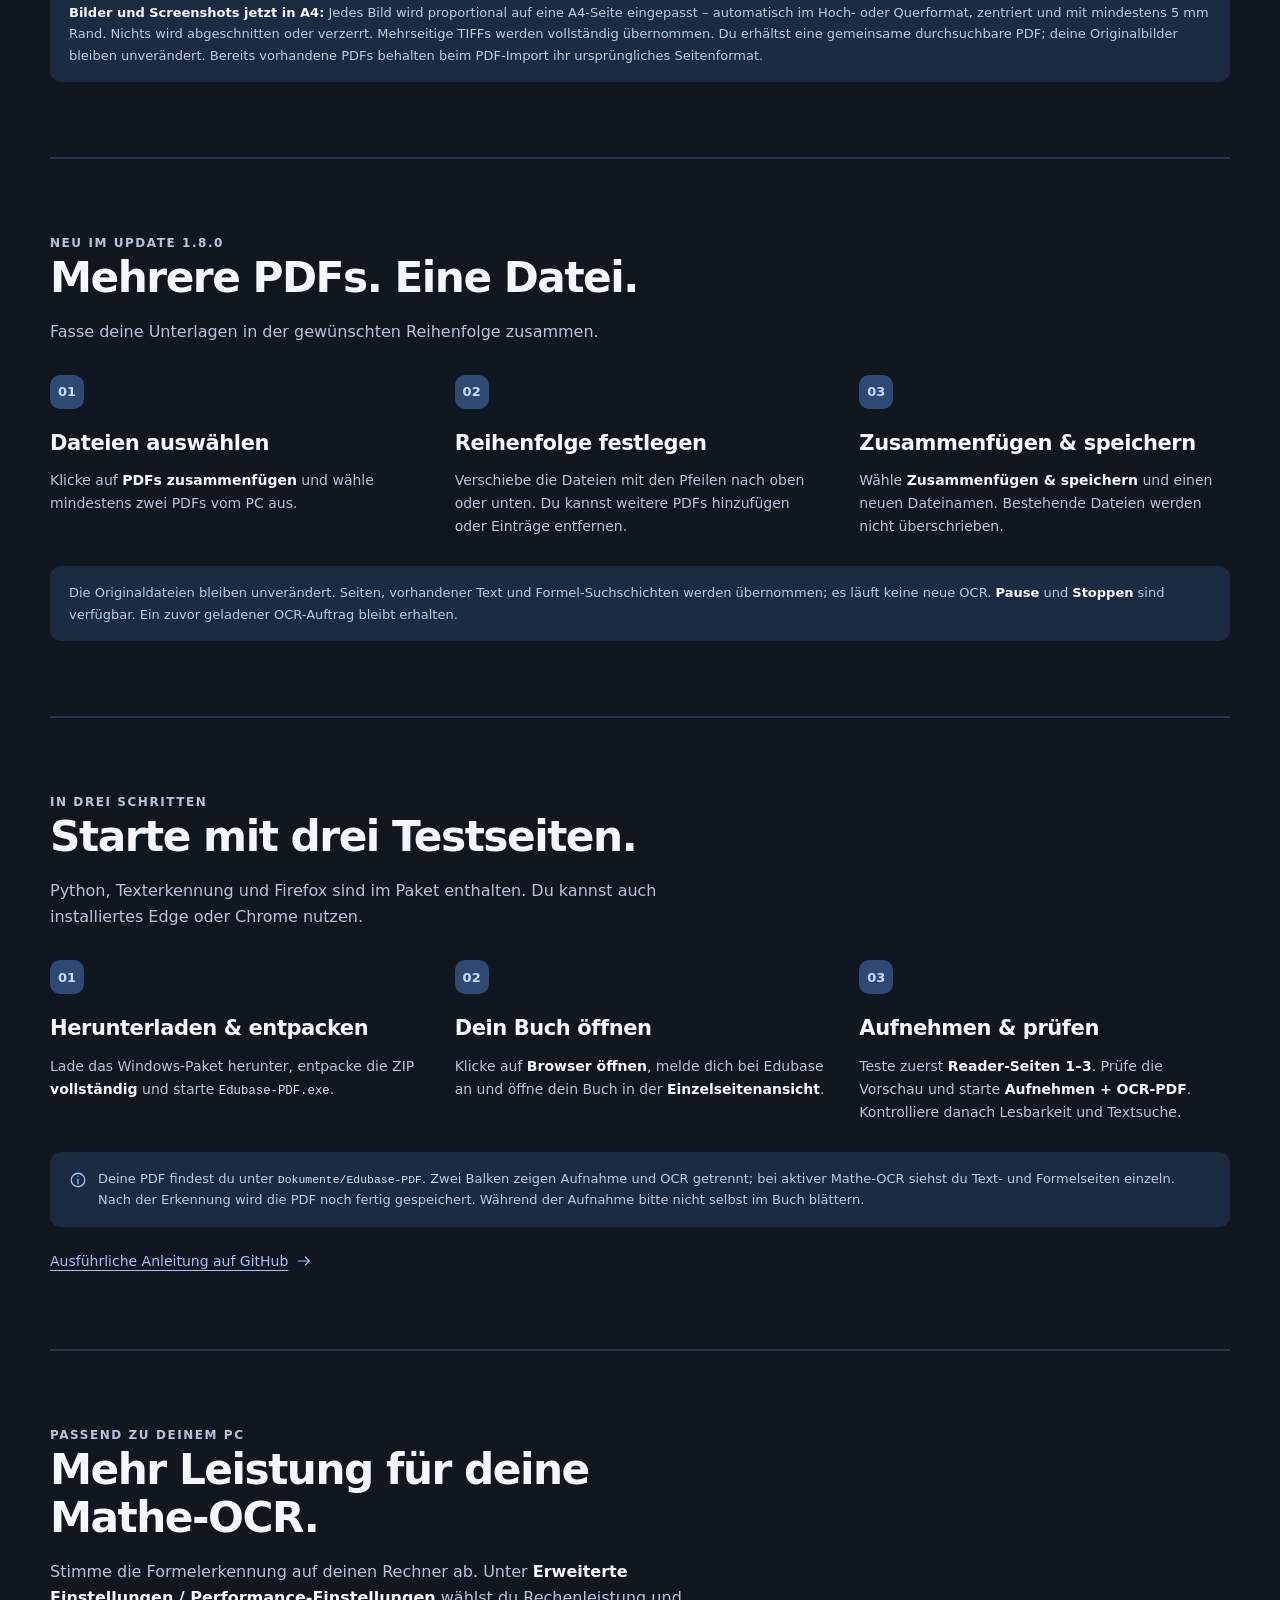
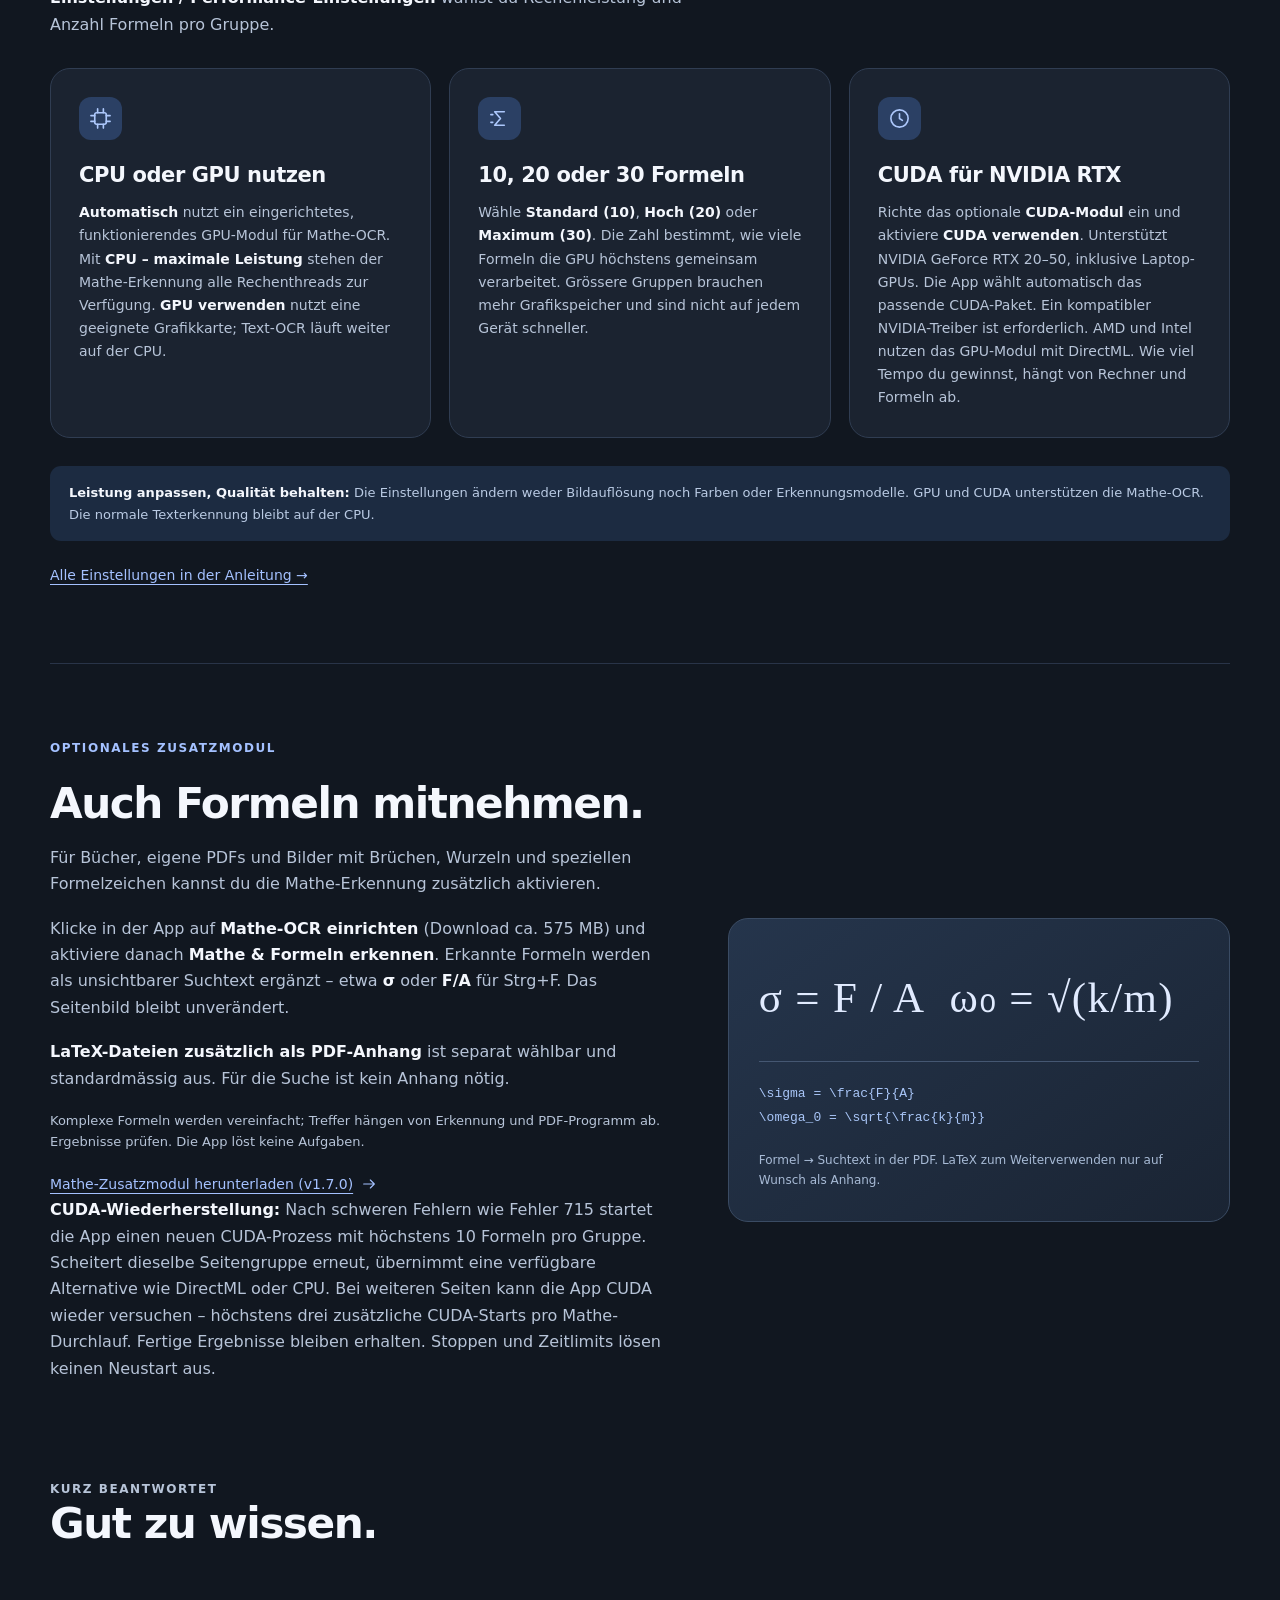
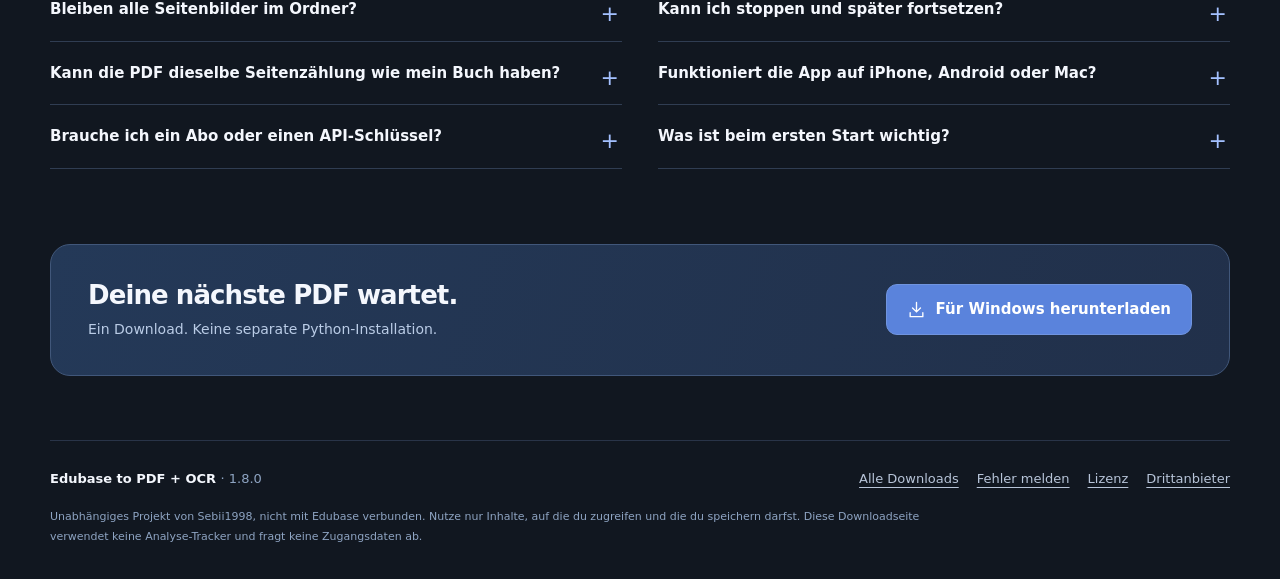
==== commit b339ab6b: "Refresh DE/EN app screenshots and release notes for blue-silver theme" ====
--- a/site/index.html
+++ b/site/index.html
@@ -17,7 +17,7 @@
   <meta property="og:url" content="https://sebii1998.github.io/edubase-to-pdf-ocr/">
   <meta property="og:locale" content="de_CH">
   <meta property="og:image" content="https://sebii1998.github.io/edubase-to-pdf-ocr/assets/app-de.png">
-  <meta property="og:image:alt" content="Graphit-Oberfläche von Edubase to PDF + OCR – deutsche Beispielansicht">
+  <meta property="og:image:alt" content="Blau-silberne Oberfläche von Edubase to PDF + OCR – deutsche Beispielansicht">
   <meta name="twitter:card" content="summary_large_image">
   <link rel="icon" href="./assets/favicon.svg" type="image/svg+xml">
   <link rel="stylesheet" href="./assets/site.css">
@@ -46,8 +46,8 @@
         <p class="download-note">Kostenlos · ZIP, ca. 241,8 MB · Windows 64 Bit (Intel/AMD)</p>
       </div>
       <figure class="preview">
-        <div class="preview-window"><div class="window-bar" aria-hidden="true"><span></span><span></span><span></span><small>Edubase to PDF + OCR</small></div><a href="./assets/app-de.png" aria-label="Bild vergrössern"><img src="./assets/app-de.png" alt="Graphit-Oberfläche von Edubase to PDF + OCR – deutsche Beispielansicht" width="1040" height="840" fetchpriority="high" decoding="async"></a></div>
-        <figcaption><span>Graphit-Oberfläche · Beispielansicht</span><a href="./assets/app-de.png">Bild vergrössern ↗</a></figcaption>
+        <div class="preview-window"><div class="window-bar" aria-hidden="true"><span></span><span></span><span></span><small>Edubase to PDF + OCR</small></div><a href="./assets/app-de.png" aria-label="Bild vergrössern"><img src="./assets/app-de.png" alt="Blau-silberne Oberfläche von Edubase to PDF + OCR – deutsche Beispielansicht" width="1040" height="840" fetchpriority="high" decoding="async"></a></div>
+        <figcaption><span>Blau-silberne Oberfläche · Beispielansicht</span><a href="./assets/app-de.png">Bild vergrössern ↗</a></figcaption>
       </figure>
     </section>
     <div class="compatibility"><span><svg width="16" height="16" viewBox="0 0 24 24" fill="none" stroke="currentColor" stroke-width="1.7" stroke-linecap="round" stroke-linejoin="round" aria-hidden="true"><path d="m5 12 4 4L19 6"/></svg>Python & OCR enthalten</span><span><svg width="16" height="16" viewBox="0 0 24 24" fill="none" stroke="currentColor" stroke-width="1.7" stroke-linecap="round" stroke-linejoin="round" aria-hidden="true"><path d="m5 12 4 4L19 6"/></svg>Edge, Chrome & Firefox</span><span><svg width="16" height="16" viewBox="0 0 24 24" fill="none" stroke="currentColor" stroke-width="1.7" stroke-linecap="round" stroke-linejoin="round" aria-hidden="true"><path d="m5 12 4 4L19 6"/></svg>Deutsch & English</span></div>
@@ -105,3 +105,4 @@
 </html>
 
 
+
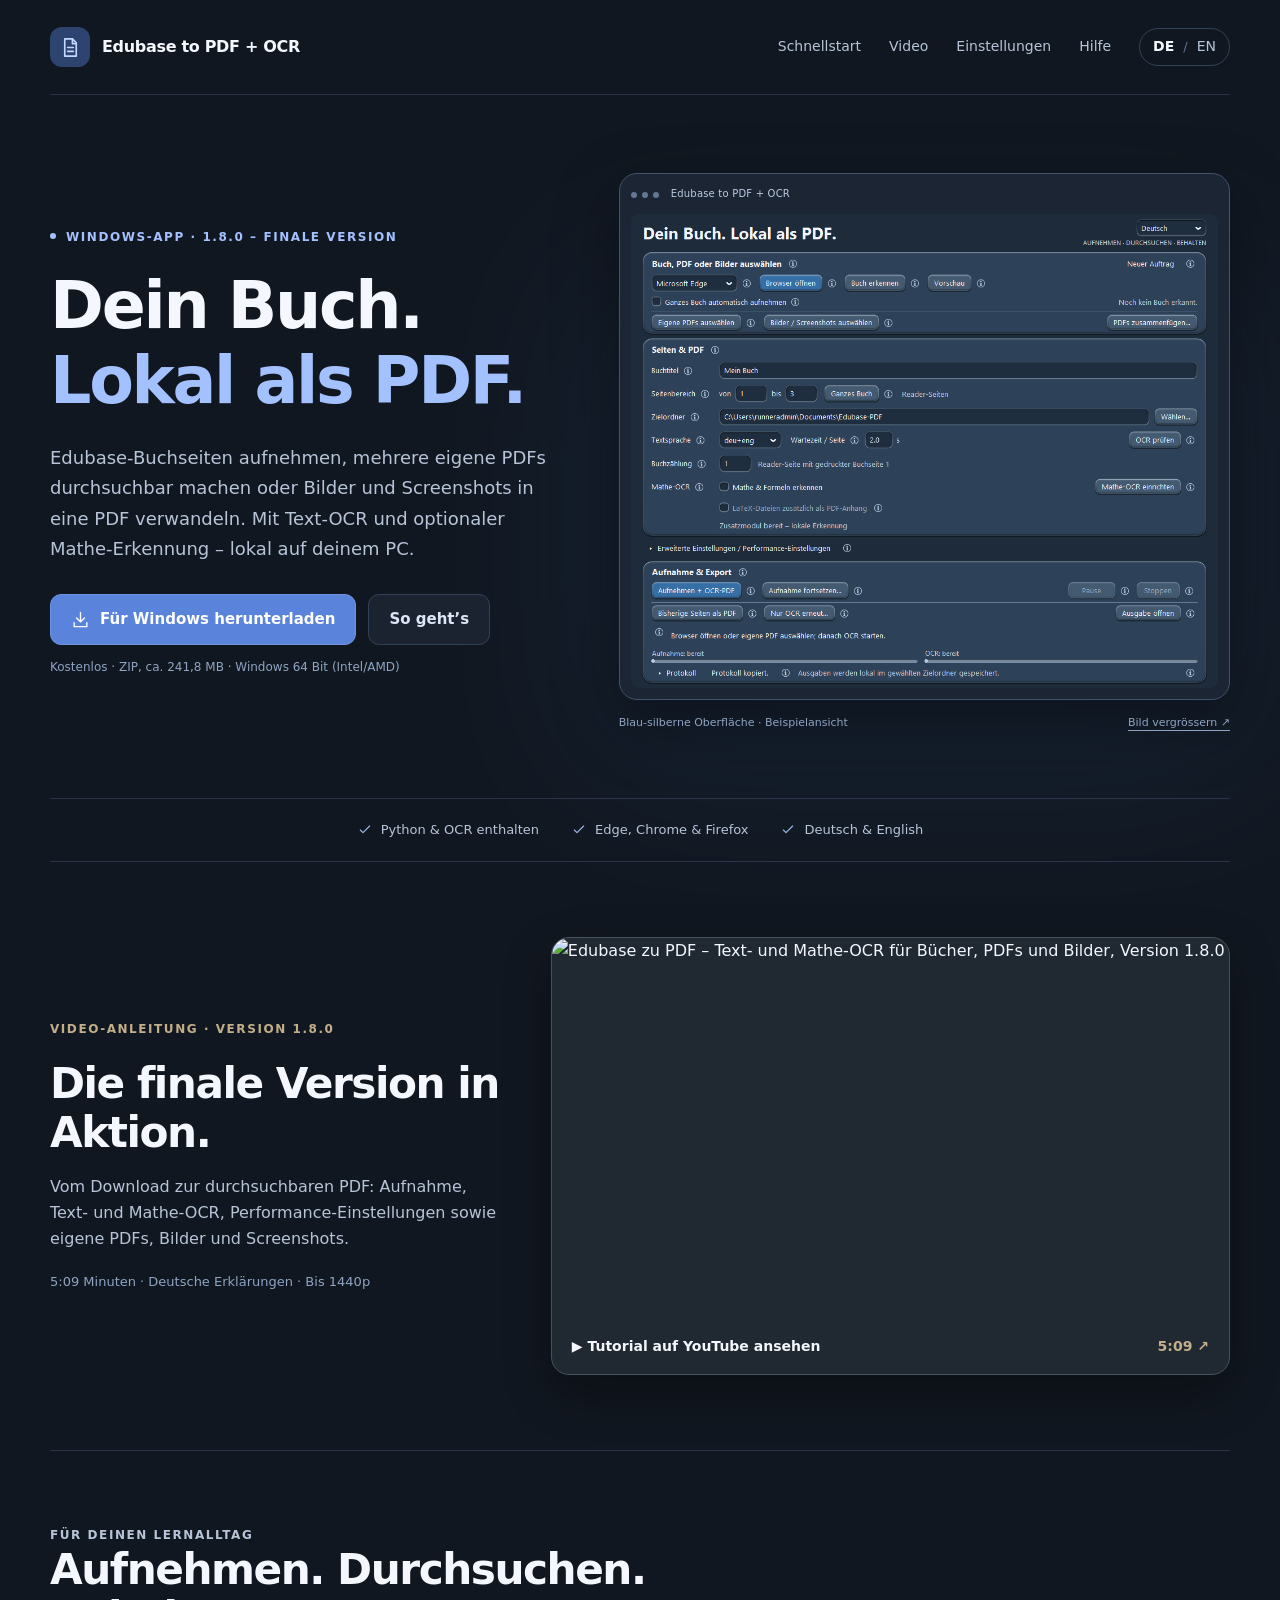
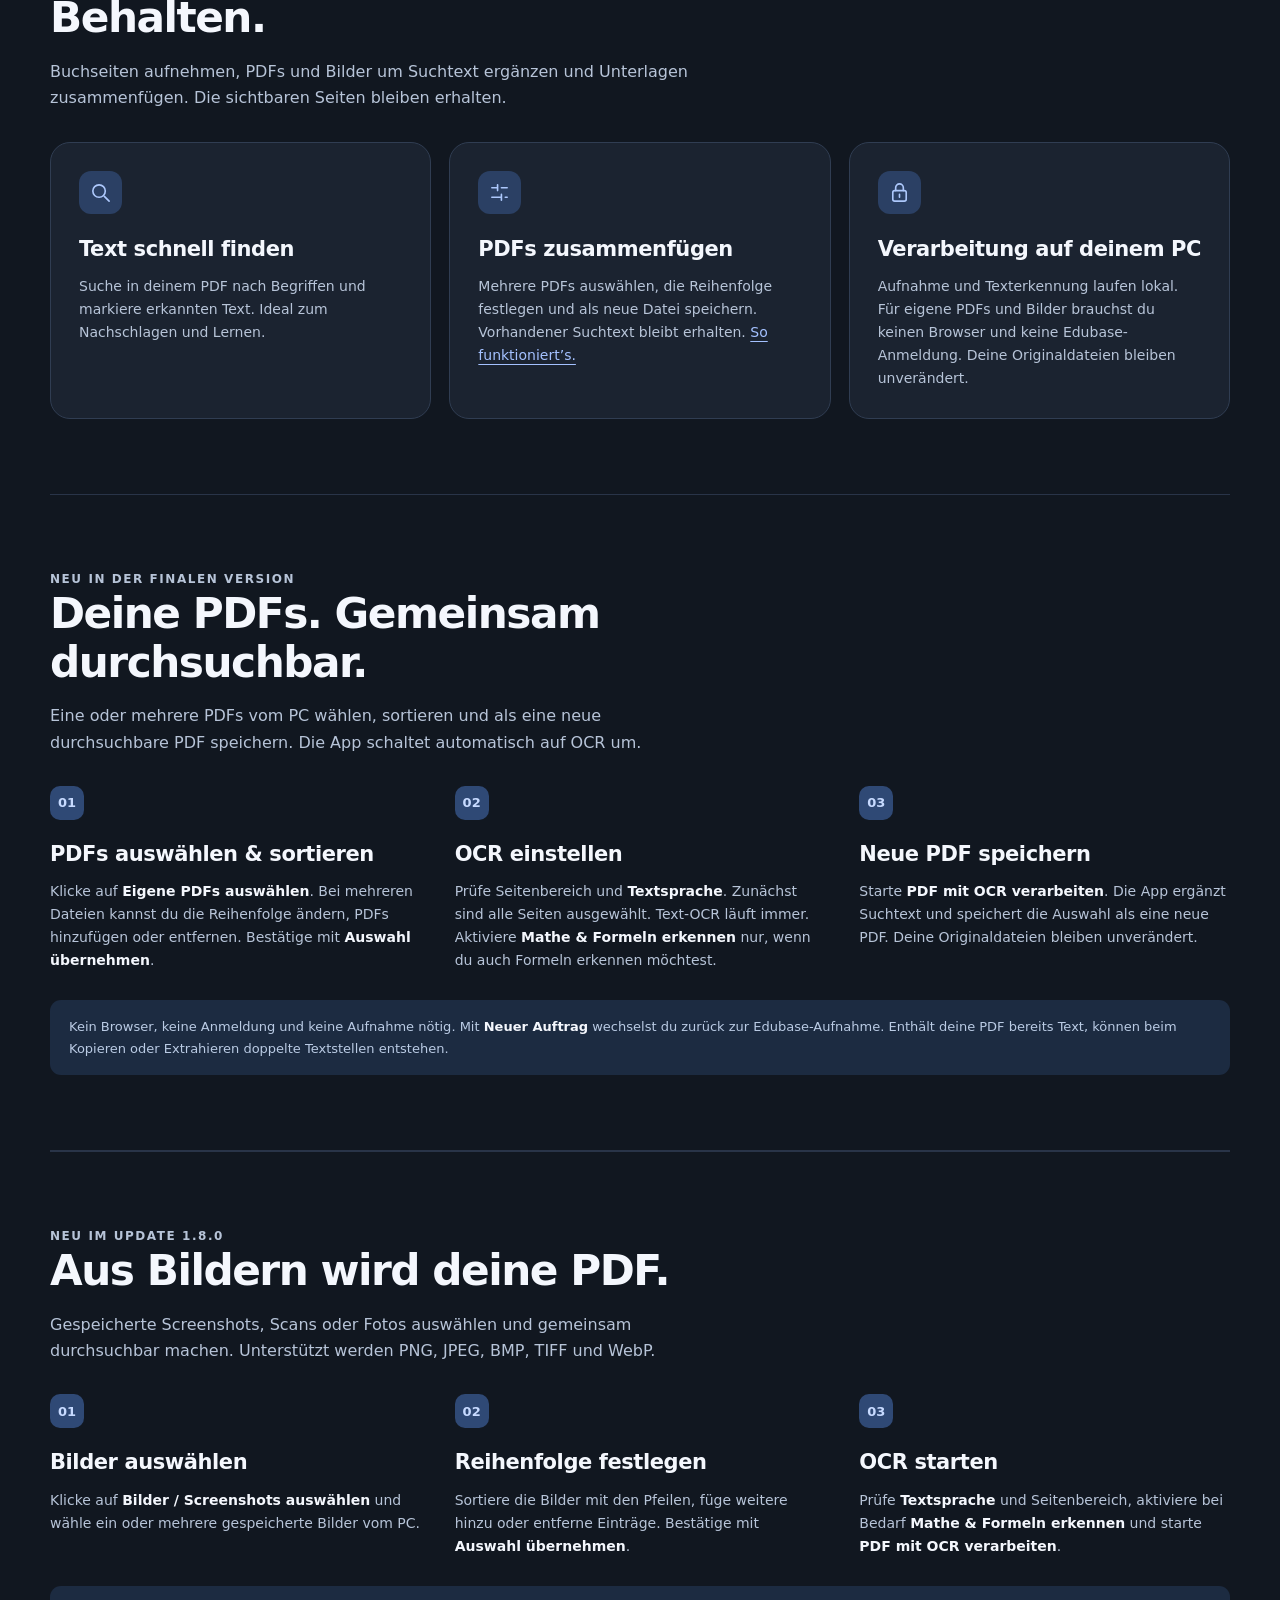
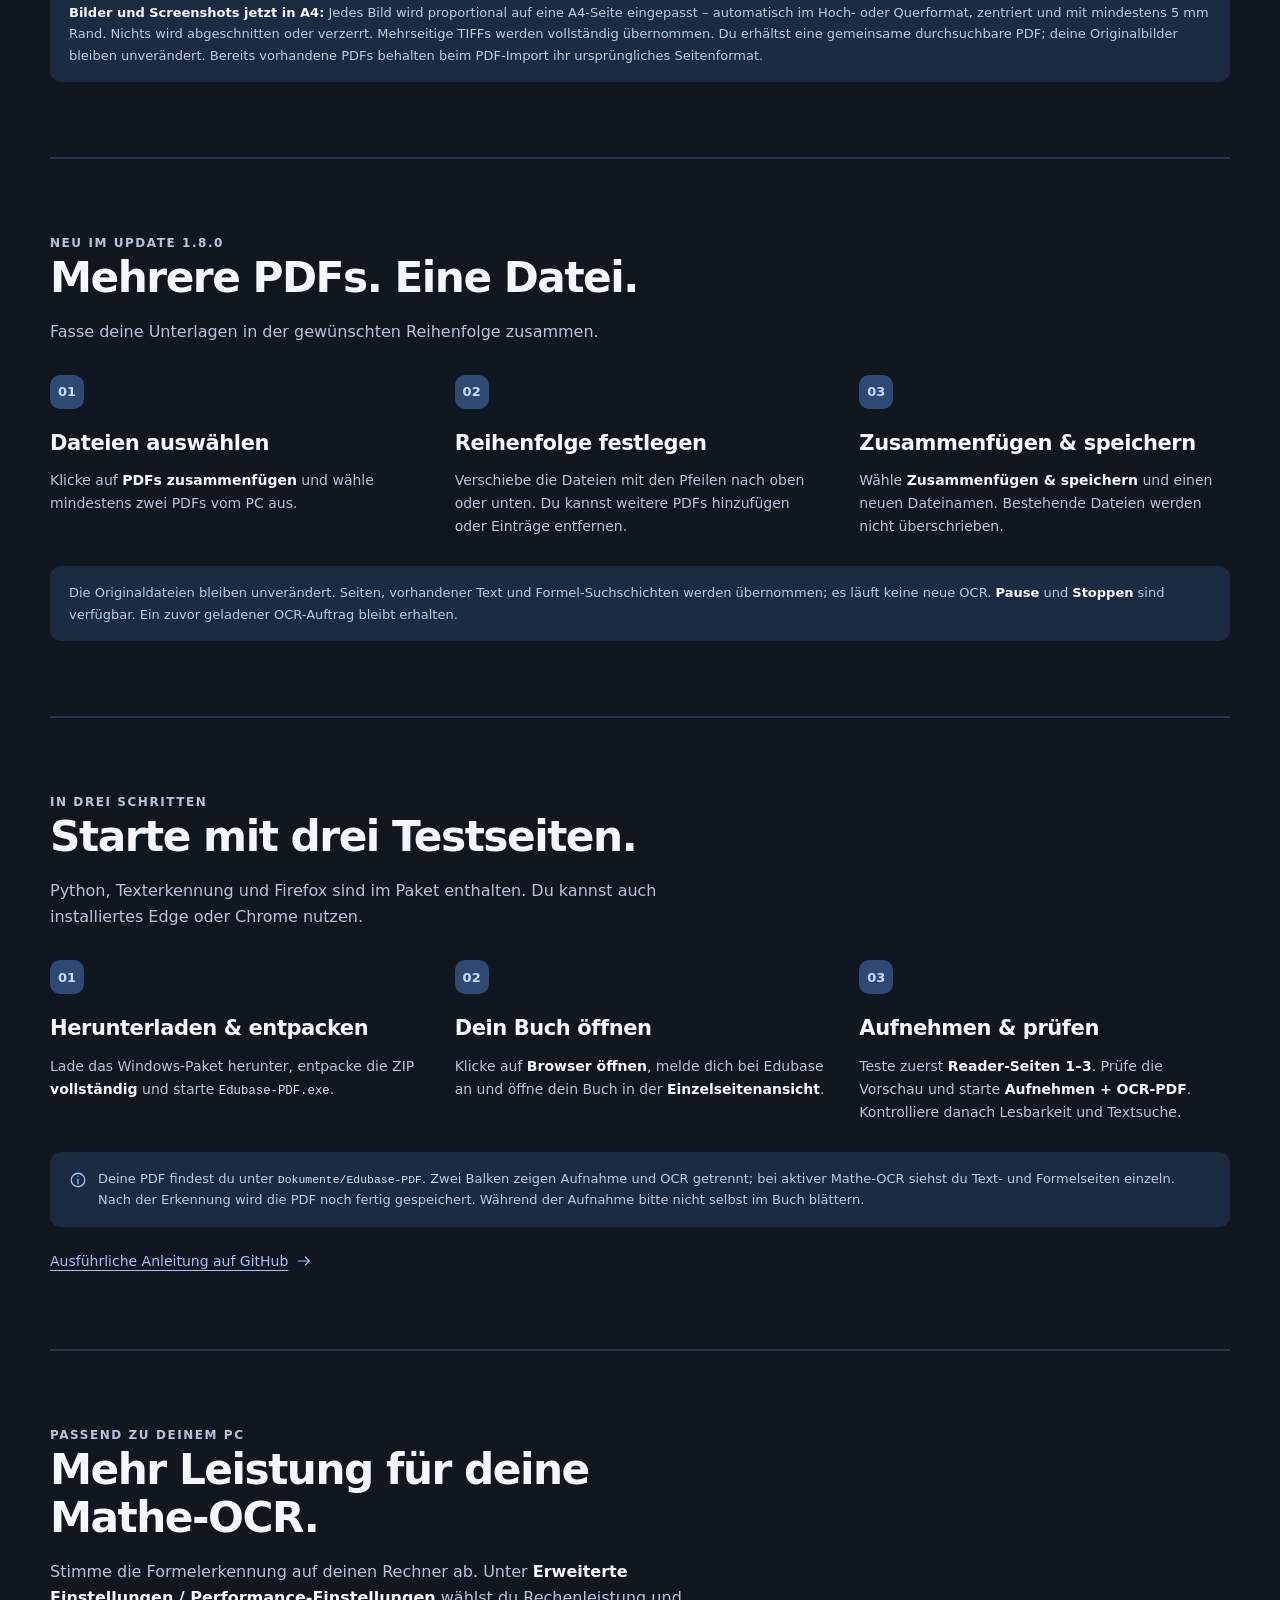
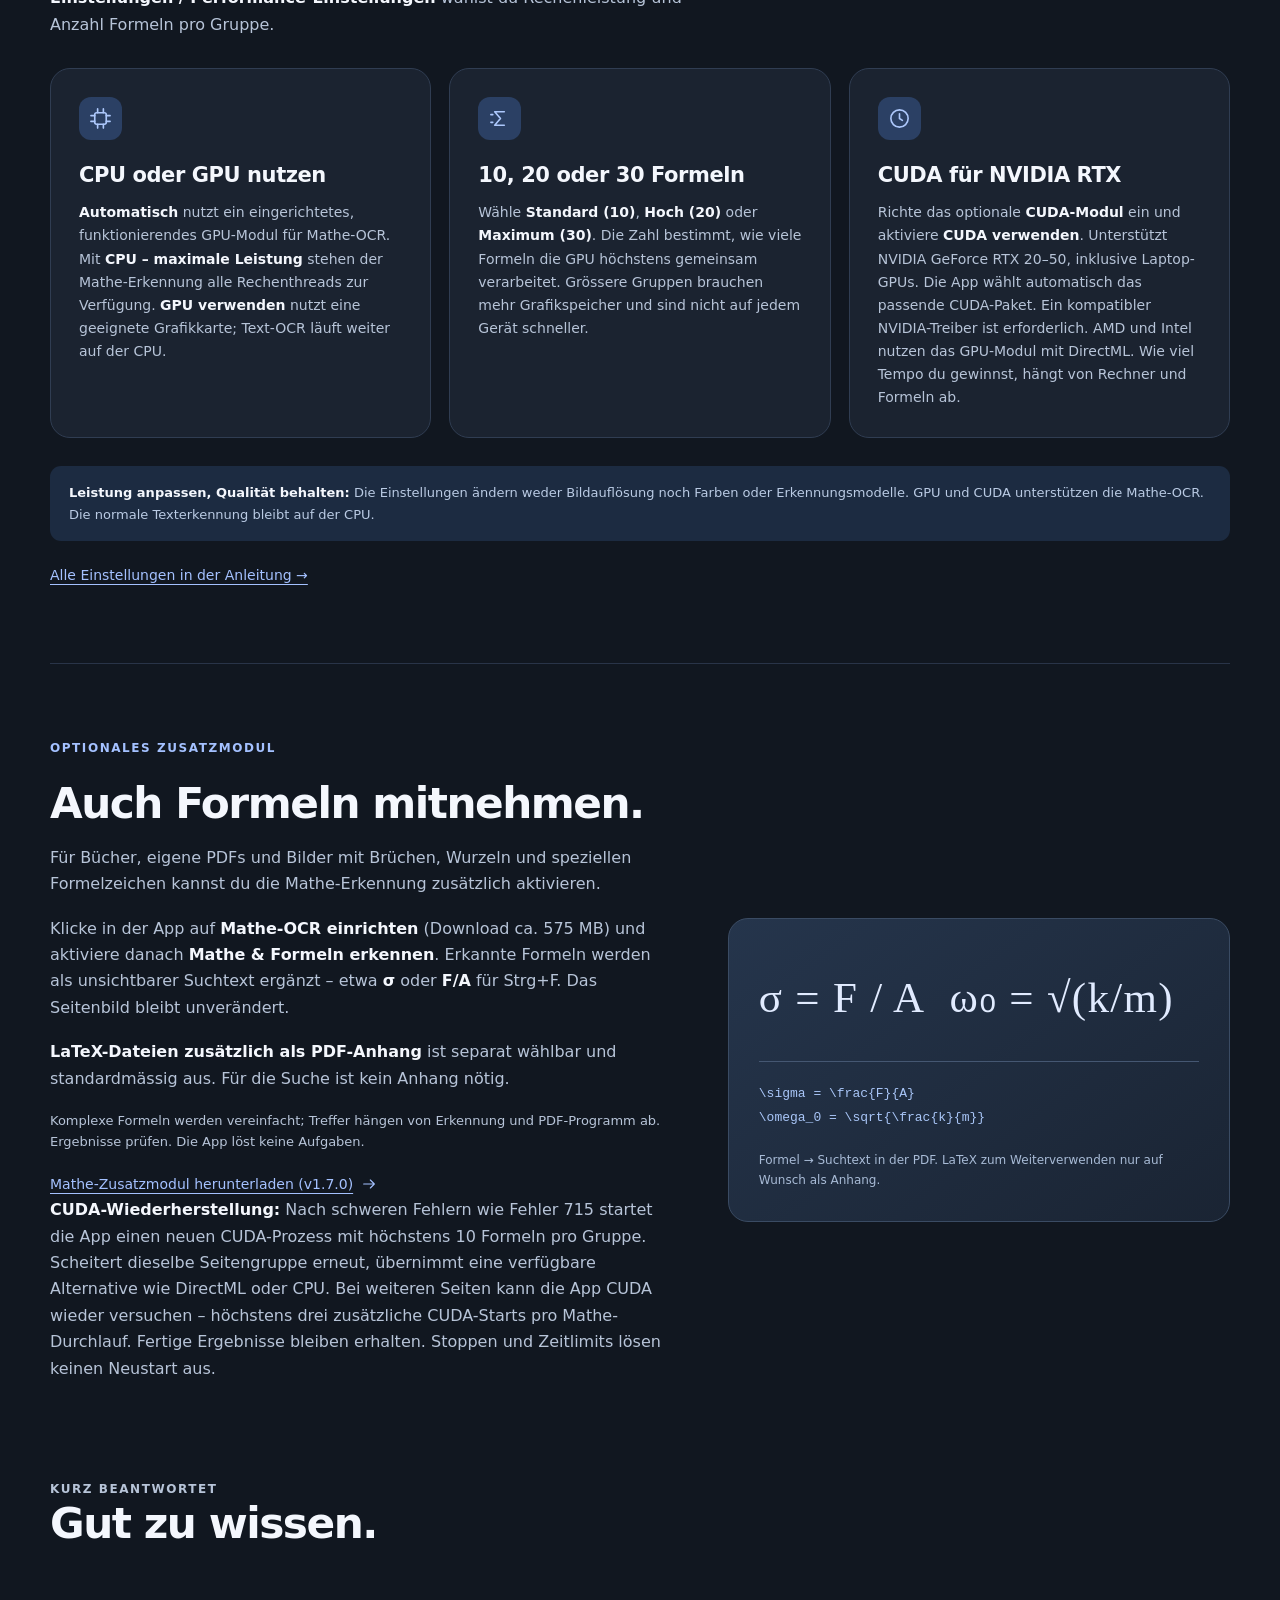
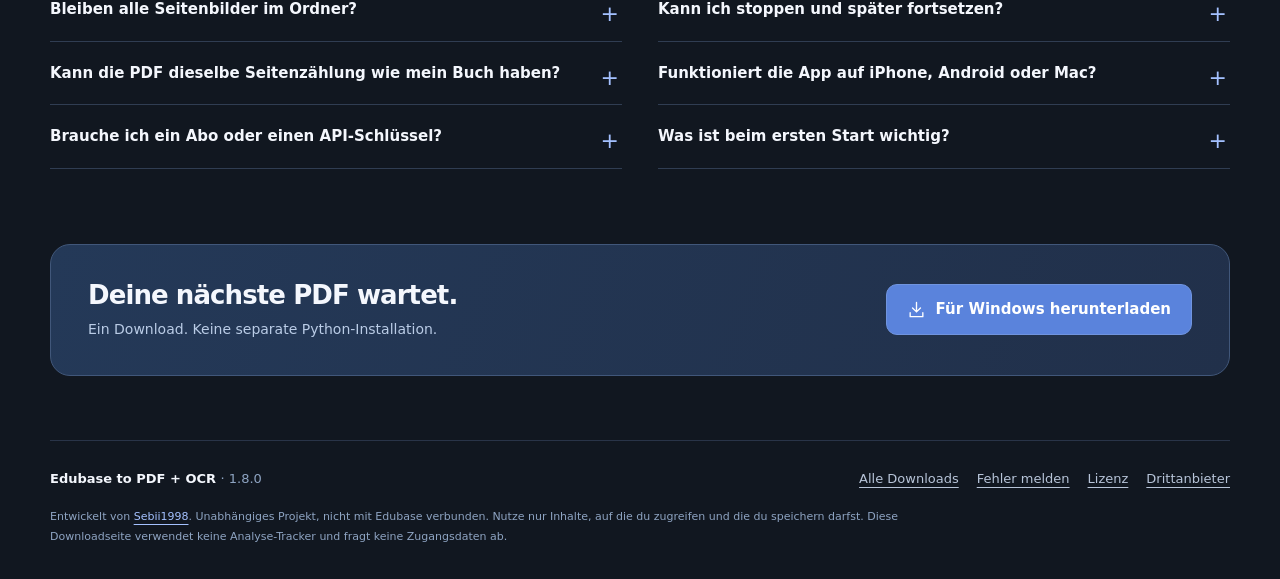
==== commit a103efef: "Link German website author to GitHub profile" ====
--- a/site/index.html
+++ b/site/index.html
@@ -99,7 +99,7 @@
     </section>
     <section class="final-cta" aria-labelledby="cta-title"><div><h2 id="cta-title">Deine nächste PDF wartet.</h2><p>Ein Download. Keine separate Python-Installation.</p></div><a class="button" href="https://github.com/Sebii1998/edubase-to-pdf-ocr/releases/download/v1.8.0/Edubase-PDF-Windows.zip"><svg width="19" height="19" viewBox="0 0 24 24" fill="none" stroke="currentColor" stroke-width="1.7" stroke-linecap="round" stroke-linejoin="round" aria-hidden="true"><path d="M12 3v12m-5-5 5 5 5-5M4 16v5h16v-5"/></svg>Für Windows herunterladen</a></section>
   </main>
-  <footer class="footer"><div class="footer-top"><p>Edubase to PDF + OCR <span style="font-weight:400;color:var(--subtle)">· 1.8.0</span></p><nav class="footer-links" aria-label="Weitere Links"><a href="https://github.com/Sebii1998/edubase-to-pdf-ocr/releases/tag/v1.8.0">Alle Downloads</a><a href="https://github.com/Sebii1998/edubase-to-pdf-ocr/issues">Fehler melden</a><a href="https://github.com/Sebii1998/edubase-to-pdf-ocr/blob/main/LICENSE">Lizenz</a><a href="https://github.com/Sebii1998/edubase-to-pdf-ocr/blob/main/THIRD_PARTY_NOTICES.md">Drittanbieter</a></nav></div><p class="legal">Unabhängiges Projekt von Sebii1998, nicht mit Edubase verbunden. Nutze nur Inhalte, auf die du zugreifen und die du speichern darfst. Diese Downloadseite verwendet keine Analyse-Tracker und fragt keine Zugangsdaten ab.</p></footer>
+  <footer class="footer"><div class="footer-top"><p>Edubase to PDF + OCR <span style="font-weight:400;color:var(--subtle)">· 1.8.0</span></p><nav class="footer-links" aria-label="Weitere Links"><a href="https://github.com/Sebii1998/edubase-to-pdf-ocr/releases/tag/v1.8.0">Alle Downloads</a><a href="https://github.com/Sebii1998/edubase-to-pdf-ocr/issues">Fehler melden</a><a href="https://github.com/Sebii1998/edubase-to-pdf-ocr/blob/main/LICENSE">Lizenz</a><a href="https://github.com/Sebii1998/edubase-to-pdf-ocr/blob/main/THIRD_PARTY_NOTICES.md">Drittanbieter</a></nav></div><p class="legal">Entwickelt von <a href="https://github.com/Sebii1998">Sebii1998</a>. Unabhängiges Projekt, nicht mit Edubase verbunden. Nutze nur Inhalte, auf die du zugreifen und die du speichern darfst. Diese Downloadseite verwendet keine Analyse-Tracker und fragt keine Zugangsdaten ab.</p></footer>
 </div>
 </body>
 </html>
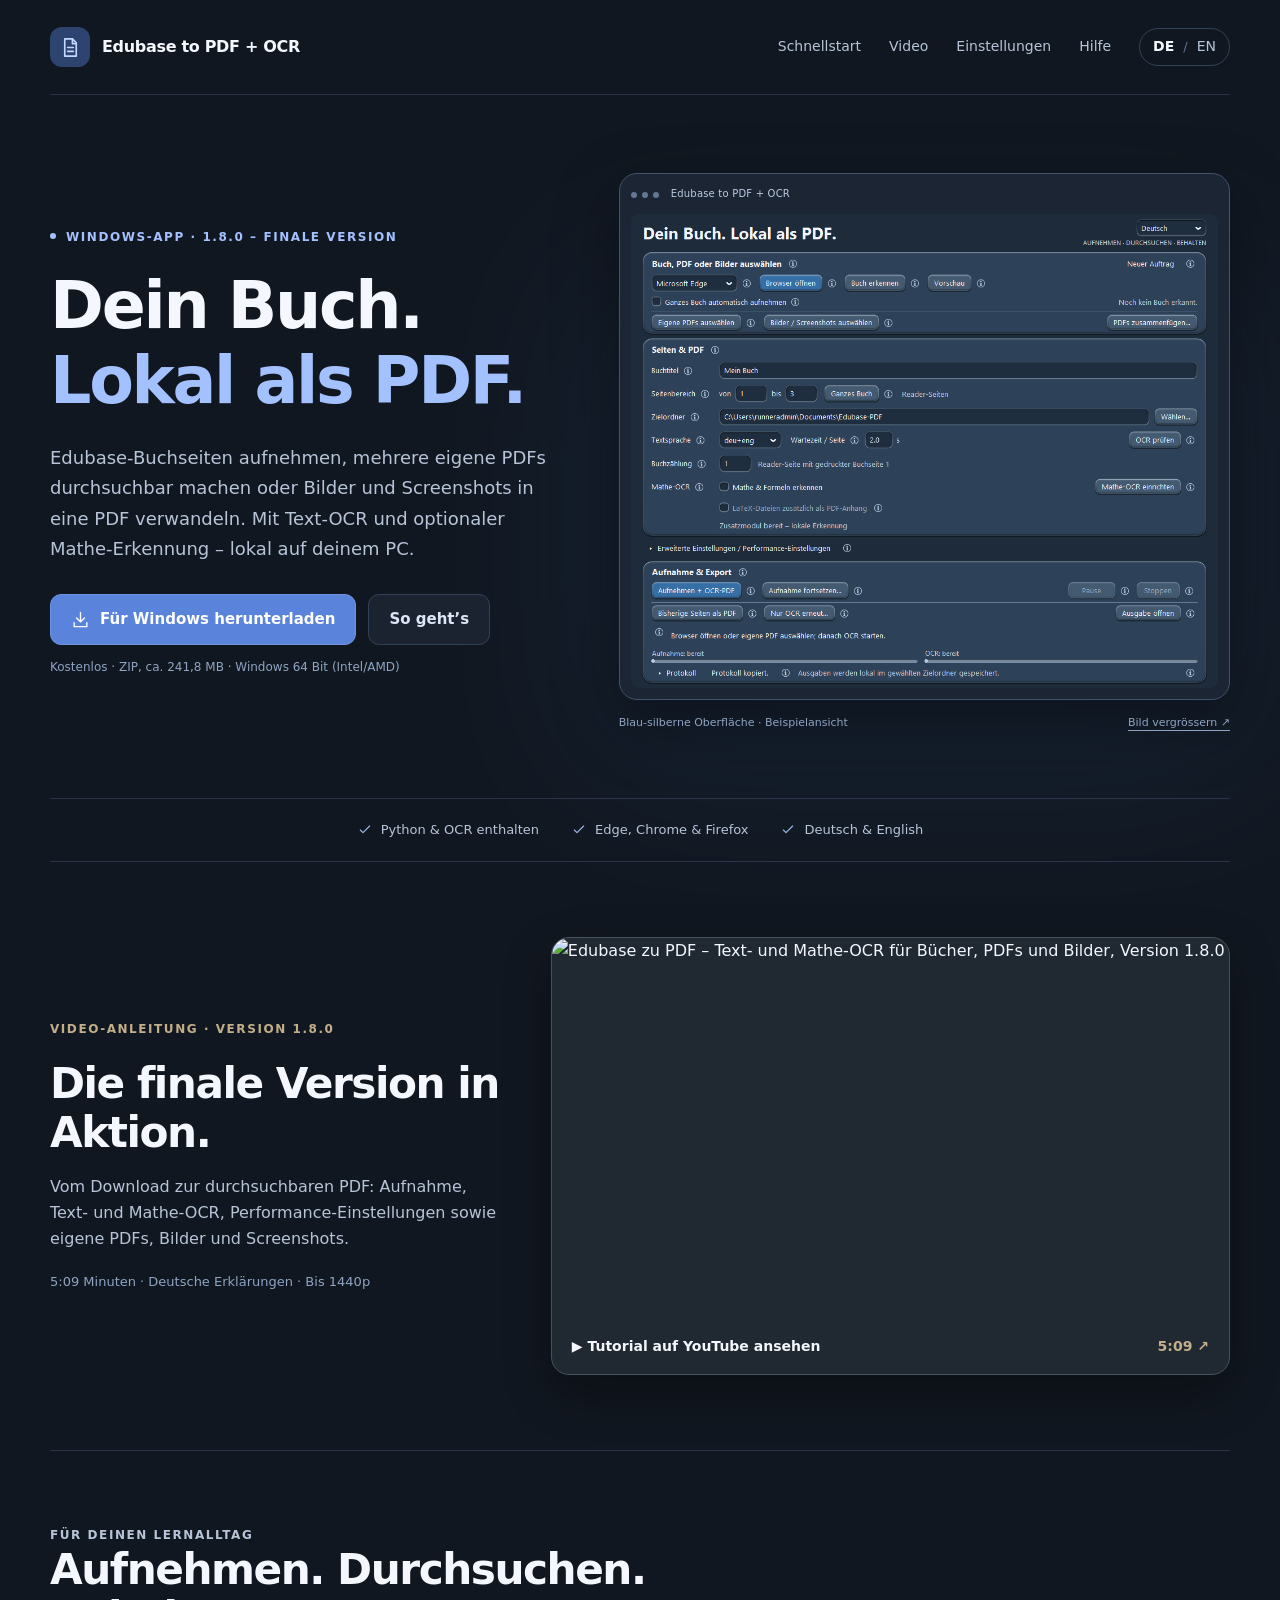
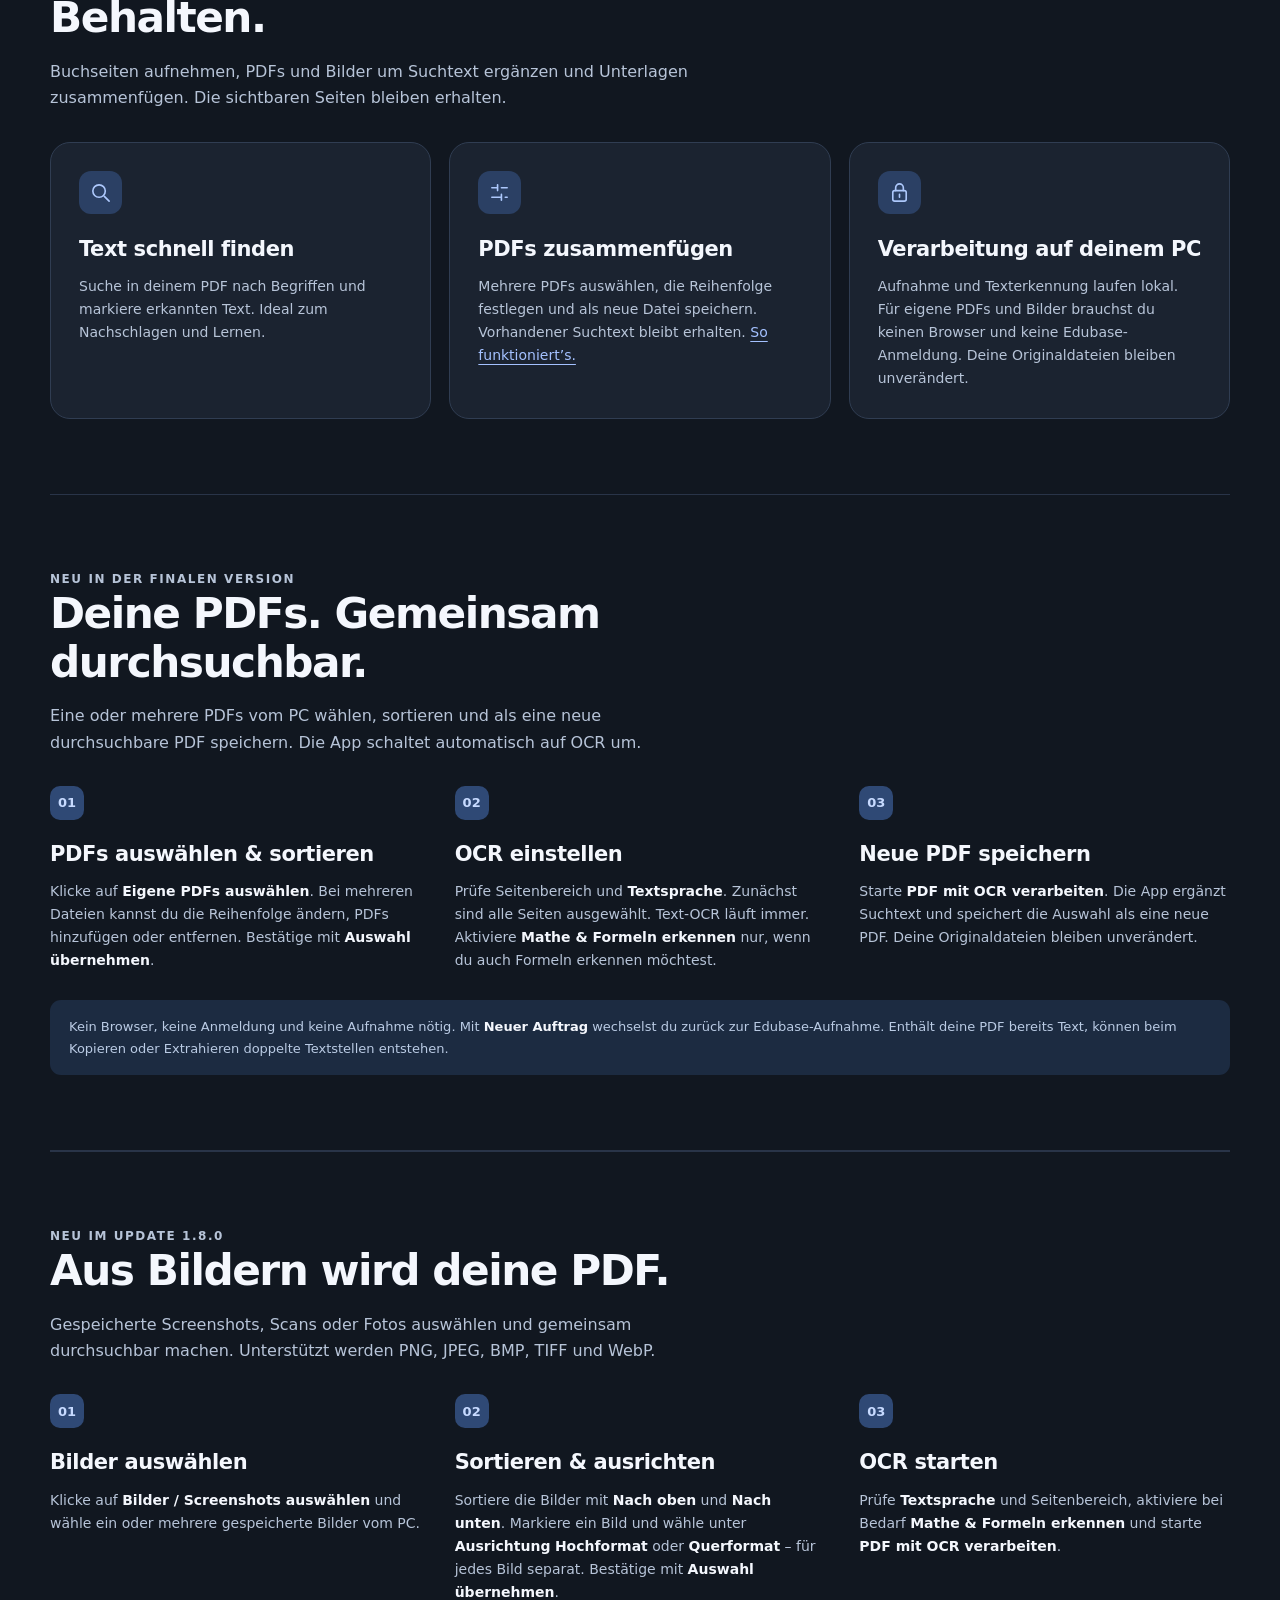
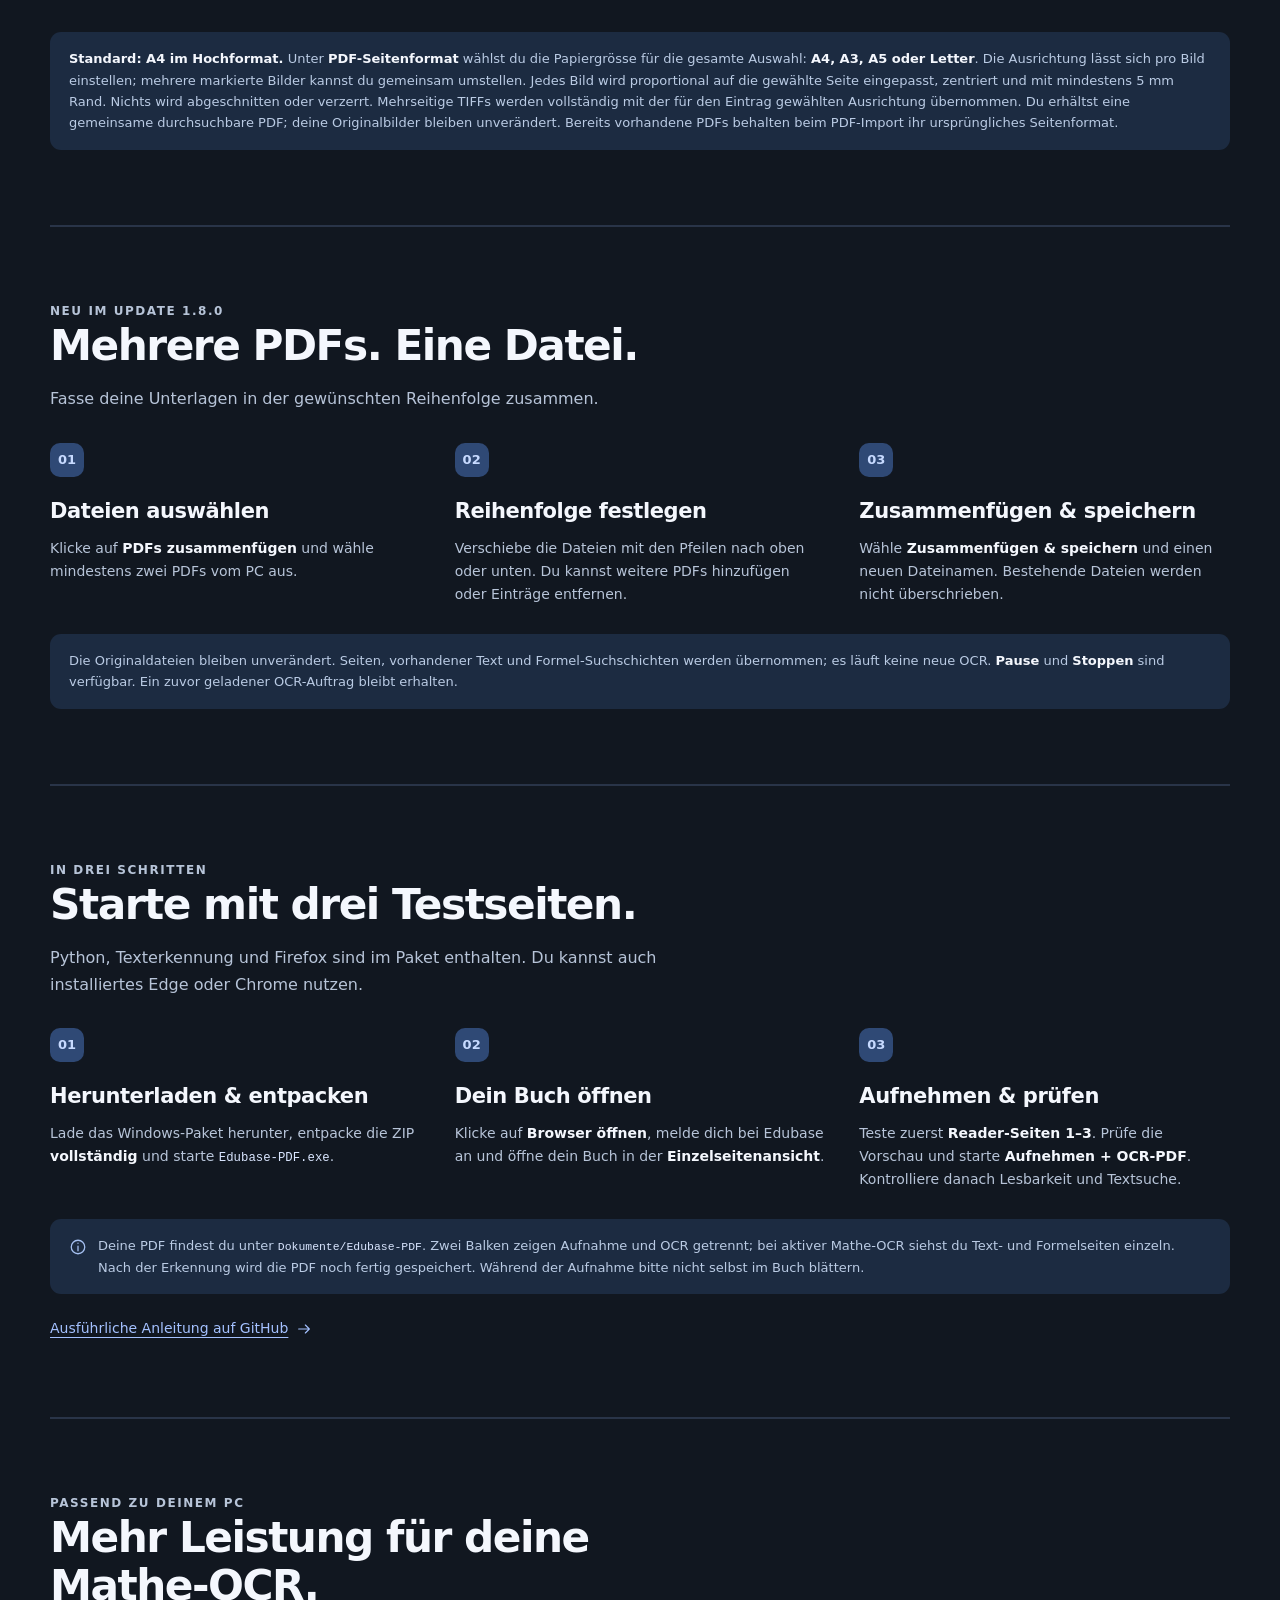
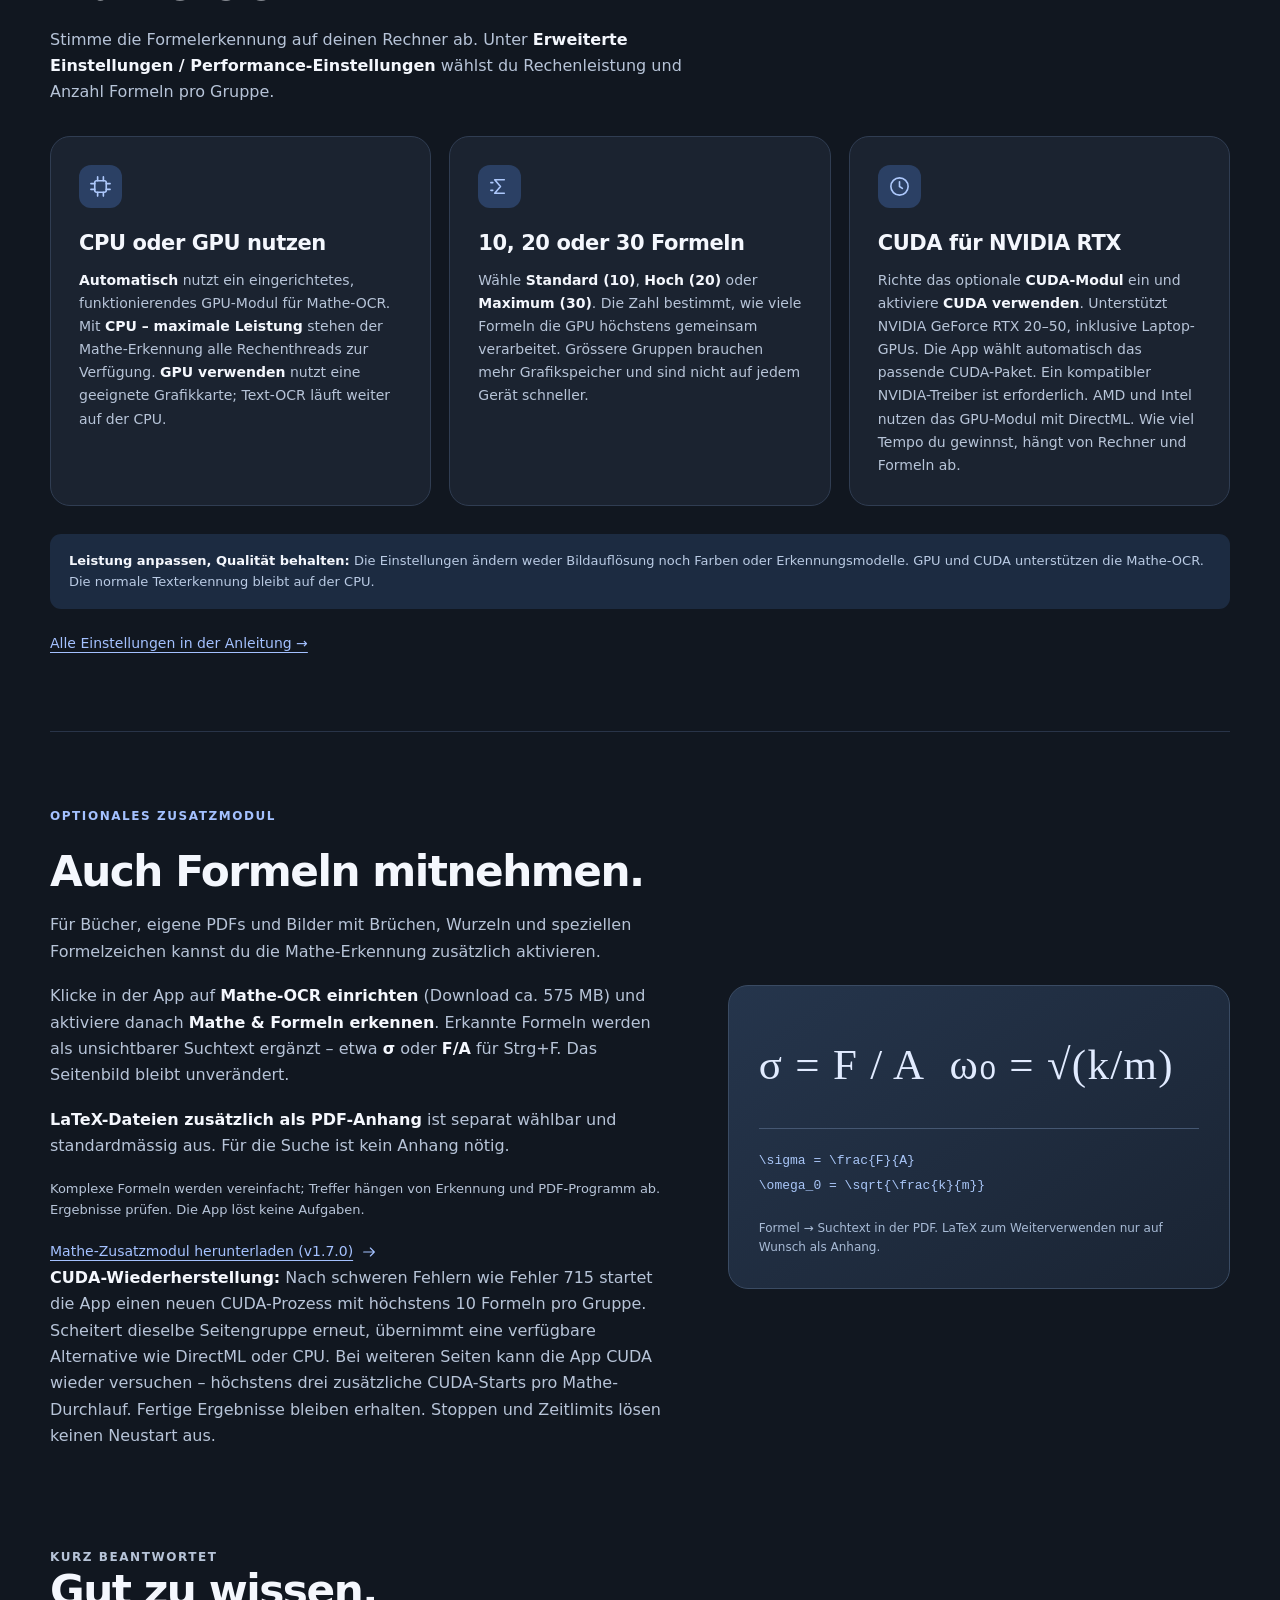
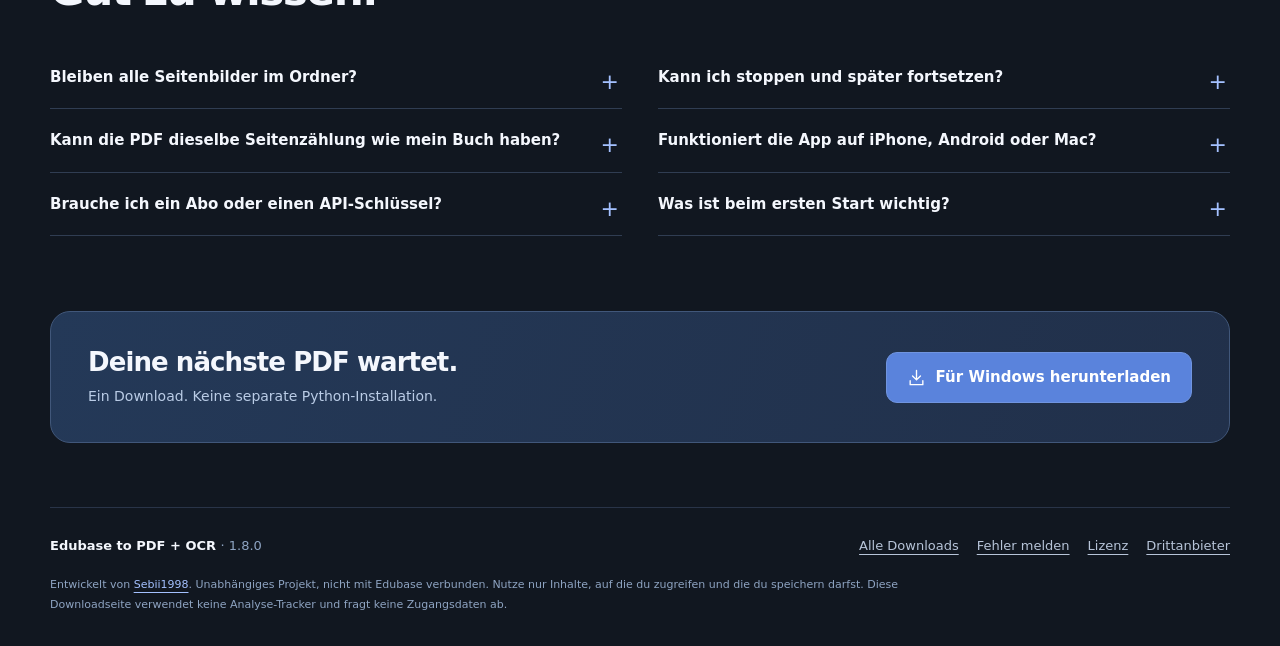
==== commit 90ca3ac8: "Document A4 portrait defaults and per-image PDF orientation" ====
--- a/site/index.html
+++ b/site/index.html
@@ -69,8 +69,8 @@
     </section>
     <section class="section setup-section" id="images-pdf" aria-labelledby="images-title">
       <div class="section-heading"><p class="eyebrow">Neu im Update 1.8.0</p><h2 id="images-title">Aus Bildern wird deine PDF.</h2><p>Gespeicherte Screenshots, Scans oder Fotos auswählen und gemeinsam durchsuchbar machen. Unterstützt werden PNG, JPEG, BMP, TIFF und WebP.</p></div>
-      <ol class="steps"><li><span class="step-number" aria-hidden="true">01</span><h3>Bilder auswählen</h3><p>Klicke auf <strong>Bilder / Screenshots auswählen</strong> und wähle ein oder mehrere gespeicherte Bilder vom PC.</p></li><li><span class="step-number" aria-hidden="true">02</span><h3>Reihenfolge festlegen</h3><p>Sortiere die Bilder mit den Pfeilen, füge weitere hinzu oder entferne Einträge. Bestätige mit <strong>Auswahl übernehmen</strong>.</p></li><li><span class="step-number" aria-hidden="true">03</span><h3>OCR starten</h3><p>Prüfe <strong>Textsprache</strong> und Seitenbereich, aktiviere bei Bedarf <strong>Mathe &amp; Formeln erkennen</strong> und starte <strong>PDF mit OCR verarbeiten</strong>.</p></li></ol>
-      <div class="hint"><p><strong>Bilder und Screenshots jetzt in A4:</strong> Jedes Bild wird proportional auf eine A4-Seite eingepasst – automatisch im Hoch- oder Querformat, zentriert und mit mindestens 5 mm Rand. Nichts wird abgeschnitten oder verzerrt. Mehrseitige TIFFs werden vollständig übernommen. Du erhältst eine gemeinsame durchsuchbare PDF; deine Originalbilder bleiben unverändert. Bereits vorhandene PDFs behalten beim PDF-Import ihr ursprüngliches Seitenformat.</p></div>
+      <ol class="steps"><li><span class="step-number" aria-hidden="true">01</span><h3>Bilder auswählen</h3><p>Klicke auf <strong>Bilder / Screenshots auswählen</strong> und wähle ein oder mehrere gespeicherte Bilder vom PC.</p></li><li><span class="step-number" aria-hidden="true">02</span><h3>Sortieren &amp; ausrichten</h3><p>Sortiere die Bilder mit <strong>Nach oben</strong> und <strong>Nach unten</strong>. Markiere ein Bild und wähle unter <strong>Ausrichtung</strong> <strong>Hochformat</strong> oder <strong>Querformat</strong> – für jedes Bild separat. Bestätige mit <strong>Auswahl übernehmen</strong>.</p></li><li><span class="step-number" aria-hidden="true">03</span><h3>OCR starten</h3><p>Prüfe <strong>Textsprache</strong> und Seitenbereich, aktiviere bei Bedarf <strong>Mathe &amp; Formeln erkennen</strong> und starte <strong>PDF mit OCR verarbeiten</strong>.</p></li></ol>
+      <div class="hint"><p><strong>Standard: A4 im Hochformat.</strong> Unter <strong>PDF-Seitenformat</strong> wählst du die Papiergrösse für die gesamte Auswahl: <strong>A4, A3, A5 oder Letter</strong>. Die Ausrichtung lässt sich pro Bild einstellen; mehrere markierte Bilder kannst du gemeinsam umstellen. Jedes Bild wird proportional auf die gewählte Seite eingepasst, zentriert und mit mindestens 5 mm Rand. Nichts wird abgeschnitten oder verzerrt. Mehrseitige TIFFs werden vollständig mit der für den Eintrag gewählten Ausrichtung übernommen. Du erhältst eine gemeinsame durchsuchbare PDF; deine Originalbilder bleiben unverändert. Bereits vorhandene PDFs behalten beim PDF-Import ihr ursprüngliches Seitenformat.</p></div>
     </section>
     <section class="section setup-section" id="merge-pdf" aria-labelledby="merge-title">
       <div class="section-heading"><p class="eyebrow">Neu im Update 1.8.0</p><h2 id="merge-title">Mehrere PDFs. Eine Datei.</h2><p>Fasse deine Unterlagen in der gewünschten Reihenfolge zusammen.</p></div>
@@ -106,3 +106,4 @@
 
 
 
+
